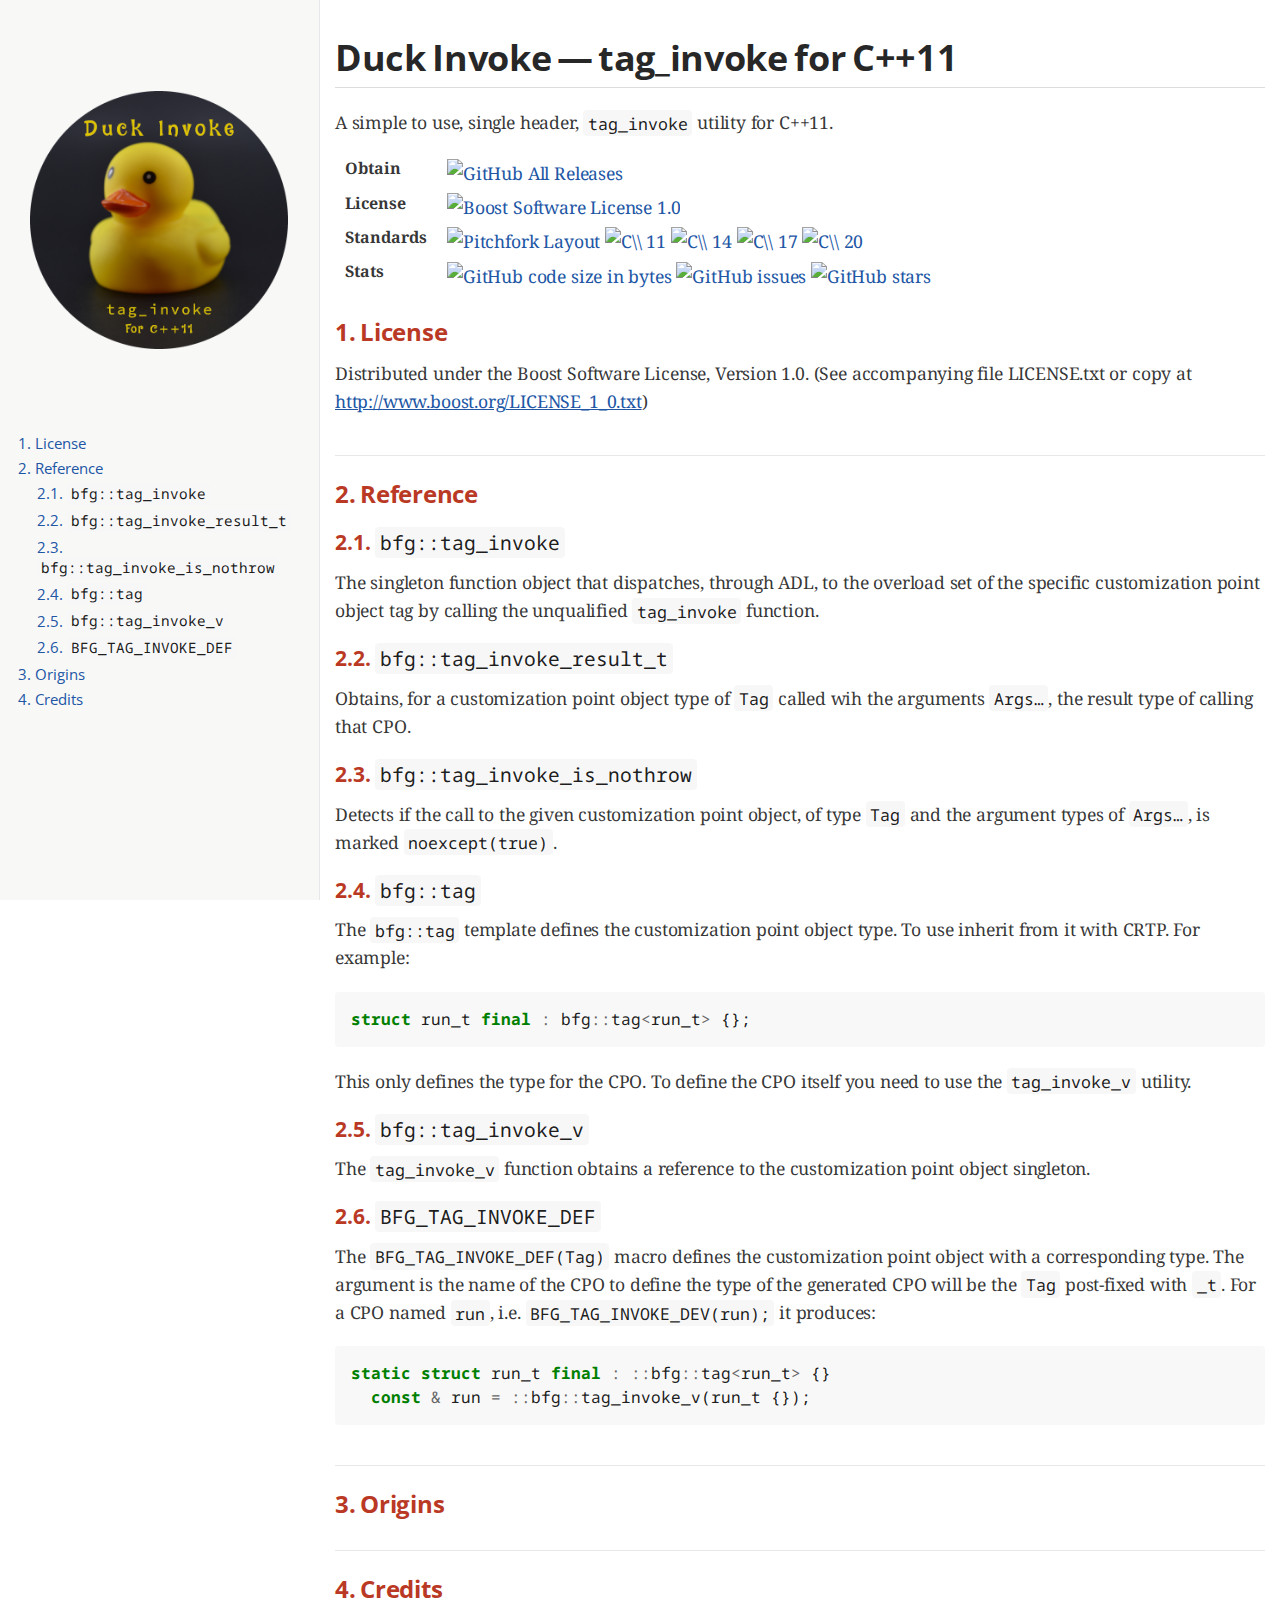
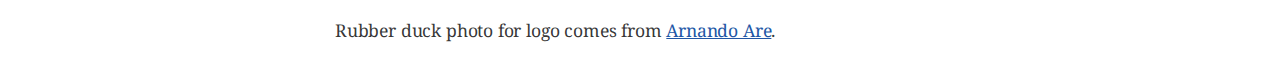
==== docs/index.html @ 788891fd "More docs." ====
<!DOCTYPE html>
<html lang="en">
<head>
<meta charset="UTF-8">
<meta http-equiv="X-UA-Compatible" content="IE=edge">
<meta name="viewport" content="width=device-width, initial-scale=1.0">
<meta name="generator" content="Asciidoctor 2.0.10">
<meta name="copyright" content="Copyright 2020 René Ferdinand Rivera Morell">
<title>Duck Invoke&#8201;&#8212;&#8201;tag_invoke for C++11</title>
<link rel="stylesheet" href="https://fonts.googleapis.com/css?family=Open+Sans:300,300italic,400,400italic,600,600italic%7CNoto+Serif:400,400italic,700,700italic%7CDroid+Sans+Mono:400,700">
<style>
/* Asciidoctor default stylesheet | MIT License | https://asciidoctor.org */
/* Uncomment @import statement to use as custom stylesheet */
/*@import "https://fonts.googleapis.com/css?family=Open+Sans:300,300italic,400,400italic,600,600italic%7CNoto+Serif:400,400italic,700,700italic%7CDroid+Sans+Mono:400,700";*/
article,aside,details,figcaption,figure,footer,header,hgroup,main,nav,section{display:block}
audio,video{display:inline-block}
audio:not([controls]){display:none;height:0}
html{font-family:sans-serif;-ms-text-size-adjust:100%;-webkit-text-size-adjust:100%}
a{background:none}
a:focus{outline:thin dotted}
a:active,a:hover{outline:0}
h1{font-size:2em;margin:.67em 0}
abbr[title]{border-bottom:1px dotted}
b,strong{font-weight:bold}
dfn{font-style:italic}
hr{-moz-box-sizing:content-box;box-sizing:content-box;height:0}
mark{background:#ff0;color:#000}
code,kbd,pre,samp{font-family:monospace;font-size:1em}
pre{white-space:pre-wrap}
q{quotes:"\201C" "\201D" "\2018" "\2019"}
small{font-size:80%}
sub,sup{font-size:75%;line-height:0;position:relative;vertical-align:baseline}
sup{top:-.5em}
sub{bottom:-.25em}
img{border:0}
svg:not(:root){overflow:hidden}
figure{margin:0}
fieldset{border:1px solid silver;margin:0 2px;padding:.35em .625em .75em}
legend{border:0;padding:0}
button,input,select,textarea{font-family:inherit;font-size:100%;margin:0}
button,input{line-height:normal}
button,select{text-transform:none}
button,html input[type="button"],input[type="reset"],input[type="submit"]{-webkit-appearance:button;cursor:pointer}
button[disabled],html input[disabled]{cursor:default}
input[type="checkbox"],input[type="radio"]{box-sizing:border-box;padding:0}
button::-moz-focus-inner,input::-moz-focus-inner{border:0;padding:0}
textarea{overflow:auto;vertical-align:top}
table{border-collapse:collapse;border-spacing:0}
*,*::before,*::after{-moz-box-sizing:border-box;-webkit-box-sizing:border-box;box-sizing:border-box}
html,body{font-size:100%}
body{background:#fff;color:rgba(0,0,0,.8);padding:0;margin:0;font-family:"Noto Serif","DejaVu Serif",serif;font-weight:400;font-style:normal;line-height:1;position:relative;cursor:auto;tab-size:4;-moz-osx-font-smoothing:grayscale;-webkit-font-smoothing:antialiased}
a:hover{cursor:pointer}
img,object,embed{max-width:100%;height:auto}
object,embed{height:100%}
img{-ms-interpolation-mode:bicubic}
.left{float:left!important}
.right{float:right!important}
.text-left{text-align:left!important}
.text-right{text-align:right!important}
.text-center{text-align:center!important}
.text-justify{text-align:justify!important}
.hide{display:none}
img,object,svg{display:inline-block;vertical-align:middle}
textarea{height:auto;min-height:50px}
select{width:100%}
.center{margin-left:auto;margin-right:auto}
.stretch{width:100%}
.subheader,.admonitionblock td.content>.title,.audioblock>.title,.exampleblock>.title,.imageblock>.title,.listingblock>.title,.literalblock>.title,.stemblock>.title,.openblock>.title,.paragraph>.title,.quoteblock>.title,table.tableblock>.title,.verseblock>.title,.videoblock>.title,.dlist>.title,.olist>.title,.ulist>.title,.qlist>.title,.hdlist>.title{line-height:1.45;color:#7a2518;font-weight:400;margin-top:0;margin-bottom:.25em}
div,dl,dt,dd,ul,ol,li,h1,h2,h3,#toctitle,.sidebarblock>.content>.title,h4,h5,h6,pre,form,p,blockquote,th,td{margin:0;padding:0;direction:ltr}
a{color:#2156a5;text-decoration:underline;line-height:inherit}
a:hover,a:focus{color:#1d4b8f}
a img{border:0}
p{font-family:inherit;font-weight:400;font-size:1em;line-height:1.6;margin-bottom:1.25em;text-rendering:optimizeLegibility}
p aside{font-size:.875em;line-height:1.35;font-style:italic}
h1,h2,h3,#toctitle,.sidebarblock>.content>.title,h4,h5,h6{font-family:"Open Sans","DejaVu Sans",sans-serif;font-weight:300;font-style:normal;color:#ba3925;text-rendering:optimizeLegibility;margin-top:1em;margin-bottom:.5em;line-height:1.0125em}
h1 small,h2 small,h3 small,#toctitle small,.sidebarblock>.content>.title small,h4 small,h5 small,h6 small{font-size:60%;color:#e99b8f;line-height:0}
h1{font-size:2.125em}
h2{font-size:1.6875em}
h3,#toctitle,.sidebarblock>.content>.title{font-size:1.375em}
h4,h5{font-size:1.125em}
h6{font-size:1em}
hr{border:solid #dddddf;border-width:1px 0 0;clear:both;margin:1.25em 0 1.1875em;height:0}
em,i{font-style:italic;line-height:inherit}
strong,b{font-weight:bold;line-height:inherit}
small{font-size:60%;line-height:inherit}
code{font-family:"Droid Sans Mono","DejaVu Sans Mono",monospace;font-weight:400;color:rgba(0,0,0,.9)}
ul,ol,dl{font-size:1em;line-height:1.6;margin-bottom:1.25em;list-style-position:outside;font-family:inherit}
ul,ol{margin-left:1.5em}
ul li ul,ul li ol{margin-left:1.25em;margin-bottom:0;font-size:1em}
ul.square li ul,ul.circle li ul,ul.disc li ul{list-style:inherit}
ul.square{list-style-type:square}
ul.circle{list-style-type:circle}
ul.disc{list-style-type:disc}
ol li ul,ol li ol{margin-left:1.25em;margin-bottom:0}
dl dt{margin-bottom:.3125em;font-weight:bold}
dl dd{margin-bottom:1.25em}
abbr,acronym{text-transform:uppercase;font-size:90%;color:rgba(0,0,0,.8);border-bottom:1px dotted #ddd;cursor:help}
abbr{text-transform:none}
blockquote{margin:0 0 1.25em;padding:.5625em 1.25em 0 1.1875em;border-left:1px solid #ddd}
blockquote cite{display:block;font-size:.9375em;color:rgba(0,0,0,.6)}
blockquote cite::before{content:"\2014 \0020"}
blockquote cite a,blockquote cite a:visited{color:rgba(0,0,0,.6)}
blockquote,blockquote p{line-height:1.6;color:rgba(0,0,0,.85)}
@media screen and (min-width:768px){h1,h2,h3,#toctitle,.sidebarblock>.content>.title,h4,h5,h6{line-height:1.2}
h1{font-size:2.75em}
h2{font-size:2.3125em}
h3,#toctitle,.sidebarblock>.content>.title{font-size:1.6875em}
h4{font-size:1.4375em}}
table{background:#fff;margin-bottom:1.25em;border:solid 1px #dedede}
table thead,table tfoot{background:#f7f8f7}
table thead tr th,table thead tr td,table tfoot tr th,table tfoot tr td{padding:.5em .625em .625em;font-size:inherit;color:rgba(0,0,0,.8);text-align:left}
table tr th,table tr td{padding:.5625em .625em;font-size:inherit;color:rgba(0,0,0,.8)}
table tr.even,table tr.alt{background:#f8f8f7}
table thead tr th,table tfoot tr th,table tbody tr td,table tr td,table tfoot tr td{display:table-cell;line-height:1.6}
h1,h2,h3,#toctitle,.sidebarblock>.content>.title,h4,h5,h6{line-height:1.2;word-spacing:-.05em}
h1 strong,h2 strong,h3 strong,#toctitle strong,.sidebarblock>.content>.title strong,h4 strong,h5 strong,h6 strong{font-weight:400}
.clearfix::before,.clearfix::after,.float-group::before,.float-group::after{content:" ";display:table}
.clearfix::after,.float-group::after{clear:both}
:not(pre):not([class^=L])>code{font-size:.9375em;font-style:normal!important;letter-spacing:0;padding:.1em .5ex;word-spacing:-.15em;background:#f7f7f8;-webkit-border-radius:4px;border-radius:4px;line-height:1.45;text-rendering:optimizeSpeed;word-wrap:break-word}
:not(pre)>code.nobreak{word-wrap:normal}
:not(pre)>code.nowrap{white-space:nowrap}
pre{color:rgba(0,0,0,.9);font-family:"Droid Sans Mono","DejaVu Sans Mono",monospace;line-height:1.45;text-rendering:optimizeSpeed}
pre code,pre pre{color:inherit;font-size:inherit;line-height:inherit}
pre>code{display:block}
pre.nowrap,pre.nowrap pre{white-space:pre;word-wrap:normal}
em em{font-style:normal}
strong strong{font-weight:400}
.keyseq{color:rgba(51,51,51,.8)}
kbd{font-family:"Droid Sans Mono","DejaVu Sans Mono",monospace;display:inline-block;color:rgba(0,0,0,.8);font-size:.65em;line-height:1.45;background:#f7f7f7;border:1px solid #ccc;-webkit-border-radius:3px;border-radius:3px;-webkit-box-shadow:0 1px 0 rgba(0,0,0,.2),0 0 0 .1em white inset;box-shadow:0 1px 0 rgba(0,0,0,.2),0 0 0 .1em #fff inset;margin:0 .15em;padding:.2em .5em;vertical-align:middle;position:relative;top:-.1em;white-space:nowrap}
.keyseq kbd:first-child{margin-left:0}
.keyseq kbd:last-child{margin-right:0}
.menuseq,.menuref{color:#000}
.menuseq b:not(.caret),.menuref{font-weight:inherit}
.menuseq{word-spacing:-.02em}
.menuseq b.caret{font-size:1.25em;line-height:.8}
.menuseq i.caret{font-weight:bold;text-align:center;width:.45em}
b.button::before,b.button::after{position:relative;top:-1px;font-weight:400}
b.button::before{content:"[";padding:0 3px 0 2px}
b.button::after{content:"]";padding:0 2px 0 3px}
p a>code:hover{color:rgba(0,0,0,.9)}
#header,#content,#footnotes,#footer{width:100%;margin-left:auto;margin-right:auto;margin-top:0;margin-bottom:0;max-width:62.5em;*zoom:1;position:relative;padding-left:.9375em;padding-right:.9375em}
#header::before,#header::after,#content::before,#content::after,#footnotes::before,#footnotes::after,#footer::before,#footer::after{content:" ";display:table}
#header::after,#content::after,#footnotes::after,#footer::after{clear:both}
#content{margin-top:1.25em}
#content::before{content:none}
#header>h1:first-child{color:rgba(0,0,0,.85);margin-top:2.25rem;margin-bottom:0}
#header>h1:first-child+#toc{margin-top:8px;border-top:1px solid #dddddf}
#header>h1:only-child,body.toc2 #header>h1:nth-last-child(2){border-bottom:1px solid #dddddf;padding-bottom:8px}
#header .details{border-bottom:1px solid #dddddf;line-height:1.45;padding-top:.25em;padding-bottom:.25em;padding-left:.25em;color:rgba(0,0,0,.6);display:-ms-flexbox;display:-webkit-flex;display:flex;-ms-flex-flow:row wrap;-webkit-flex-flow:row wrap;flex-flow:row wrap}
#header .details span:first-child{margin-left:-.125em}
#header .details span.email a{color:rgba(0,0,0,.85)}
#header .details br{display:none}
#header .details br+span::before{content:"\00a0\2013\00a0"}
#header .details br+span.author::before{content:"\00a0\22c5\00a0";color:rgba(0,0,0,.85)}
#header .details br+span#revremark::before{content:"\00a0|\00a0"}
#header #revnumber{text-transform:capitalize}
#header #revnumber::after{content:"\00a0"}
#content>h1:first-child:not([class]){color:rgba(0,0,0,.85);border-bottom:1px solid #dddddf;padding-bottom:8px;margin-top:0;padding-top:1rem;margin-bottom:1.25rem}
#toc{border-bottom:1px solid #e7e7e9;padding-bottom:.5em}
#toc>ul{margin-left:.125em}
#toc ul.sectlevel0>li>a{font-style:italic}
#toc ul.sectlevel0 ul.sectlevel1{margin:.5em 0}
#toc ul{font-family:"Open Sans","DejaVu Sans",sans-serif;list-style-type:none}
#toc li{line-height:1.3334;margin-top:.3334em}
#toc a{text-decoration:none}
#toc a:active{text-decoration:underline}
#toctitle{color:#7a2518;font-size:1.2em}
@media screen and (min-width:768px){#toctitle{font-size:1.375em}
body.toc2{padding-left:15em;padding-right:0}
#toc.toc2{margin-top:0!important;background:#f8f8f7;position:fixed;width:15em;left:0;top:0;border-right:1px solid #e7e7e9;border-top-width:0!important;border-bottom-width:0!important;z-index:1000;padding:1.25em 1em;height:100%;overflow:auto}
#toc.toc2 #toctitle{margin-top:0;margin-bottom:.8rem;font-size:1.2em}
#toc.toc2>ul{font-size:.9em;margin-bottom:0}
#toc.toc2 ul ul{margin-left:0;padding-left:1em}
#toc.toc2 ul.sectlevel0 ul.sectlevel1{padding-left:0;margin-top:.5em;margin-bottom:.5em}
body.toc2.toc-right{padding-left:0;padding-right:15em}
body.toc2.toc-right #toc.toc2{border-right-width:0;border-left:1px solid #e7e7e9;left:auto;right:0}}
@media screen and (min-width:1280px){body.toc2{padding-left:20em;padding-right:0}
#toc.toc2{width:20em}
#toc.toc2 #toctitle{font-size:1.375em}
#toc.toc2>ul{font-size:.95em}
#toc.toc2 ul ul{padding-left:1.25em}
body.toc2.toc-right{padding-left:0;padding-right:20em}}
#content #toc{border-style:solid;border-width:1px;border-color:#e0e0dc;margin-bottom:1.25em;padding:1.25em;background:#f8f8f7;-webkit-border-radius:4px;border-radius:4px}
#content #toc>:first-child{margin-top:0}
#content #toc>:last-child{margin-bottom:0}
#footer{max-width:100%;background:rgba(0,0,0,.8);padding:1.25em}
#footer-text{color:rgba(255,255,255,.8);line-height:1.44}
#content{margin-bottom:.625em}
.sect1{padding-bottom:.625em}
@media screen and (min-width:768px){#content{margin-bottom:1.25em}
.sect1{padding-bottom:1.25em}}
.sect1:last-child{padding-bottom:0}
.sect1+.sect1{border-top:1px solid #e7e7e9}
#content h1>a.anchor,h2>a.anchor,h3>a.anchor,#toctitle>a.anchor,.sidebarblock>.content>.title>a.anchor,h4>a.anchor,h5>a.anchor,h6>a.anchor{position:absolute;z-index:1001;width:1.5ex;margin-left:-1.5ex;display:block;text-decoration:none!important;visibility:hidden;text-align:center;font-weight:400}
#content h1>a.anchor::before,h2>a.anchor::before,h3>a.anchor::before,#toctitle>a.anchor::before,.sidebarblock>.content>.title>a.anchor::before,h4>a.anchor::before,h5>a.anchor::before,h6>a.anchor::before{content:"\00A7";font-size:.85em;display:block;padding-top:.1em}
#content h1:hover>a.anchor,#content h1>a.anchor:hover,h2:hover>a.anchor,h2>a.anchor:hover,h3:hover>a.anchor,#toctitle:hover>a.anchor,.sidebarblock>.content>.title:hover>a.anchor,h3>a.anchor:hover,#toctitle>a.anchor:hover,.sidebarblock>.content>.title>a.anchor:hover,h4:hover>a.anchor,h4>a.anchor:hover,h5:hover>a.anchor,h5>a.anchor:hover,h6:hover>a.anchor,h6>a.anchor:hover{visibility:visible}
#content h1>a.link,h2>a.link,h3>a.link,#toctitle>a.link,.sidebarblock>.content>.title>a.link,h4>a.link,h5>a.link,h6>a.link{color:#ba3925;text-decoration:none}
#content h1>a.link:hover,h2>a.link:hover,h3>a.link:hover,#toctitle>a.link:hover,.sidebarblock>.content>.title>a.link:hover,h4>a.link:hover,h5>a.link:hover,h6>a.link:hover{color:#a53221}
details,.audioblock,.imageblock,.literalblock,.listingblock,.stemblock,.videoblock{margin-bottom:1.25em}
details>summary:first-of-type{cursor:pointer;display:list-item;outline:none;margin-bottom:.75em}
.admonitionblock td.content>.title,.audioblock>.title,.exampleblock>.title,.imageblock>.title,.listingblock>.title,.literalblock>.title,.stemblock>.title,.openblock>.title,.paragraph>.title,.quoteblock>.title,table.tableblock>.title,.verseblock>.title,.videoblock>.title,.dlist>.title,.olist>.title,.ulist>.title,.qlist>.title,.hdlist>.title{text-rendering:optimizeLegibility;text-align:left;font-family:"Noto Serif","DejaVu Serif",serif;font-size:1rem;font-style:italic}
table.tableblock.fit-content>caption.title{white-space:nowrap;width:0}
.paragraph.lead>p,#preamble>.sectionbody>[class="paragraph"]:first-of-type p{font-size:1.21875em;line-height:1.6;color:rgba(0,0,0,.85)}
table.tableblock #preamble>.sectionbody>[class="paragraph"]:first-of-type p{font-size:inherit}
.admonitionblock>table{border-collapse:separate;border:0;background:none;width:100%}
.admonitionblock>table td.icon{text-align:center;width:80px}
.admonitionblock>table td.icon img{max-width:none}
.admonitionblock>table td.icon .title{font-weight:bold;font-family:"Open Sans","DejaVu Sans",sans-serif;text-transform:uppercase}
.admonitionblock>table td.content{padding-left:1.125em;padding-right:1.25em;border-left:1px solid #dddddf;color:rgba(0,0,0,.6)}
.admonitionblock>table td.content>:last-child>:last-child{margin-bottom:0}
.exampleblock>.content{border-style:solid;border-width:1px;border-color:#e6e6e6;margin-bottom:1.25em;padding:1.25em;background:#fff;-webkit-border-radius:4px;border-radius:4px}
.exampleblock>.content>:first-child{margin-top:0}
.exampleblock>.content>:last-child{margin-bottom:0}
.sidebarblock{border-style:solid;border-width:1px;border-color:#dbdbd6;margin-bottom:1.25em;padding:1.25em;background:#f3f3f2;-webkit-border-radius:4px;border-radius:4px}
.sidebarblock>:first-child{margin-top:0}
.sidebarblock>:last-child{margin-bottom:0}
.sidebarblock>.content>.title{color:#7a2518;margin-top:0;text-align:center}
.exampleblock>.content>:last-child>:last-child,.exampleblock>.content .olist>ol>li:last-child>:last-child,.exampleblock>.content .ulist>ul>li:last-child>:last-child,.exampleblock>.content .qlist>ol>li:last-child>:last-child,.sidebarblock>.content>:last-child>:last-child,.sidebarblock>.content .olist>ol>li:last-child>:last-child,.sidebarblock>.content .ulist>ul>li:last-child>:last-child,.sidebarblock>.content .qlist>ol>li:last-child>:last-child{margin-bottom:0}
.literalblock pre,.listingblock>.content>pre{-webkit-border-radius:4px;border-radius:4px;word-wrap:break-word;overflow-x:auto;padding:1em;font-size:.8125em}
@media screen and (min-width:768px){.literalblock pre,.listingblock>.content>pre{font-size:.90625em}}
@media screen and (min-width:1280px){.literalblock pre,.listingblock>.content>pre{font-size:1em}}
.literalblock pre,.listingblock>.content>pre:not(.highlight),.listingblock>.content>pre[class="highlight"],.listingblock>.content>pre[class^="highlight "]{background:#f7f7f8}
.literalblock.output pre{color:#f7f7f8;background:rgba(0,0,0,.9)}
.listingblock>.content{position:relative}
.listingblock code[data-lang]::before{display:none;content:attr(data-lang);position:absolute;font-size:.75em;top:.425rem;right:.5rem;line-height:1;text-transform:uppercase;color:inherit;opacity:.5}
.listingblock:hover code[data-lang]::before{display:block}
.listingblock.terminal pre .command::before{content:attr(data-prompt);padding-right:.5em;color:inherit;opacity:.5}
.listingblock.terminal pre .command:not([data-prompt])::before{content:"$"}
.listingblock pre.highlightjs{padding:0}
.listingblock pre.highlightjs>code{padding:1em;-webkit-border-radius:4px;border-radius:4px}
.listingblock pre.prettyprint{border-width:0}
.prettyprint{background:#f7f7f8}
pre.prettyprint .linenums{line-height:1.45;margin-left:2em}
pre.prettyprint li{background:none;list-style-type:inherit;padding-left:0}
pre.prettyprint li code[data-lang]::before{opacity:1}
pre.prettyprint li:not(:first-child) code[data-lang]::before{display:none}
table.linenotable{border-collapse:separate;border:0;margin-bottom:0;background:none}
table.linenotable td[class]{color:inherit;vertical-align:top;padding:0;line-height:inherit;white-space:normal}
table.linenotable td.code{padding-left:.75em}
table.linenotable td.linenos{border-right:1px solid currentColor;opacity:.35;padding-right:.5em}
pre.pygments .lineno{border-right:1px solid currentColor;opacity:.35;display:inline-block;margin-right:.75em}
pre.pygments .lineno::before{content:"";margin-right:-.125em}
.quoteblock{margin:0 1em 1.25em 1.5em;display:table}
.quoteblock:not(.excerpt)>.title{margin-left:-1.5em;margin-bottom:.75em}
.quoteblock blockquote,.quoteblock p{color:rgba(0,0,0,.85);font-size:1.15rem;line-height:1.75;word-spacing:.1em;letter-spacing:0;font-style:italic;text-align:justify}
.quoteblock blockquote{margin:0;padding:0;border:0}
.quoteblock blockquote::before{content:"\201c";float:left;font-size:2.75em;font-weight:bold;line-height:.6em;margin-left:-.6em;color:#7a2518;text-shadow:0 1px 2px rgba(0,0,0,.1)}
.quoteblock blockquote>.paragraph:last-child p{margin-bottom:0}
.quoteblock .attribution{margin-top:.75em;margin-right:.5ex;text-align:right}
.verseblock{margin:0 1em 1.25em}
.verseblock pre{font-family:"Open Sans","DejaVu Sans",sans;font-size:1.15rem;color:rgba(0,0,0,.85);font-weight:300;text-rendering:optimizeLegibility}
.verseblock pre strong{font-weight:400}
.verseblock .attribution{margin-top:1.25rem;margin-left:.5ex}
.quoteblock .attribution,.verseblock .attribution{font-size:.9375em;line-height:1.45;font-style:italic}
.quoteblock .attribution br,.verseblock .attribution br{display:none}
.quoteblock .attribution cite,.verseblock .attribution cite{display:block;letter-spacing:-.025em;color:rgba(0,0,0,.6)}
.quoteblock.abstract blockquote::before,.quoteblock.excerpt blockquote::before,.quoteblock .quoteblock blockquote::before{display:none}
.quoteblock.abstract blockquote,.quoteblock.abstract p,.quoteblock.excerpt blockquote,.quoteblock.excerpt p,.quoteblock .quoteblock blockquote,.quoteblock .quoteblock p{line-height:1.6;word-spacing:0}
.quoteblock.abstract{margin:0 1em 1.25em;display:block}
.quoteblock.abstract>.title{margin:0 0 .375em;font-size:1.15em;text-align:center}
.quoteblock.excerpt>blockquote,.quoteblock .quoteblock{padding:0 0 .25em 1em;border-left:.25em solid #dddddf}
.quoteblock.excerpt,.quoteblock .quoteblock{margin-left:0}
.quoteblock.excerpt blockquote,.quoteblock.excerpt p,.quoteblock .quoteblock blockquote,.quoteblock .quoteblock p{color:inherit;font-size:1.0625rem}
.quoteblock.excerpt .attribution,.quoteblock .quoteblock .attribution{color:inherit;text-align:left;margin-right:0}
table.tableblock{max-width:100%;border-collapse:separate}
p.tableblock:last-child{margin-bottom:0}
td.tableblock>.content>:last-child{margin-bottom:-1.25em}
td.tableblock>.content>:last-child.sidebarblock{margin-bottom:0}
table.tableblock,th.tableblock,td.tableblock{border:0 solid #dedede}
table.grid-all>thead>tr>.tableblock,table.grid-all>tbody>tr>.tableblock{border-width:0 1px 1px 0}
table.grid-all>tfoot>tr>.tableblock{border-width:1px 1px 0 0}
table.grid-cols>*>tr>.tableblock{border-width:0 1px 0 0}
table.grid-rows>thead>tr>.tableblock,table.grid-rows>tbody>tr>.tableblock{border-width:0 0 1px}
table.grid-rows>tfoot>tr>.tableblock{border-width:1px 0 0}
table.grid-all>*>tr>.tableblock:last-child,table.grid-cols>*>tr>.tableblock:last-child{border-right-width:0}
table.grid-all>tbody>tr:last-child>.tableblock,table.grid-all>thead:last-child>tr>.tableblock,table.grid-rows>tbody>tr:last-child>.tableblock,table.grid-rows>thead:last-child>tr>.tableblock{border-bottom-width:0}
table.frame-all{border-width:1px}
table.frame-sides{border-width:0 1px}
table.frame-topbot,table.frame-ends{border-width:1px 0}
table.stripes-all tr,table.stripes-odd tr:nth-of-type(odd),table.stripes-even tr:nth-of-type(even),table.stripes-hover tr:hover{background:#f8f8f7}
th.halign-left,td.halign-left{text-align:left}
th.halign-right,td.halign-right{text-align:right}
th.halign-center,td.halign-center{text-align:center}
th.valign-top,td.valign-top{vertical-align:top}
th.valign-bottom,td.valign-bottom{vertical-align:bottom}
th.valign-middle,td.valign-middle{vertical-align:middle}
table thead th,table tfoot th{font-weight:bold}
tbody tr th{display:table-cell;line-height:1.6;background:#f7f8f7}
tbody tr th,tbody tr th p,tfoot tr th,tfoot tr th p{color:rgba(0,0,0,.8);font-weight:bold}
p.tableblock>code:only-child{background:none;padding:0}
p.tableblock{font-size:1em}
ol{margin-left:1.75em}
ul li ol{margin-left:1.5em}
dl dd{margin-left:1.125em}
dl dd:last-child,dl dd:last-child>:last-child{margin-bottom:0}
ol>li p,ul>li p,ul dd,ol dd,.olist .olist,.ulist .ulist,.ulist .olist,.olist .ulist{margin-bottom:.625em}
ul.checklist,ul.none,ol.none,ul.no-bullet,ol.no-bullet,ol.unnumbered,ul.unstyled,ol.unstyled{list-style-type:none}
ul.no-bullet,ol.no-bullet,ol.unnumbered{margin-left:.625em}
ul.unstyled,ol.unstyled{margin-left:0}
ul.checklist{margin-left:.625em}
ul.checklist li>p:first-child>.fa-square-o:first-child,ul.checklist li>p:first-child>.fa-check-square-o:first-child{width:1.25em;font-size:.8em;position:relative;bottom:.125em}
ul.checklist li>p:first-child>input[type="checkbox"]:first-child{margin-right:.25em}
ul.inline{display:-ms-flexbox;display:-webkit-box;display:flex;-ms-flex-flow:row wrap;-webkit-flex-flow:row wrap;flex-flow:row wrap;list-style:none;margin:0 0 .625em -1.25em}
ul.inline>li{margin-left:1.25em}
.unstyled dl dt{font-weight:400;font-style:normal}
ol.arabic{list-style-type:decimal}
ol.decimal{list-style-type:decimal-leading-zero}
ol.loweralpha{list-style-type:lower-alpha}
ol.upperalpha{list-style-type:upper-alpha}
ol.lowerroman{list-style-type:lower-roman}
ol.upperroman{list-style-type:upper-roman}
ol.lowergreek{list-style-type:lower-greek}
.hdlist>table,.colist>table{border:0;background:none}
.hdlist>table>tbody>tr,.colist>table>tbody>tr{background:none}
td.hdlist1,td.hdlist2{vertical-align:top;padding:0 .625em}
td.hdlist1{font-weight:bold;padding-bottom:1.25em}
.literalblock+.colist,.listingblock+.colist{margin-top:-.5em}
.colist td:not([class]):first-child{padding:.4em .75em 0;line-height:1;vertical-align:top}
.colist td:not([class]):first-child img{max-width:none}
.colist td:not([class]):last-child{padding:.25em 0}
.thumb,.th{line-height:0;display:inline-block;border:solid 4px #fff;-webkit-box-shadow:0 0 0 1px #ddd;box-shadow:0 0 0 1px #ddd}
.imageblock.left{margin:.25em .625em 1.25em 0}
.imageblock.right{margin:.25em 0 1.25em .625em}
.imageblock>.title{margin-bottom:0}
.imageblock.thumb,.imageblock.th{border-width:6px}
.imageblock.thumb>.title,.imageblock.th>.title{padding:0 .125em}
.image.left,.image.right{margin-top:.25em;margin-bottom:.25em;display:inline-block;line-height:0}
.image.left{margin-right:.625em}
.image.right{margin-left:.625em}
a.image{text-decoration:none;display:inline-block}
a.image object{pointer-events:none}
sup.footnote,sup.footnoteref{font-size:.875em;position:static;vertical-align:super}
sup.footnote a,sup.footnoteref a{text-decoration:none}
sup.footnote a:active,sup.footnoteref a:active{text-decoration:underline}
#footnotes{padding-top:.75em;padding-bottom:.75em;margin-bottom:.625em}
#footnotes hr{width:20%;min-width:6.25em;margin:-.25em 0 .75em;border-width:1px 0 0}
#footnotes .footnote{padding:0 .375em 0 .225em;line-height:1.3334;font-size:.875em;margin-left:1.2em;margin-bottom:.2em}
#footnotes .footnote a:first-of-type{font-weight:bold;text-decoration:none;margin-left:-1.05em}
#footnotes .footnote:last-of-type{margin-bottom:0}
#content #footnotes{margin-top:-.625em;margin-bottom:0;padding:.75em 0}
.gist .file-data>table{border:0;background:#fff;width:100%;margin-bottom:0}
.gist .file-data>table td.line-data{width:99%}
div.unbreakable{page-break-inside:avoid}
.big{font-size:larger}
.small{font-size:smaller}
.underline{text-decoration:underline}
.overline{text-decoration:overline}
.line-through{text-decoration:line-through}
.aqua{color:#00bfbf}
.aqua-background{background:#00fafa}
.black{color:#000}
.black-background{background:#000}
.blue{color:#0000bf}
.blue-background{background:#0000fa}
.fuchsia{color:#bf00bf}
.fuchsia-background{background:#fa00fa}
.gray{color:#606060}
.gray-background{background:#7d7d7d}
.green{color:#006000}
.green-background{background:#007d00}
.lime{color:#00bf00}
.lime-background{background:#00fa00}
.maroon{color:#600000}
.maroon-background{background:#7d0000}
.navy{color:#000060}
.navy-background{background:#00007d}
.olive{color:#606000}
.olive-background{background:#7d7d00}
.purple{color:#600060}
.purple-background{background:#7d007d}
.red{color:#bf0000}
.red-background{background:#fa0000}
.silver{color:#909090}
.silver-background{background:#bcbcbc}
.teal{color:#006060}
.teal-background{background:#007d7d}
.white{color:#bfbfbf}
.white-background{background:#fafafa}
.yellow{color:#bfbf00}
.yellow-background{background:#fafa00}
span.icon>.fa{cursor:default}
a span.icon>.fa{cursor:inherit}
.admonitionblock td.icon [class^="fa icon-"]{font-size:2.5em;text-shadow:1px 1px 2px rgba(0,0,0,.5);cursor:default}
.admonitionblock td.icon .icon-note::before{content:"\f05a";color:#19407c}
.admonitionblock td.icon .icon-tip::before{content:"\f0eb";text-shadow:1px 1px 2px rgba(155,155,0,.8);color:#111}
.admonitionblock td.icon .icon-warning::before{content:"\f071";color:#bf6900}
.admonitionblock td.icon .icon-caution::before{content:"\f06d";color:#bf3400}
.admonitionblock td.icon .icon-important::before{content:"\f06a";color:#bf0000}
.conum[data-value]{display:inline-block;color:#fff!important;background:rgba(0,0,0,.8);-webkit-border-radius:100px;border-radius:100px;text-align:center;font-size:.75em;width:1.67em;height:1.67em;line-height:1.67em;font-family:"Open Sans","DejaVu Sans",sans-serif;font-style:normal;font-weight:bold}
.conum[data-value] *{color:#fff!important}
.conum[data-value]+b{display:none}
.conum[data-value]::after{content:attr(data-value)}
pre .conum[data-value]{position:relative;top:-.125em}
b.conum *{color:inherit!important}
.conum:not([data-value]):empty{display:none}
dt,th.tableblock,td.content,div.footnote{text-rendering:optimizeLegibility}
h1,h2,p,td.content,span.alt{letter-spacing:-.01em}
p strong,td.content strong,div.footnote strong{letter-spacing:-.005em}
p,blockquote,dt,td.content,span.alt{font-size:1.0625rem}
p{margin-bottom:1.25rem}
.sidebarblock p,.sidebarblock dt,.sidebarblock td.content,p.tableblock{font-size:1em}
.exampleblock>.content{background:#fffef7;border-color:#e0e0dc;-webkit-box-shadow:0 1px 4px #e0e0dc;box-shadow:0 1px 4px #e0e0dc}
.print-only{display:none!important}
@page{margin:1.25cm .75cm}
@media print{*{-webkit-box-shadow:none!important;box-shadow:none!important;text-shadow:none!important}
html{font-size:80%}
a{color:inherit!important;text-decoration:underline!important}
a.bare,a[href^="#"],a[href^="mailto:"]{text-decoration:none!important}
a[href^="http:"]:not(.bare)::after,a[href^="https:"]:not(.bare)::after{content:"(" attr(href) ")";display:inline-block;font-size:.875em;padding-left:.25em}
abbr[title]::after{content:" (" attr(title) ")"}
pre,blockquote,tr,img,object,svg{page-break-inside:avoid}
thead{display:table-header-group}
svg{max-width:100%}
p,blockquote,dt,td.content{font-size:1em;orphans:3;widows:3}
h2,h3,#toctitle,.sidebarblock>.content>.title{page-break-after:avoid}
#toc,.sidebarblock,.exampleblock>.content{background:none!important}
#toc{border-bottom:1px solid #dddddf!important;padding-bottom:0!important}
body.book #header{text-align:center}
body.book #header>h1:first-child{border:0!important;margin:2.5em 0 1em}
body.book #header .details{border:0!important;display:block;padding:0!important}
body.book #header .details span:first-child{margin-left:0!important}
body.book #header .details br{display:block}
body.book #header .details br+span::before{content:none!important}
body.book #toc{border:0!important;text-align:left!important;padding:0!important;margin:0!important}
body.book #toc,body.book #preamble,body.book h1.sect0,body.book .sect1>h2{page-break-before:always}
.listingblock code[data-lang]::before{display:block}
#footer{padding:0 .9375em}
.hide-on-print{display:none!important}
.print-only{display:block!important}
.hide-for-print{display:none!important}
.show-for-print{display:inherit!important}}
@media print,amzn-kf8{#header>h1:first-child{margin-top:1.25rem}
.sect1{padding:0!important}
.sect1+.sect1{border:0}
#footer{background:none}
#footer-text{color:rgba(0,0,0,.6);font-size:.9em}}
@media amzn-kf8{#header,#content,#footnotes,#footer{padding:0}}
</style>
<link rel="stylesheet" href="https://cdnjs.cloudflare.com/ajax/libs/font-awesome/4.7.0/css/font-awesome.min.css">
</head>
<body class="article toc2 toc-left">
<div id="header">
<h1>Duck Invoke&#8201;&#8212;&#8201;tag_invoke for C++11</h1>
<div id="toc" class="toc2">
<div id="toctitle">Table of Contents</div>
<ul class="sectlevel1">
<li><a href="#_license">1. License</a></li>
<li><a href="#_reference">2. Reference</a>
<ul class="sectlevel2">
<li><a href="#bfg_tag_invoke">2.1. <code>bfg::tag_invoke</code></a></li>
<li><a href="#bfg_tag_invoke_result_t">2.2. <code>bfg::tag_invoke_result_t</code></a></li>
<li><a href="#bfg_tag_invoke_is_nothrow">2.3. <code>bfg::tag_invoke_is_nothrow</code></a></li>
<li><a href="#bfg_tag">2.4. <code>bfg::tag</code></a></li>
<li><a href="#bfg_tag_invoke_v">2.5. <code>bfg::tag_invoke_v</code></a></li>
<li><a href="#bfg_tag_invoke_def">2.6. <code>BFG_TAG_INVOKE_DEF</code></a></li>
</ul>
</li>
<li><a href="#_origins">3. Origins</a></li>
<li><a href="#_credits">4. Credits</a></li>
</ul>
</div>
</div>
<div id="content">
<div id="preamble">
<div class="sectionbody">
<style>
.admonitionblock .icon .title {
    font-size: 2.5em;
    text-shadow: 1px 1px 2px rgba(0, 0, 0, .5);
}
.caution .icon .title {
    color: rgba(192, 51, 0, 1);
}
.important .icon .title {
    color: rgba(192, 0, 0, 1);
}
.note .icon .title {
    color: rgba(26, 64, 128, 1);
}
.tip .icon .title {
    color: rgba(255, 192, 0, 1);
}
.warning .icon .title {
    color: rgba(192, 102, 0, 1);
}
.hdlist p {
    margin-bottom: 0.25rem;
}
td.hdlist1, td.hdlist2 {
    padding-bottom: 0;
}
p,blockquote,dt,td.content,span.alt {
    font-size: 1.1rem
}
h1, h2, h3, h4, h5, h6 {
    font-weight: bold;
}
h1 {
    font-size: 2.25em;
}
h2 {
    font-size: 1.5em;
}
h3,#toctitle,.sidebarblock>.content>.title {
    font-size: 1.3em;
}
h4, h5 {
    font-size: 1.2em;
}
h6 {
    font-size: 1.1em;
}
/*
Copyright René Ferdinand Rivera Morell 2020
Distributed under the Boost Software License, Version 1.0.
(See accompanying file LICENSE.txt or copy at
http://www.boost.org/LICENSE_1_0.txt)
*/
#toctitle {
	padding: 400px 0 0 0;
	background: url(duck-logo-300px.png) no-repeat center/90%;
	height: 0;
	overflow: hidden;
	text-align: center;
}
</style>
<div class="paragraph tagline">
<p>A simple to use, single header, <code>tag_invoke</code> utility for C++11.</p>
</div>
<div class="hdlist shields">
<table>
<tr>
<td class="hdlist1">
Obtain
</td>
<td class="hdlist2">
<p><span class="image"><a class="image" href="https://github.com/bfgroup/Lyra/releases"><img src="https://img.shields.io/github/downloads/bfgroup/duck_invoke/total.svg?label=GitHub" alt="GitHub All Releases"></a></span></p>
</td>
</tr>
<tr>
<td class="hdlist1">
License
</td>
<td class="hdlist2">
<p><span class="image"><a class="image" href="LICENSE.txt"><img src="https://img.shields.io/badge/license-BSL%201.0-blue.svg" alt="Boost Software License 1.0"></a></span></p>
</td>
</tr>
<tr>
<td class="hdlist1">
Standards
</td>
<td class="hdlist2">
<p><span class="image"><a class="image" href="https://github.com/vector-of-bool/pitchfork"><img src="https://img.shields.io/badge/standard-PFL-orange.svg" alt="Pitchfork Layout"></a></span>
<span class="image"><a class="image" href="https://isocpp.org/"><img src="https://img.shields.io/badge/standard-C%2B%2B%2011-blue.svg?logo=C%2B%2B" alt="C\\ 11"></a></span>
<span class="image"><a class="image" href="https://isocpp.org/"><img src="https://img.shields.io/badge/standard-C%2B%2B%2014-blue.svg?logo=C%2B%2B" alt="C\\ 14"></a></span>
<span class="image"><a class="image" href="https://isocpp.org/"><img src="https://img.shields.io/badge/standard-C%2B%2B%2017-blue.svg?logo=C%2B%2B" alt="C\\ 17"></a></span>
<span class="image"><a class="image" href="https://isocpp.org/"><img src="https://img.shields.io/badge/standard-C%2B%2B%2020-blue.svg?logo=C%2B%2B" alt="C\\ 20"></a></span></p>
</td>
</tr>
<tr>
<td class="hdlist1">
Stats
</td>
<td class="hdlist2">
<p><span class="image"><a class="image" href="https://github.com/bfgroup/duck_invoke"><img src="https://img.shields.io/github/languages/code-size/bfgroup/duck_invoke.svg" alt="GitHub code size in bytes"></a></span>
<span class="image"><a class="image" href="https://github.com/bfgroup/duck_invoke/issues"><img src="https://img.shields.io/github/issues/bfgroup/duck_invoke.svg" alt="GitHub issues"></a></span>
<span class="image"><a class="image" href="https://github.com/bfgroup/duck_invoke/stargazers"><img src="https://img.shields.io/github/stars/bfgroup/duck_invoke.svg?label=%E2%98%85" alt="GitHub stars"></a></span></p>
</td>
</tr>
</table>
</div>
</div>
</div>
<div class="sect1">
<h2 id="_license"><a class="anchor" href="#_license"></a>1. License</h2>
<div class="sectionbody">
<div class="paragraph">
<p>Distributed under the Boost Software License, Version 1.0. (See accompanying
file LICENSE.txt or copy at <a href="http://www.boost.org/LICENSE_1_0.txt" class="bare">http://www.boost.org/LICENSE_1_0.txt</a>)</p>
</div>
</div>
</div>
<div class="sect1">
<h2 id="_reference"><a class="anchor" href="#_reference"></a>2. Reference</h2>
<div class="sectionbody">
<div class="sect2">
<h3 id="bfg_tag_invoke"><a class="anchor" href="#bfg_tag_invoke"></a>2.1. <code>bfg::tag_invoke</code></h3>
<div class="paragraph">
<p>The singleton function object that dispatches, through ADL, to the overload set
of the specific customization point object tag by calling the unqualified
<code>tag_invoke</code> function.</p>
</div>
</div>
<div class="sect2">
<h3 id="bfg_tag_invoke_result_t"><a class="anchor" href="#bfg_tag_invoke_result_t"></a>2.2. <code>bfg::tag_invoke_result_t</code></h3>
<div class="paragraph">
<p>Obtains, for a customization point object type of <code>Tag</code> called wih the arguments
<code>Args&#8230;&#8203;</code>, the result type of calling that CPO.</p>
</div>
</div>
<div class="sect2">
<h3 id="bfg_tag_invoke_is_nothrow"><a class="anchor" href="#bfg_tag_invoke_is_nothrow"></a>2.3. <code>bfg::tag_invoke_is_nothrow</code></h3>
<div class="paragraph">
<p>Detects if the call to the given customization point object, of type <code>Tag</code> and
the argument types of <code>Args&#8230;&#8203;</code>, is marked <code>noexcept(true)</code>.</p>
</div>
</div>
<div class="sect2">
<h3 id="bfg_tag"><a class="anchor" href="#bfg_tag"></a>2.4. <code>bfg::tag</code></h3>
<div class="paragraph">
<p>The <code>bfg::tag</code> template defines the customization point object type. To use
inherit from it with CRTP. For example:</p>
</div>
<div class="listingblock">
<div class="content">
<pre class="pygments highlight"><code data-lang="cpp"><span></span><span class="tok-k">struct</span> <span class="tok-n">run_t</span> <span class="tok-k">final</span> <span class="tok-o">:</span> <span class="tok-n">bfg</span><span class="tok-o">::</span><span class="tok-n">tag</span><span class="tok-o">&lt;</span><span class="tok-n">run_t</span><span class="tok-o">&gt;</span> <span class="tok-p">{};</span></code></pre>
</div>
</div>
<div class="paragraph">
<p>This only defines the type for the CPO. To define the CPO itself you need to use
the <code>tag_invoke_v</code> utility.</p>
</div>
</div>
<div class="sect2">
<h3 id="bfg_tag_invoke_v"><a class="anchor" href="#bfg_tag_invoke_v"></a>2.5. <code>bfg::tag_invoke_v</code></h3>
<div class="paragraph">
<p>The <code>tag_invoke_v</code> function obtains a reference to the customization point
object singleton.</p>
</div>
</div>
<div class="sect2">
<h3 id="bfg_tag_invoke_def"><a class="anchor" href="#bfg_tag_invoke_def"></a>2.6. <code>BFG_TAG_INVOKE_DEF</code></h3>
<div class="paragraph">
<p>The <code>BFG_TAG_INVOKE_DEF(Tag)</code> macro defines the customization point object with
a corresponding type. The argument is the name of the CPO to define the type
of the generated CPO will be the <code>Tag</code> post-fixed with <code>_t</code>. For a CPO named
<code>run</code>, i.e. <code>BFG_TAG_INVOKE_DEV(run);</code> it produces:</p>
</div>
<div class="listingblock">
<div class="content">
<pre class="pygments highlight"><code data-lang="cpp"><span></span><span class="tok-k">static</span> <span class="tok-k">struct</span> <span class="tok-n">run_t</span> <span class="tok-k">final</span> <span class="tok-o">:</span> <span class="tok-o">::</span><span class="tok-n">bfg</span><span class="tok-o">::</span><span class="tok-n">tag</span><span class="tok-o">&lt;</span><span class="tok-n">run_t</span><span class="tok-o">&gt;</span> <span class="tok-p">{}</span>
  <span class="tok-k">const</span> <span class="tok-o">&amp;</span> <span class="tok-n">run</span> <span class="tok-o">=</span> <span class="tok-o">::</span><span class="tok-n">bfg</span><span class="tok-o">::</span><span class="tok-n">tag_invoke_v</span><span class="tok-p">(</span><span class="tok-n">run_t</span> <span class="tok-p">{});</span></code></pre>
</div>
</div>
</div>
</div>
</div>
<div class="sect1">
<h2 id="_origins"><a class="anchor" href="#_origins"></a>3. Origins</h2>
<div class="sectionbody">

</div>
</div>
<div class="sect1">
<h2 id="_credits"><a class="anchor" href="#_credits"></a>4. Credits</h2>
<div class="sectionbody">
<div class="paragraph">
<p>Rubber duck photo for logo comes from <a href="https://pixabay.com/users/armandoare1-7153816/">Arnando Are</a>.</p>
</div>
</div>
</div>
</div>
<style>
pre.pygments .hll { background-color: #ffffcc }
pre.pygments  { background: #f8f8f8; }
pre.pygments .tok-c { color: #408080; font-style: italic } /* Comment */
pre.pygments .tok-err { border: 1px solid #FF0000 } /* Error */
pre.pygments .tok-k { color: #008000; font-weight: bold } /* Keyword */
pre.pygments .tok-o { color: #666666 } /* Operator */
pre.pygments .tok-ch { color: #408080; font-style: italic } /* Comment.Hashbang */
pre.pygments .tok-cm { color: #408080; font-style: italic } /* Comment.Multiline */
pre.pygments .tok-cp { color: #BC7A00 } /* Comment.Preproc */
pre.pygments .tok-cpf { color: #408080; font-style: italic } /* Comment.PreprocFile */
pre.pygments .tok-c1 { color: #408080; font-style: italic } /* Comment.Single */
pre.pygments .tok-cs { color: #408080; font-style: italic } /* Comment.Special */
pre.pygments .tok-gd { color: #A00000 } /* Generic.Deleted */
pre.pygments .tok-ge { font-style: italic } /* Generic.Emph */
pre.pygments .tok-gr { color: #FF0000 } /* Generic.Error */
pre.pygments .tok-gh { color: #000080; font-weight: bold } /* Generic.Heading */
pre.pygments .tok-gi { color: #00A000 } /* Generic.Inserted */
pre.pygments .tok-go { color: #888888 } /* Generic.Output */
pre.pygments .tok-gp { color: #000080; font-weight: bold } /* Generic.Prompt */
pre.pygments .tok-gs { font-weight: bold } /* Generic.Strong */
pre.pygments .tok-gu { color: #800080; font-weight: bold } /* Generic.Subheading */
pre.pygments .tok-gt { color: #0044DD } /* Generic.Traceback */
pre.pygments .tok-kc { color: #008000; font-weight: bold } /* Keyword.Constant */
pre.pygments .tok-kd { color: #008000; font-weight: bold } /* Keyword.Declaration */
pre.pygments .tok-kn { color: #008000; font-weight: bold } /* Keyword.Namespace */
pre.pygments .tok-kp { color: #008000 } /* Keyword.Pseudo */
pre.pygments .tok-kr { color: #008000; font-weight: bold } /* Keyword.Reserved */
pre.pygments .tok-kt { color: #B00040 } /* Keyword.Type */
pre.pygments .tok-m { color: #666666 } /* Literal.Number */
pre.pygments .tok-s { color: #BA2121 } /* Literal.String */
pre.pygments .tok-na { color: #7D9029 } /* Name.Attribute */
pre.pygments .tok-nb { color: #008000 } /* Name.Builtin */
pre.pygments .tok-nc { color: #0000FF; font-weight: bold } /* Name.Class */
pre.pygments .tok-no { color: #880000 } /* Name.Constant */
pre.pygments .tok-nd { color: #AA22FF } /* Name.Decorator */
pre.pygments .tok-ni { color: #999999; font-weight: bold } /* Name.Entity */
pre.pygments .tok-ne { color: #D2413A; font-weight: bold } /* Name.Exception */
pre.pygments .tok-nf { color: #0000FF } /* Name.Function */
pre.pygments .tok-nl { color: #A0A000 } /* Name.Label */
pre.pygments .tok-nn { color: #0000FF; font-weight: bold } /* Name.Namespace */
pre.pygments .tok-nt { color: #008000; font-weight: bold } /* Name.Tag */
pre.pygments .tok-nv { color: #19177C } /* Name.Variable */
pre.pygments .tok-ow { color: #AA22FF; font-weight: bold } /* Operator.Word */
pre.pygments .tok-w { color: #bbbbbb } /* Text.Whitespace */
pre.pygments .tok-mb { color: #666666 } /* Literal.Number.Bin */
pre.pygments .tok-mf { color: #666666 } /* Literal.Number.Float */
pre.pygments .tok-mh { color: #666666 } /* Literal.Number.Hex */
pre.pygments .tok-mi { color: #666666 } /* Literal.Number.Integer */
pre.pygments .tok-mo { color: #666666 } /* Literal.Number.Oct */
pre.pygments .tok-sa { color: #BA2121 } /* Literal.String.Affix */
pre.pygments .tok-sb { color: #BA2121 } /* Literal.String.Backtick */
pre.pygments .tok-sc { color: #BA2121 } /* Literal.String.Char */
pre.pygments .tok-dl { color: #BA2121 } /* Literal.String.Delimiter */
pre.pygments .tok-sd { color: #BA2121; font-style: italic } /* Literal.String.Doc */
pre.pygments .tok-s2 { color: #BA2121 } /* Literal.String.Double */
pre.pygments .tok-se { color: #BB6622; font-weight: bold } /* Literal.String.Escape */
pre.pygments .tok-sh { color: #BA2121 } /* Literal.String.Heredoc */
pre.pygments .tok-si { color: #BB6688; font-weight: bold } /* Literal.String.Interpol */
pre.pygments .tok-sx { color: #008000 } /* Literal.String.Other */
pre.pygments .tok-sr { color: #BB6688 } /* Literal.String.Regex */
pre.pygments .tok-s1 { color: #BA2121 } /* Literal.String.Single */
pre.pygments .tok-ss { color: #19177C } /* Literal.String.Symbol */
pre.pygments .tok-bp { color: #008000 } /* Name.Builtin.Pseudo */
pre.pygments .tok-fm { color: #0000FF } /* Name.Function.Magic */
pre.pygments .tok-vc { color: #19177C } /* Name.Variable.Class */
pre.pygments .tok-vg { color: #19177C } /* Name.Variable.Global */
pre.pygments .tok-vi { color: #19177C } /* Name.Variable.Instance */
pre.pygments .tok-vm { color: #19177C } /* Name.Variable.Magic */
pre.pygments .tok-il { color: #666666 } /* Literal.Number.Integer.Long */
</style>
</body>
</html>
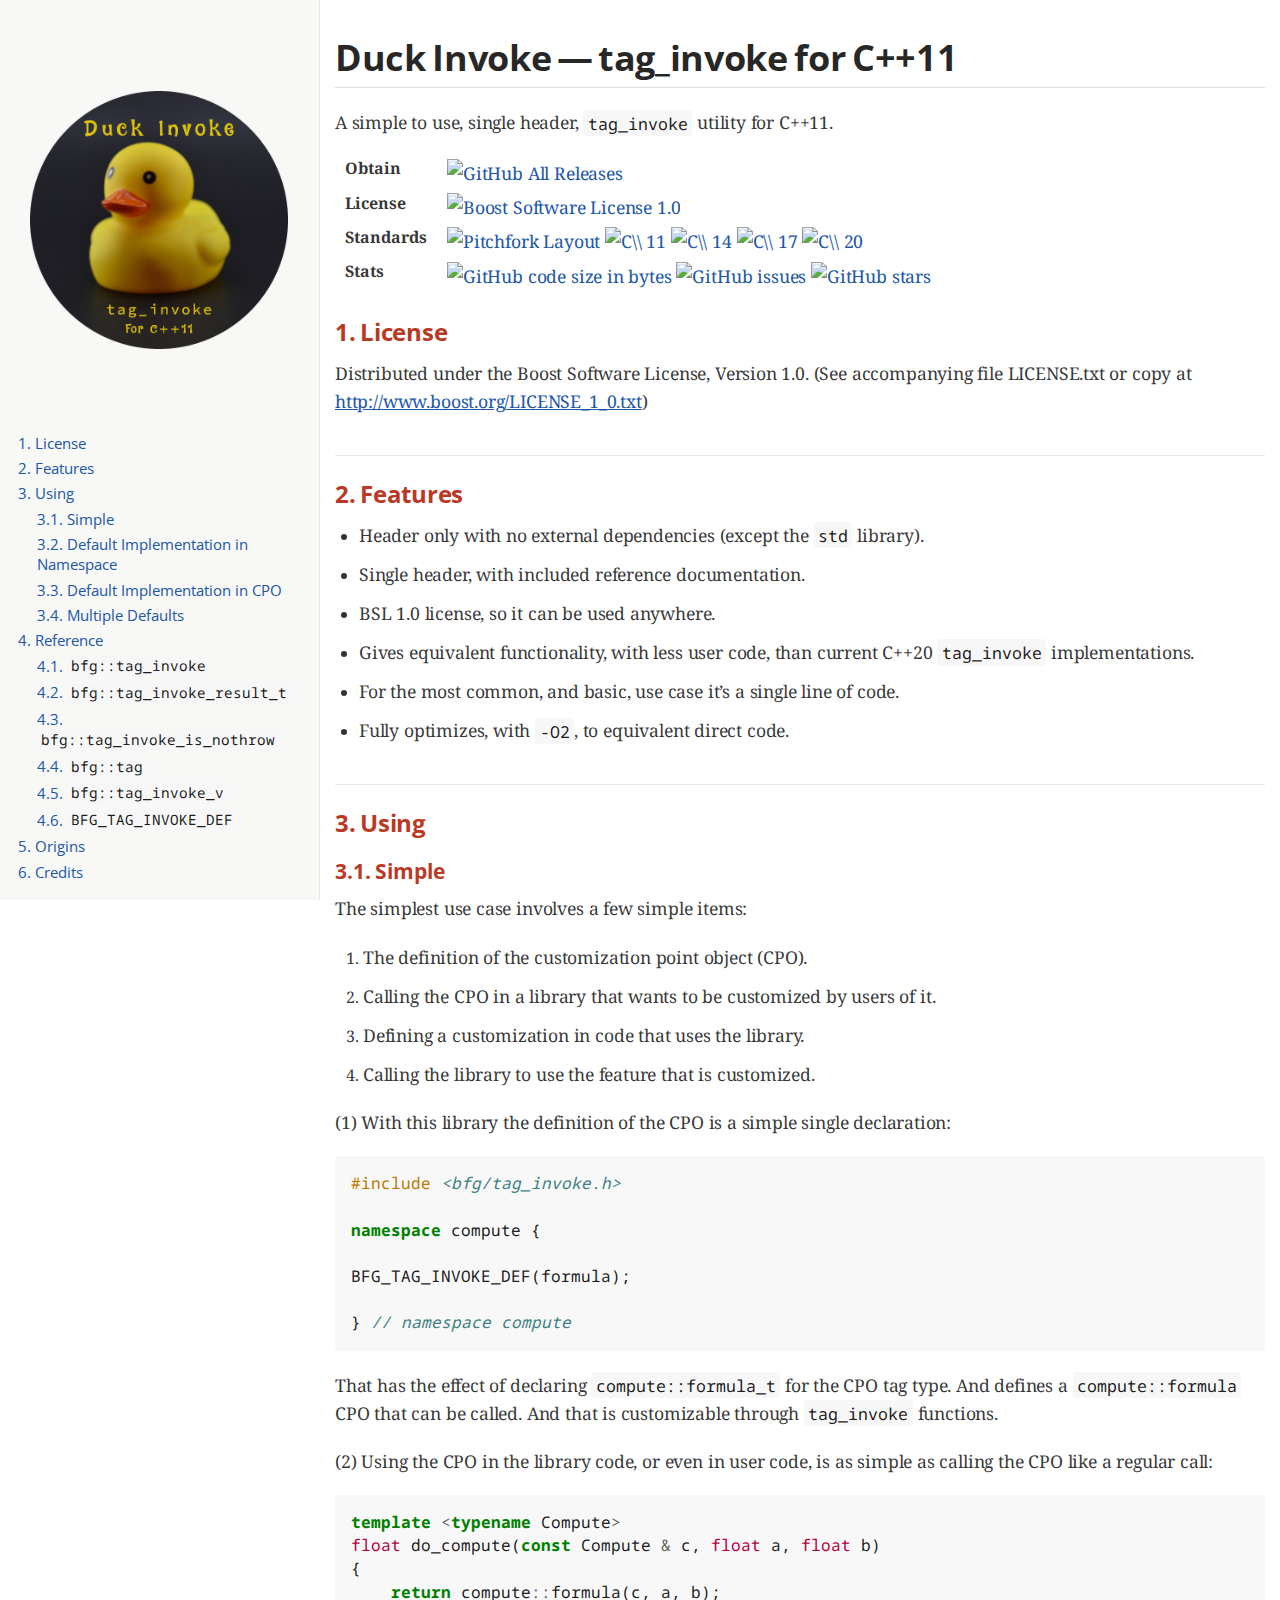
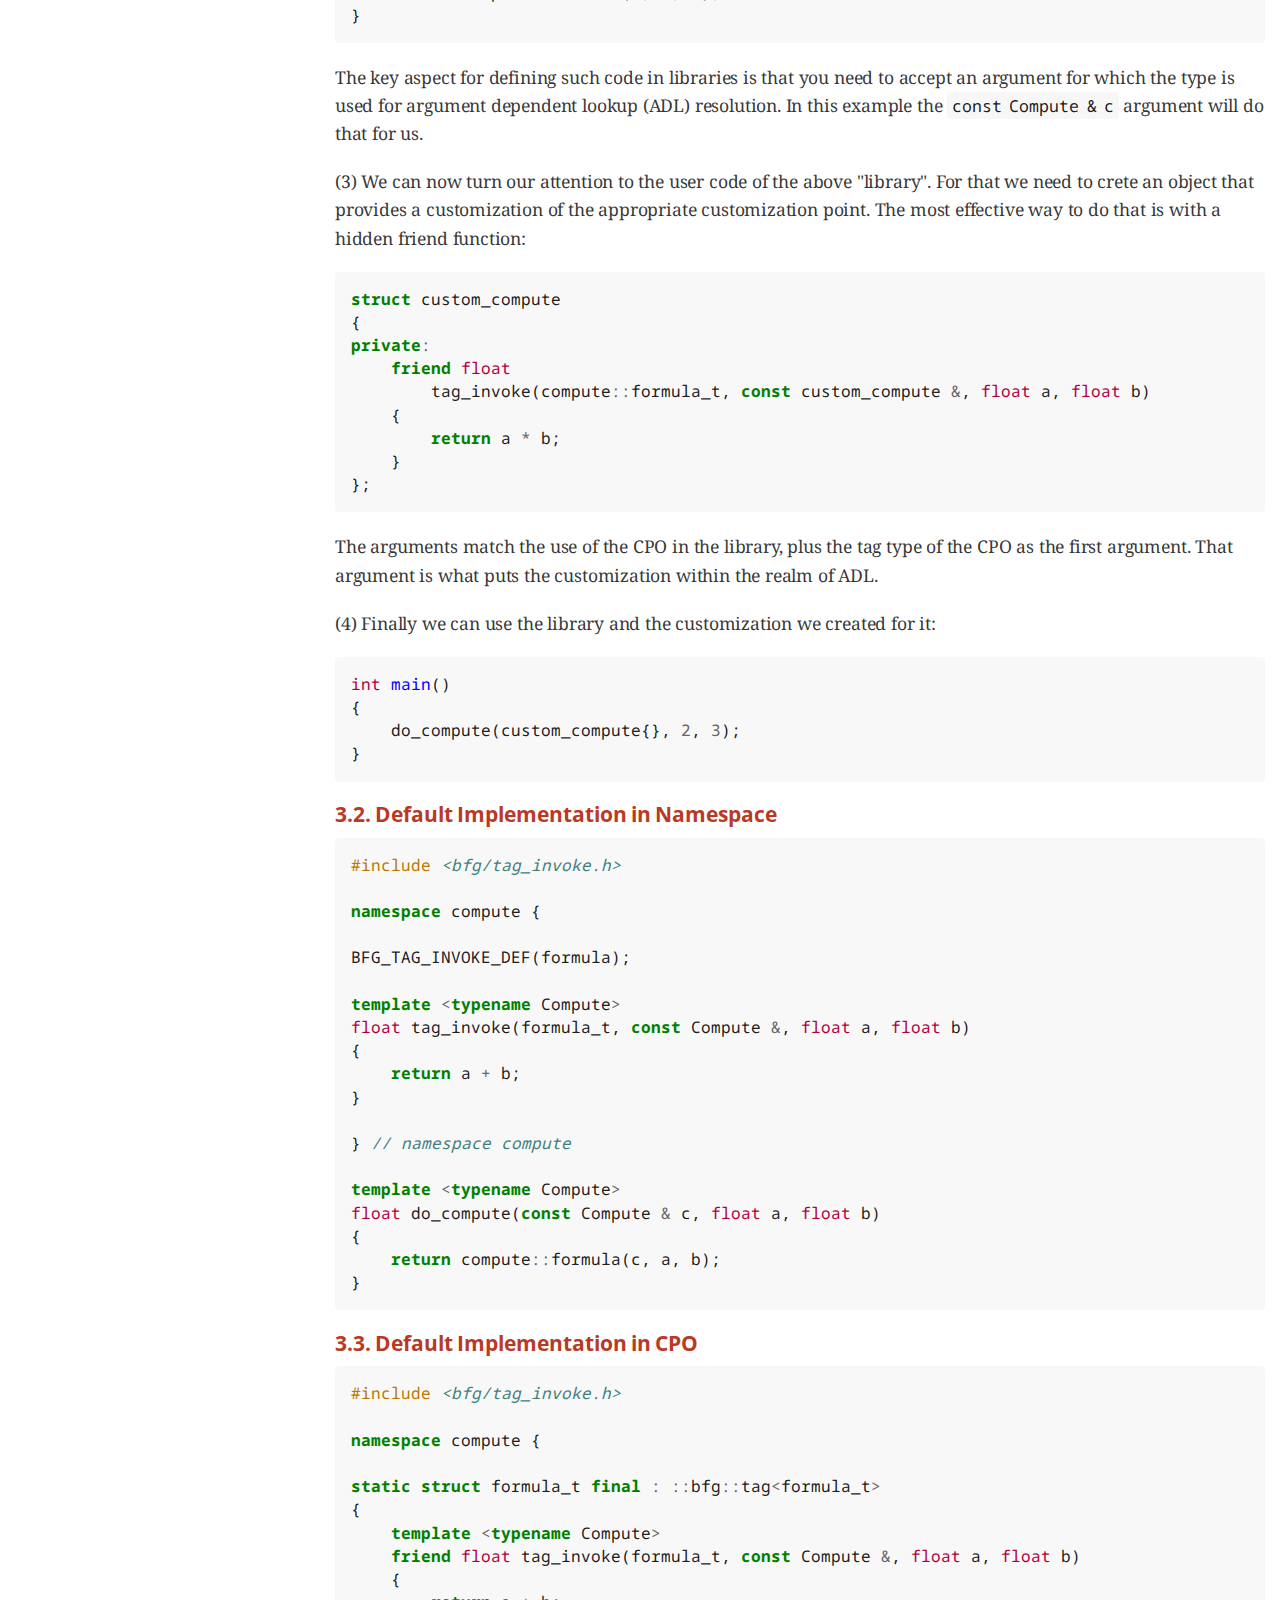
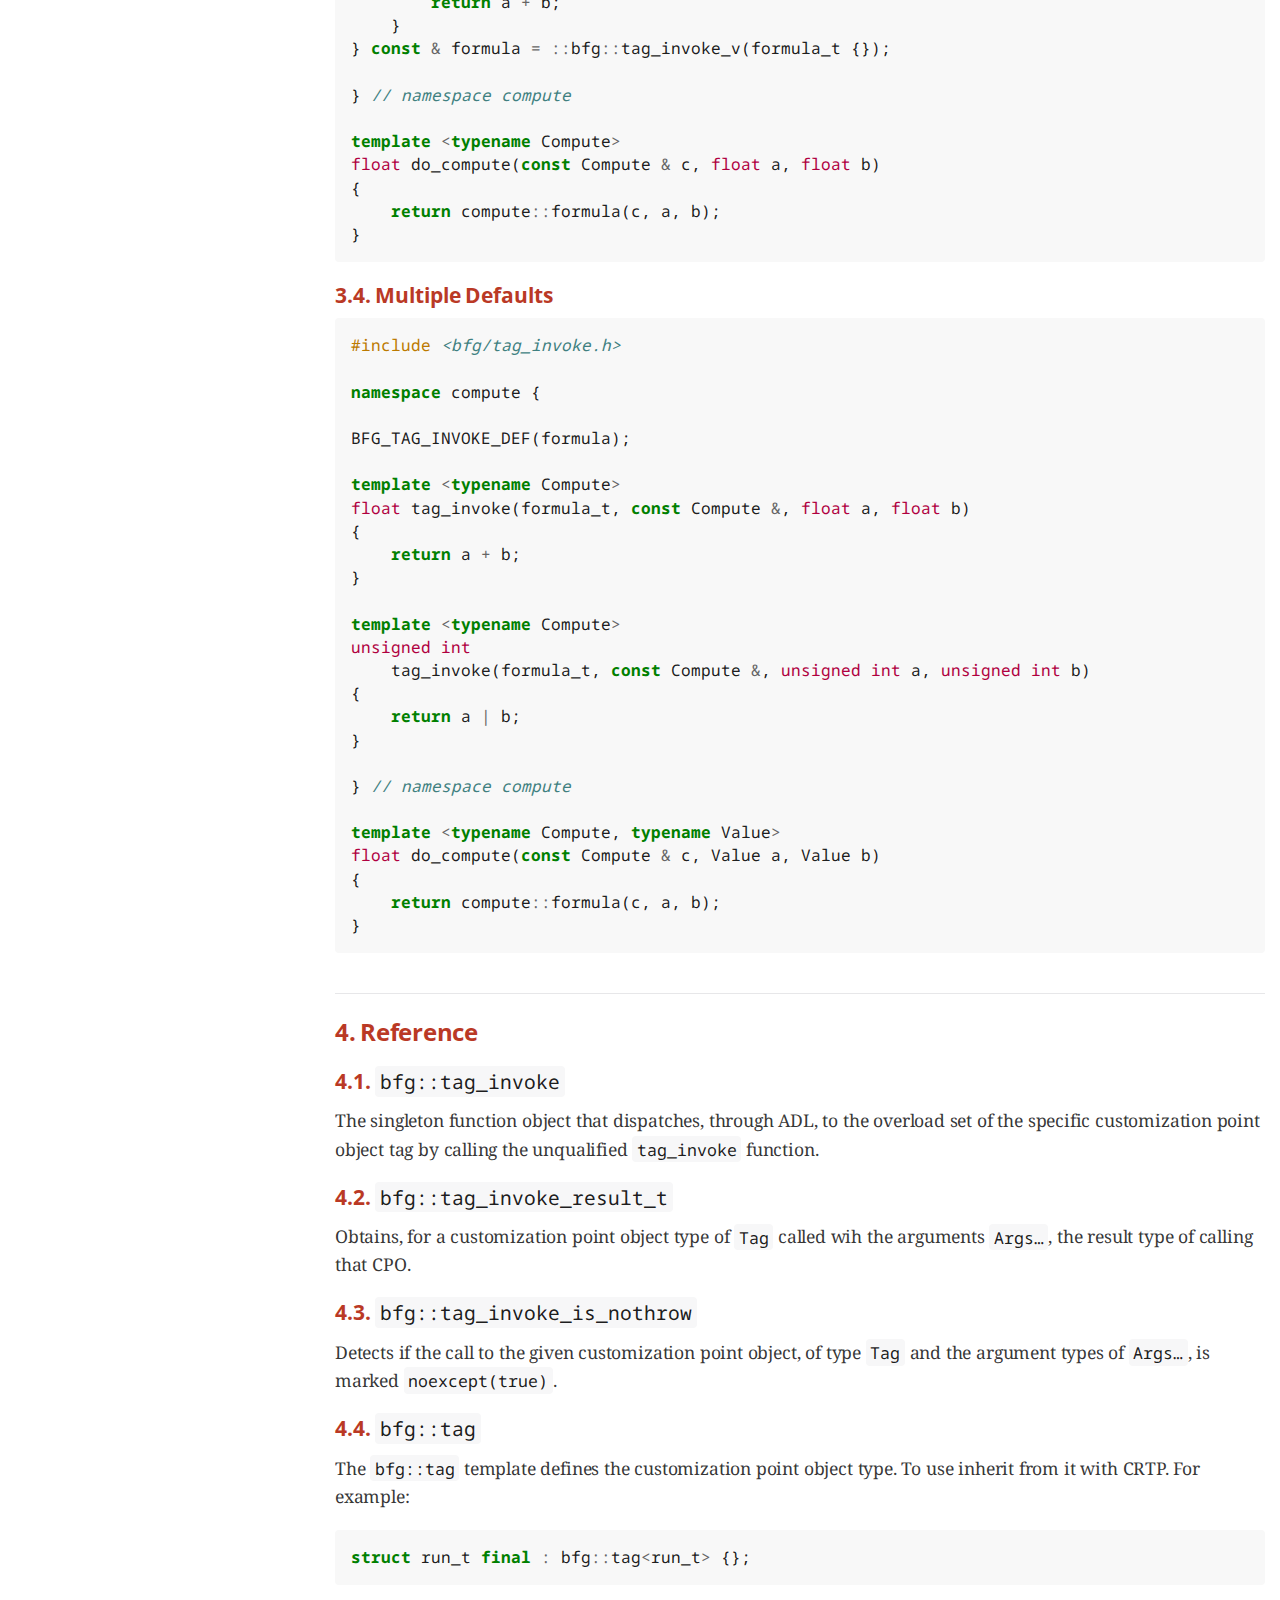
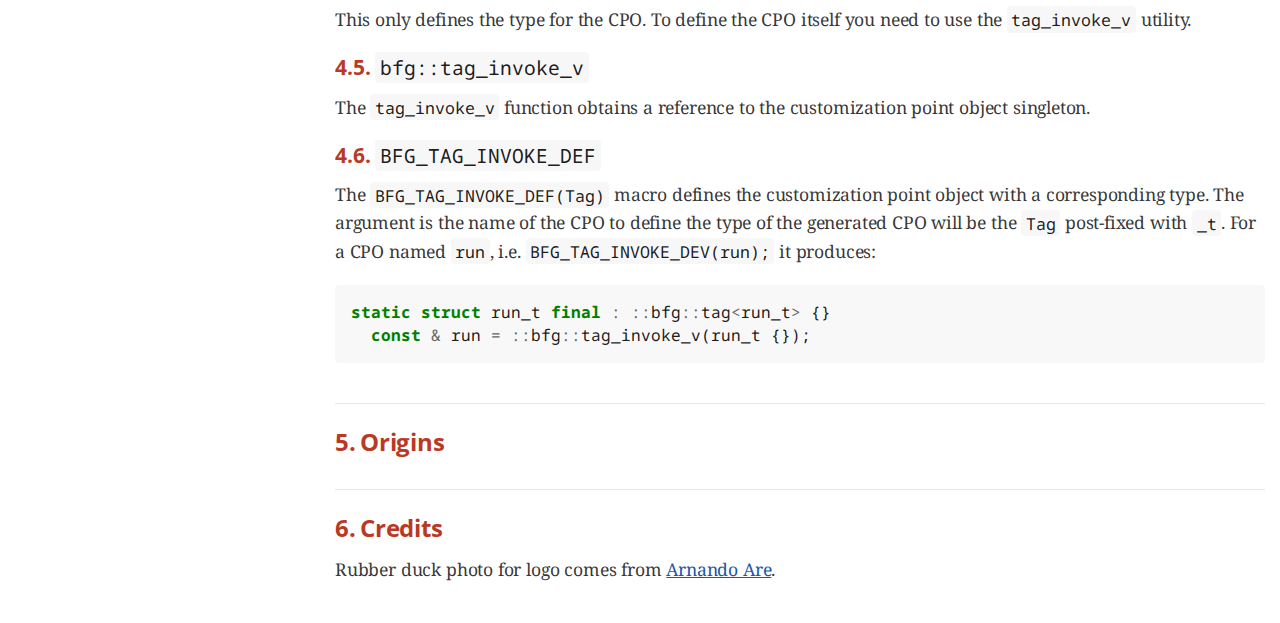
==== commit 2e743249: "More documentation, and a readme." ====
--- a/docs/index.html
+++ b/docs/index.html
@@ -445,18 +445,27 @@
 <div id="toctitle">Table of Contents</div>
 <ul class="sectlevel1">
 <li><a href="#_license">1. License</a></li>
-<li><a href="#_reference">2. Reference</a>
+<li><a href="#_features">2. Features</a></li>
+<li><a href="#_using">3. Using</a>
 <ul class="sectlevel2">
-<li><a href="#bfg_tag_invoke">2.1. <code>bfg::tag_invoke</code></a></li>
-<li><a href="#bfg_tag_invoke_result_t">2.2. <code>bfg::tag_invoke_result_t</code></a></li>
-<li><a href="#bfg_tag_invoke_is_nothrow">2.3. <code>bfg::tag_invoke_is_nothrow</code></a></li>
-<li><a href="#bfg_tag">2.4. <code>bfg::tag</code></a></li>
-<li><a href="#bfg_tag_invoke_v">2.5. <code>bfg::tag_invoke_v</code></a></li>
-<li><a href="#bfg_tag_invoke_def">2.6. <code>BFG_TAG_INVOKE_DEF</code></a></li>
+<li><a href="#_simple">3.1. Simple</a></li>
+<li><a href="#_default_implementation_in_namespace">3.2. Default Implementation in Namespace</a></li>
+<li><a href="#_default_implementation_in_cpo">3.3. Default Implementation in CPO</a></li>
+<li><a href="#_multiple_defaults">3.4. Multiple Defaults</a></li>
 </ul>
 </li>
-<li><a href="#_origins">3. Origins</a></li>
-<li><a href="#_credits">4. Credits</a></li>
+<li><a href="#_reference">4. Reference</a>
+<ul class="sectlevel2">
+<li><a href="#bfg_tag_invoke">4.1. <code>bfg::tag_invoke</code></a></li>
+<li><a href="#bfg_tag_invoke_result_t">4.2. <code>bfg::tag_invoke_result_t</code></a></li>
+<li><a href="#bfg_tag_invoke_is_nothrow">4.3. <code>bfg::tag_invoke_is_nothrow</code></a></li>
+<li><a href="#bfg_tag">4.4. <code>bfg::tag</code></a></li>
+<li><a href="#bfg_tag_invoke_v">4.5. <code>bfg::tag_invoke_v</code></a></li>
+<li><a href="#bfg_tag_invoke_def">4.6. <code>BFG_TAG_INVOKE_DEF</code></a></li>
+</ul>
+</li>
+<li><a href="#_origins">5. Origins</a></li>
+<li><a href="#_credits">6. Credits</a></li>
 </ul>
 </div>
 </div>
@@ -581,10 +590,224 @@
 </div>
 </div>
 <div class="sect1">
-<h2 id="_reference"><a class="anchor" href="#_reference"></a>2. Reference</h2>
+<h2 id="_features"><a class="anchor" href="#_features"></a>2. Features</h2>
+<div class="sectionbody">
+<div class="ulist">
+<ul>
+<li>
+<p>Header only with no external dependencies (except the <code>std</code> library).</p>
+</li>
+<li>
+<p>Single header, with included reference documentation.</p>
+</li>
+<li>
+<p>BSL 1.0 license, so it can be used anywhere.</p>
+</li>
+<li>
+<p>Gives equivalent functionality, with less user code, than current C++20
+<code>tag_invoke</code> implementations.</p>
+</li>
+<li>
+<p>For the most common, and basic, use case it&#8217;s a single line of code.</p>
+</li>
+<li>
+<p>Fully optimizes, with <code>-O2</code>, to equivalent direct code.</p>
+</li>
+</ul>
+</div>
+</div>
+</div>
+<div class="sect1">
+<h2 id="_using"><a class="anchor" href="#_using"></a>3. Using</h2>
 <div class="sectionbody">
 <div class="sect2">
-<h3 id="bfg_tag_invoke"><a class="anchor" href="#bfg_tag_invoke"></a>2.1. <code>bfg::tag_invoke</code></h3>
+<h3 id="_simple"><a class="anchor" href="#_simple"></a>3.1. Simple</h3>
+<div class="paragraph">
+<p>The simplest use case involves a few simple items:</p>
+</div>
+<div class="olist arabic">
+<ol class="arabic">
+<li>
+<p>The definition of the customization point object (CPO).</p>
+</li>
+<li>
+<p>Calling the CPO in a library that wants to be customized by users of it.</p>
+</li>
+<li>
+<p>Defining a customization in code that uses the library.</p>
+</li>
+<li>
+<p>Calling the library to use the feature that is customized.</p>
+</li>
+</ol>
+</div>
+<div class="paragraph">
+<p>(1) With this library the definition of the CPO is a simple single declaration:</p>
+</div>
+<div class="listingblock">
+<div class="content">
+<pre class="pygments highlight"><code data-lang="cpp"><span></span><span class="tok-cp">#include</span> <span class="tok-cpf">&lt;bfg/tag_invoke.h&gt;</span><span class="tok-cp"></span>
+
+<span class="tok-k">namespace</span> <span class="tok-n">compute</span> <span class="tok-p">{</span>
+
+<span class="tok-n">BFG_TAG_INVOKE_DEF</span><span class="tok-p">(</span><span class="tok-n">formula</span><span class="tok-p">);</span>
+
+<span class="tok-p">}</span> <span class="tok-c1">// namespace compute</span></code></pre>
+</div>
+</div>
+<div class="paragraph">
+<p>That has the effect of declaring <code>compute::formula_t</code> for the CPO tag type.
+And defines a <code>compute::formula</code> CPO that can be called. And that is
+customizable through <code>tag_invoke</code> functions.</p>
+</div>
+<div class="paragraph">
+<p>(2) Using the CPO in the library code, or even in user code, is as simple as
+calling the CPO like a regular call:</p>
+</div>
+<div class="listingblock">
+<div class="content">
+<pre class="pygments highlight"><code data-lang="cpp"><span></span><span class="tok-k">template</span> <span class="tok-o">&lt;</span><span class="tok-k">typename</span> <span class="tok-n">Compute</span><span class="tok-o">&gt;</span>
+<span class="tok-kt">float</span> <span class="tok-n">do_compute</span><span class="tok-p">(</span><span class="tok-k">const</span> <span class="tok-n">Compute</span> <span class="tok-o">&amp;</span> <span class="tok-n">c</span><span class="tok-p">,</span> <span class="tok-kt">float</span> <span class="tok-n">a</span><span class="tok-p">,</span> <span class="tok-kt">float</span> <span class="tok-n">b</span><span class="tok-p">)</span>
+<span class="tok-p">{</span>
+	<span class="tok-k">return</span> <span class="tok-n">compute</span><span class="tok-o">::</span><span class="tok-n">formula</span><span class="tok-p">(</span><span class="tok-n">c</span><span class="tok-p">,</span> <span class="tok-n">a</span><span class="tok-p">,</span> <span class="tok-n">b</span><span class="tok-p">);</span>
+<span class="tok-p">}</span></code></pre>
+</div>
+</div>
+<div class="paragraph">
+<p>The key aspect for defining such code in libraries is that you need to accept
+an argument for which the type is used for argument dependent lookup (ADL)
+resolution. In this example the <code>const Compute &amp; c</code> argument will do that for
+us.</p>
+</div>
+<div class="paragraph">
+<p>(3) We can now turn our attention to the user code of the above "library". For
+that we need to crete an object that provides a customization of the
+appropriate customization point. The most effective way to do that is with a
+hidden friend function:</p>
+</div>
+<div class="listingblock">
+<div class="content">
+<pre class="pygments highlight"><code data-lang="cpp"><span></span><span class="tok-k">struct</span> <span class="tok-n">custom_compute</span>
+<span class="tok-p">{</span>
+<span class="tok-k">private</span><span class="tok-o">:</span>
+	<span class="tok-k">friend</span> <span class="tok-kt">float</span>
+		<span class="tok-n">tag_invoke</span><span class="tok-p">(</span><span class="tok-n">compute</span><span class="tok-o">::</span><span class="tok-n">formula_t</span><span class="tok-p">,</span> <span class="tok-k">const</span> <span class="tok-n">custom_compute</span> <span class="tok-o">&amp;</span><span class="tok-p">,</span> <span class="tok-kt">float</span> <span class="tok-n">a</span><span class="tok-p">,</span> <span class="tok-kt">float</span> <span class="tok-n">b</span><span class="tok-p">)</span>
+	<span class="tok-p">{</span>
+		<span class="tok-k">return</span> <span class="tok-n">a</span> <span class="tok-o">*</span> <span class="tok-n">b</span><span class="tok-p">;</span>
+	<span class="tok-p">}</span>
+<span class="tok-p">};</span></code></pre>
+</div>
+</div>
+<div class="paragraph">
+<p>The arguments match the use of the CPO in the library, plus the tag type of
+the CPO as the first argument. That argument is what puts the customization
+within the realm of ADL.</p>
+</div>
+<div class="paragraph">
+<p>(4) Finally we can use the library and the customization we created for it:</p>
+</div>
+<div class="listingblock">
+<div class="content">
+<pre class="pygments highlight"><code data-lang="cpp"><span></span><span class="tok-kt">int</span> <span class="tok-nf">main</span><span class="tok-p">()</span>
+<span class="tok-p">{</span>
+	<span class="tok-n">do_compute</span><span class="tok-p">(</span><span class="tok-n">custom_compute</span><span class="tok-p">{},</span> <span class="tok-mi">2</span><span class="tok-p">,</span> <span class="tok-mi">3</span><span class="tok-p">);</span>
+<span class="tok-p">}</span></code></pre>
+</div>
+</div>
+</div>
+<div class="sect2">
+<h3 id="_default_implementation_in_namespace"><a class="anchor" href="#_default_implementation_in_namespace"></a>3.2. Default Implementation in Namespace</h3>
+<div class="listingblock">
+<div class="content">
+<pre class="pygments highlight"><code data-lang="cpp"><span></span><span class="tok-cp">#include</span> <span class="tok-cpf">&lt;bfg/tag_invoke.h&gt;</span><span class="tok-cp"></span>
+
+<span class="tok-k">namespace</span> <span class="tok-n">compute</span> <span class="tok-p">{</span>
+
+<span class="tok-n">BFG_TAG_INVOKE_DEF</span><span class="tok-p">(</span><span class="tok-n">formula</span><span class="tok-p">);</span>
+
+<span class="tok-k">template</span> <span class="tok-o">&lt;</span><span class="tok-k">typename</span> <span class="tok-n">Compute</span><span class="tok-o">&gt;</span>
+<span class="tok-kt">float</span> <span class="tok-n">tag_invoke</span><span class="tok-p">(</span><span class="tok-n">formula_t</span><span class="tok-p">,</span> <span class="tok-k">const</span> <span class="tok-n">Compute</span> <span class="tok-o">&amp;</span><span class="tok-p">,</span> <span class="tok-kt">float</span> <span class="tok-n">a</span><span class="tok-p">,</span> <span class="tok-kt">float</span> <span class="tok-n">b</span><span class="tok-p">)</span>
+<span class="tok-p">{</span>
+	<span class="tok-k">return</span> <span class="tok-n">a</span> <span class="tok-o">+</span> <span class="tok-n">b</span><span class="tok-p">;</span>
+<span class="tok-p">}</span>
+
+<span class="tok-p">}</span> <span class="tok-c1">// namespace compute</span>
+
+<span class="tok-k">template</span> <span class="tok-o">&lt;</span><span class="tok-k">typename</span> <span class="tok-n">Compute</span><span class="tok-o">&gt;</span>
+<span class="tok-kt">float</span> <span class="tok-n">do_compute</span><span class="tok-p">(</span><span class="tok-k">const</span> <span class="tok-n">Compute</span> <span class="tok-o">&amp;</span> <span class="tok-n">c</span><span class="tok-p">,</span> <span class="tok-kt">float</span> <span class="tok-n">a</span><span class="tok-p">,</span> <span class="tok-kt">float</span> <span class="tok-n">b</span><span class="tok-p">)</span>
+<span class="tok-p">{</span>
+	<span class="tok-k">return</span> <span class="tok-n">compute</span><span class="tok-o">::</span><span class="tok-n">formula</span><span class="tok-p">(</span><span class="tok-n">c</span><span class="tok-p">,</span> <span class="tok-n">a</span><span class="tok-p">,</span> <span class="tok-n">b</span><span class="tok-p">);</span>
+<span class="tok-p">}</span></code></pre>
+</div>
+</div>
+</div>
+<div class="sect2">
+<h3 id="_default_implementation_in_cpo"><a class="anchor" href="#_default_implementation_in_cpo"></a>3.3. Default Implementation in CPO</h3>
+<div class="listingblock">
+<div class="content">
+<pre class="pygments highlight"><code data-lang="cpp"><span></span><span class="tok-cp">#include</span> <span class="tok-cpf">&lt;bfg/tag_invoke.h&gt;</span><span class="tok-cp"></span>
+
+<span class="tok-k">namespace</span> <span class="tok-n">compute</span> <span class="tok-p">{</span>
+
+<span class="tok-k">static</span> <span class="tok-k">struct</span> <span class="tok-n">formula_t</span> <span class="tok-k">final</span> <span class="tok-o">:</span> <span class="tok-o">::</span><span class="tok-n">bfg</span><span class="tok-o">::</span><span class="tok-n">tag</span><span class="tok-o">&lt;</span><span class="tok-n">formula_t</span><span class="tok-o">&gt;</span>
+<span class="tok-p">{</span>
+	<span class="tok-k">template</span> <span class="tok-o">&lt;</span><span class="tok-k">typename</span> <span class="tok-n">Compute</span><span class="tok-o">&gt;</span>
+	<span class="tok-k">friend</span> <span class="tok-kt">float</span> <span class="tok-n">tag_invoke</span><span class="tok-p">(</span><span class="tok-n">formula_t</span><span class="tok-p">,</span> <span class="tok-k">const</span> <span class="tok-n">Compute</span> <span class="tok-o">&amp;</span><span class="tok-p">,</span> <span class="tok-kt">float</span> <span class="tok-n">a</span><span class="tok-p">,</span> <span class="tok-kt">float</span> <span class="tok-n">b</span><span class="tok-p">)</span>
+	<span class="tok-p">{</span>
+		<span class="tok-k">return</span> <span class="tok-n">a</span> <span class="tok-o">+</span> <span class="tok-n">b</span><span class="tok-p">;</span>
+	<span class="tok-p">}</span>
+<span class="tok-p">}</span> <span class="tok-k">const</span> <span class="tok-o">&amp;</span> <span class="tok-n">formula</span> <span class="tok-o">=</span> <span class="tok-o">::</span><span class="tok-n">bfg</span><span class="tok-o">::</span><span class="tok-n">tag_invoke_v</span><span class="tok-p">(</span><span class="tok-n">formula_t</span> <span class="tok-p">{});</span>
+
+<span class="tok-p">}</span> <span class="tok-c1">// namespace compute</span>
+
+<span class="tok-k">template</span> <span class="tok-o">&lt;</span><span class="tok-k">typename</span> <span class="tok-n">Compute</span><span class="tok-o">&gt;</span>
+<span class="tok-kt">float</span> <span class="tok-n">do_compute</span><span class="tok-p">(</span><span class="tok-k">const</span> <span class="tok-n">Compute</span> <span class="tok-o">&amp;</span> <span class="tok-n">c</span><span class="tok-p">,</span> <span class="tok-kt">float</span> <span class="tok-n">a</span><span class="tok-p">,</span> <span class="tok-kt">float</span> <span class="tok-n">b</span><span class="tok-p">)</span>
+<span class="tok-p">{</span>
+	<span class="tok-k">return</span> <span class="tok-n">compute</span><span class="tok-o">::</span><span class="tok-n">formula</span><span class="tok-p">(</span><span class="tok-n">c</span><span class="tok-p">,</span> <span class="tok-n">a</span><span class="tok-p">,</span> <span class="tok-n">b</span><span class="tok-p">);</span>
+<span class="tok-p">}</span></code></pre>
+</div>
+</div>
+</div>
+<div class="sect2">
+<h3 id="_multiple_defaults"><a class="anchor" href="#_multiple_defaults"></a>3.4. Multiple Defaults</h3>
+<div class="listingblock">
+<div class="content">
+<pre class="pygments highlight"><code data-lang="cpp"><span></span><span class="tok-cp">#include</span> <span class="tok-cpf">&lt;bfg/tag_invoke.h&gt;</span><span class="tok-cp"></span>
+
+<span class="tok-k">namespace</span> <span class="tok-n">compute</span> <span class="tok-p">{</span>
+
+<span class="tok-n">BFG_TAG_INVOKE_DEF</span><span class="tok-p">(</span><span class="tok-n">formula</span><span class="tok-p">);</span>
+
+<span class="tok-k">template</span> <span class="tok-o">&lt;</span><span class="tok-k">typename</span> <span class="tok-n">Compute</span><span class="tok-o">&gt;</span>
+<span class="tok-kt">float</span> <span class="tok-n">tag_invoke</span><span class="tok-p">(</span><span class="tok-n">formula_t</span><span class="tok-p">,</span> <span class="tok-k">const</span> <span class="tok-n">Compute</span> <span class="tok-o">&amp;</span><span class="tok-p">,</span> <span class="tok-kt">float</span> <span class="tok-n">a</span><span class="tok-p">,</span> <span class="tok-kt">float</span> <span class="tok-n">b</span><span class="tok-p">)</span>
+<span class="tok-p">{</span>
+	<span class="tok-k">return</span> <span class="tok-n">a</span> <span class="tok-o">+</span> <span class="tok-n">b</span><span class="tok-p">;</span>
+<span class="tok-p">}</span>
+
+<span class="tok-k">template</span> <span class="tok-o">&lt;</span><span class="tok-k">typename</span> <span class="tok-n">Compute</span><span class="tok-o">&gt;</span>
+<span class="tok-kt">unsigned</span> <span class="tok-kt">int</span>
+	<span class="tok-n">tag_invoke</span><span class="tok-p">(</span><span class="tok-n">formula_t</span><span class="tok-p">,</span> <span class="tok-k">const</span> <span class="tok-n">Compute</span> <span class="tok-o">&amp;</span><span class="tok-p">,</span> <span class="tok-kt">unsigned</span> <span class="tok-kt">int</span> <span class="tok-n">a</span><span class="tok-p">,</span> <span class="tok-kt">unsigned</span> <span class="tok-kt">int</span> <span class="tok-n">b</span><span class="tok-p">)</span>
+<span class="tok-p">{</span>
+	<span class="tok-k">return</span> <span class="tok-n">a</span> <span class="tok-o">|</span> <span class="tok-n">b</span><span class="tok-p">;</span>
+<span class="tok-p">}</span>
+
+<span class="tok-p">}</span> <span class="tok-c1">// namespace compute</span>
+
+<span class="tok-k">template</span> <span class="tok-o">&lt;</span><span class="tok-k">typename</span> <span class="tok-n">Compute</span><span class="tok-p">,</span> <span class="tok-k">typename</span> <span class="tok-n">Value</span><span class="tok-o">&gt;</span>
+<span class="tok-kt">float</span> <span class="tok-n">do_compute</span><span class="tok-p">(</span><span class="tok-k">const</span> <span class="tok-n">Compute</span> <span class="tok-o">&amp;</span> <span class="tok-n">c</span><span class="tok-p">,</span> <span class="tok-n">Value</span> <span class="tok-n">a</span><span class="tok-p">,</span> <span class="tok-n">Value</span> <span class="tok-n">b</span><span class="tok-p">)</span>
+<span class="tok-p">{</span>
+	<span class="tok-k">return</span> <span class="tok-n">compute</span><span class="tok-o">::</span><span class="tok-n">formula</span><span class="tok-p">(</span><span class="tok-n">c</span><span class="tok-p">,</span> <span class="tok-n">a</span><span class="tok-p">,</span> <span class="tok-n">b</span><span class="tok-p">);</span>
+<span class="tok-p">}</span></code></pre>
+</div>
+</div>
+</div>
+</div>
+</div>
+<div class="sect1">
+<h2 id="_reference"><a class="anchor" href="#_reference"></a>4. Reference</h2>
+<div class="sectionbody">
+<div class="sect2">
+<h3 id="bfg_tag_invoke"><a class="anchor" href="#bfg_tag_invoke"></a>4.1. <code>bfg::tag_invoke</code></h3>
 <div class="paragraph">
 <p>The singleton function object that dispatches, through ADL, to the overload set
 of the specific customization point object tag by calling the unqualified
@@ -592,21 +815,21 @@
 </div>
 </div>
 <div class="sect2">
-<h3 id="bfg_tag_invoke_result_t"><a class="anchor" href="#bfg_tag_invoke_result_t"></a>2.2. <code>bfg::tag_invoke_result_t</code></h3>
+<h3 id="bfg_tag_invoke_result_t"><a class="anchor" href="#bfg_tag_invoke_result_t"></a>4.2. <code>bfg::tag_invoke_result_t</code></h3>
 <div class="paragraph">
 <p>Obtains, for a customization point object type of <code>Tag</code> called wih the arguments
 <code>Args&#8230;&#8203;</code>, the result type of calling that CPO.</p>
 </div>
 </div>
 <div class="sect2">
-<h3 id="bfg_tag_invoke_is_nothrow"><a class="anchor" href="#bfg_tag_invoke_is_nothrow"></a>2.3. <code>bfg::tag_invoke_is_nothrow</code></h3>
+<h3 id="bfg_tag_invoke_is_nothrow"><a class="anchor" href="#bfg_tag_invoke_is_nothrow"></a>4.3. <code>bfg::tag_invoke_is_nothrow</code></h3>
 <div class="paragraph">
 <p>Detects if the call to the given customization point object, of type <code>Tag</code> and
 the argument types of <code>Args&#8230;&#8203;</code>, is marked <code>noexcept(true)</code>.</p>
 </div>
 </div>
 <div class="sect2">
-<h3 id="bfg_tag"><a class="anchor" href="#bfg_tag"></a>2.4. <code>bfg::tag</code></h3>
+<h3 id="bfg_tag"><a class="anchor" href="#bfg_tag"></a>4.4. <code>bfg::tag</code></h3>
 <div class="paragraph">
 <p>The <code>bfg::tag</code> template defines the customization point object type. To use
 inherit from it with CRTP. For example:</p>
@@ -622,14 +845,14 @@
 </div>
 </div>
 <div class="sect2">
-<h3 id="bfg_tag_invoke_v"><a class="anchor" href="#bfg_tag_invoke_v"></a>2.5. <code>bfg::tag_invoke_v</code></h3>
+<h3 id="bfg_tag_invoke_v"><a class="anchor" href="#bfg_tag_invoke_v"></a>4.5. <code>bfg::tag_invoke_v</code></h3>
 <div class="paragraph">
 <p>The <code>tag_invoke_v</code> function obtains a reference to the customization point
 object singleton.</p>
 </div>
 </div>
 <div class="sect2">
-<h3 id="bfg_tag_invoke_def"><a class="anchor" href="#bfg_tag_invoke_def"></a>2.6. <code>BFG_TAG_INVOKE_DEF</code></h3>
+<h3 id="bfg_tag_invoke_def"><a class="anchor" href="#bfg_tag_invoke_def"></a>4.6. <code>BFG_TAG_INVOKE_DEF</code></h3>
 <div class="paragraph">
 <p>The <code>BFG_TAG_INVOKE_DEF(Tag)</code> macro defines the customization point object with
 a corresponding type. The argument is the name of the CPO to define the type
@@ -646,13 +869,13 @@
 </div>
 </div>
 <div class="sect1">
-<h2 id="_origins"><a class="anchor" href="#_origins"></a>3. Origins</h2>
+<h2 id="_origins"><a class="anchor" href="#_origins"></a>5. Origins</h2>
 <div class="sectionbody">
 
 </div>
 </div>
 <div class="sect1">
-<h2 id="_credits"><a class="anchor" href="#_credits"></a>4. Credits</h2>
+<h2 id="_credits"><a class="anchor" href="#_credits"></a>6. Credits</h2>
 <div class="sectionbody">
 <div class="paragraph">
 <p>Rubber duck photo for logo comes from <a href="https://pixabay.com/users/armandoare1-7153816/">Arnando Are</a>.</p>
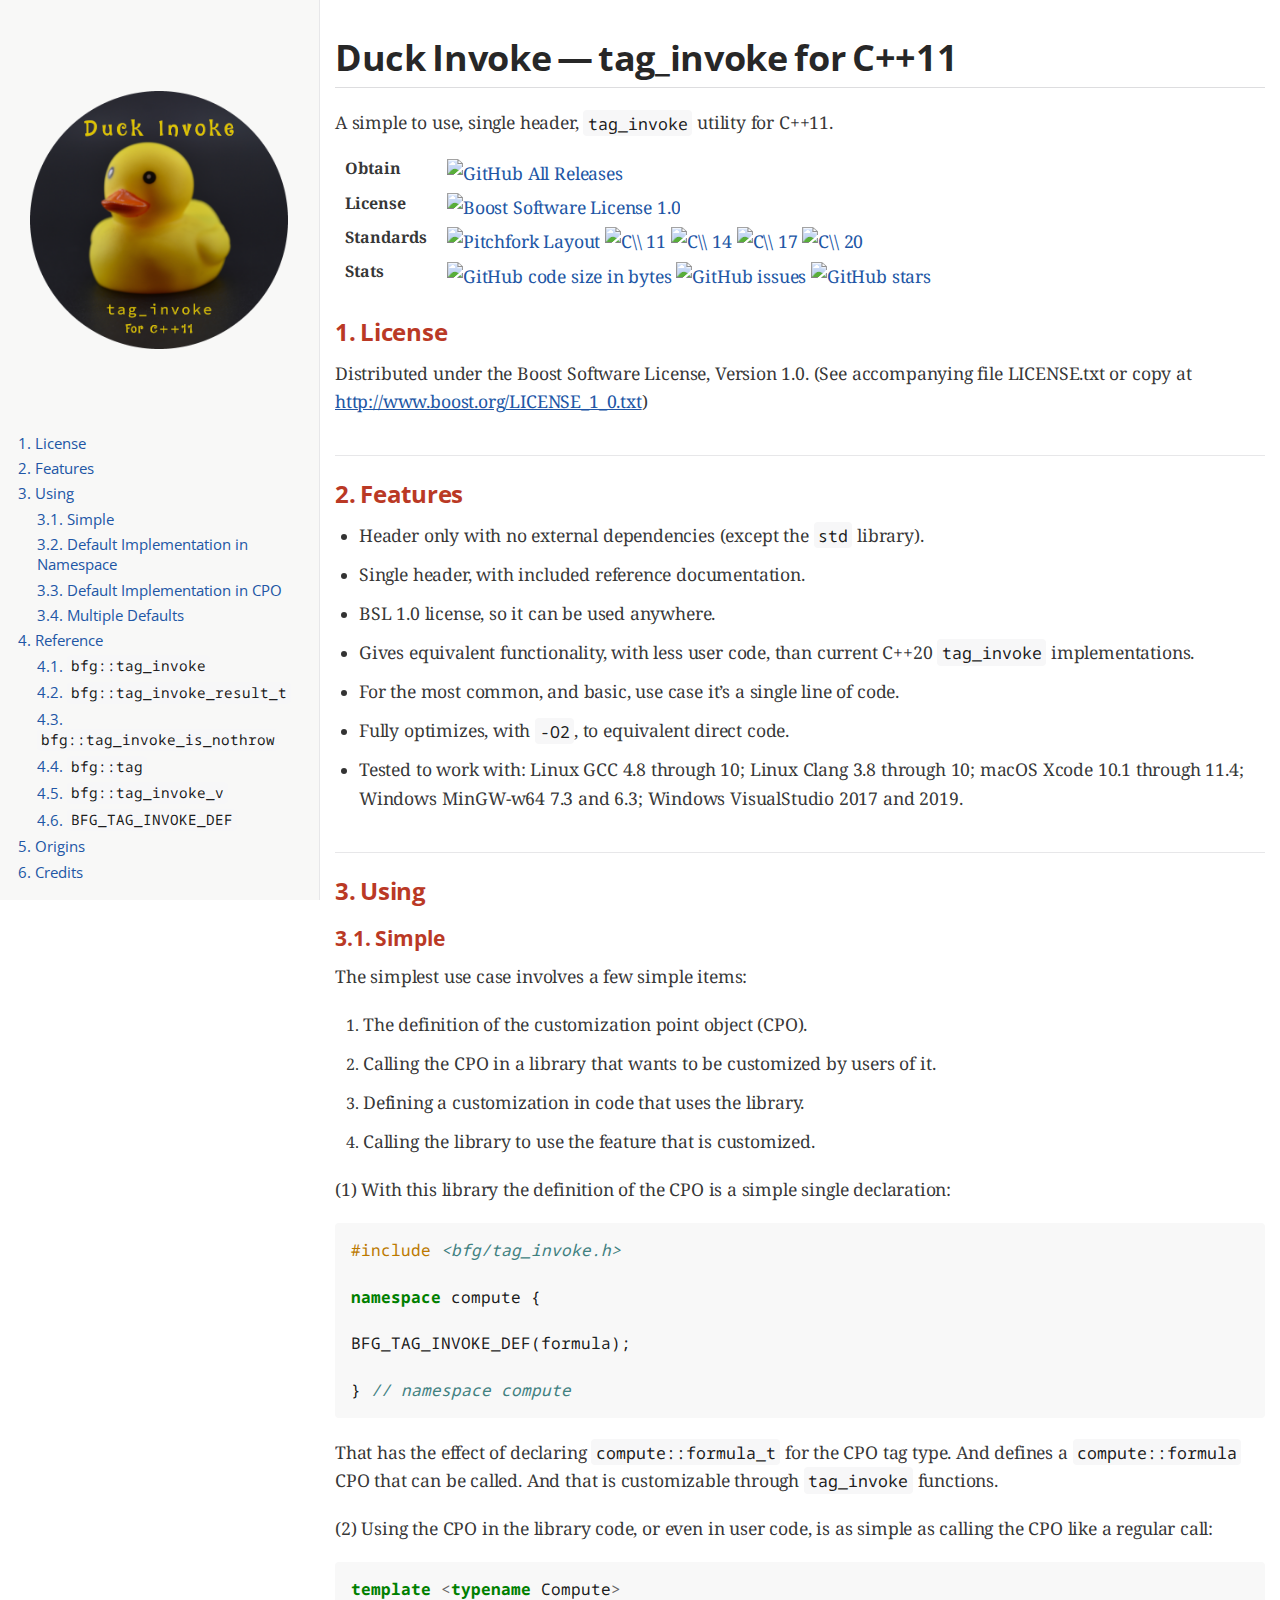
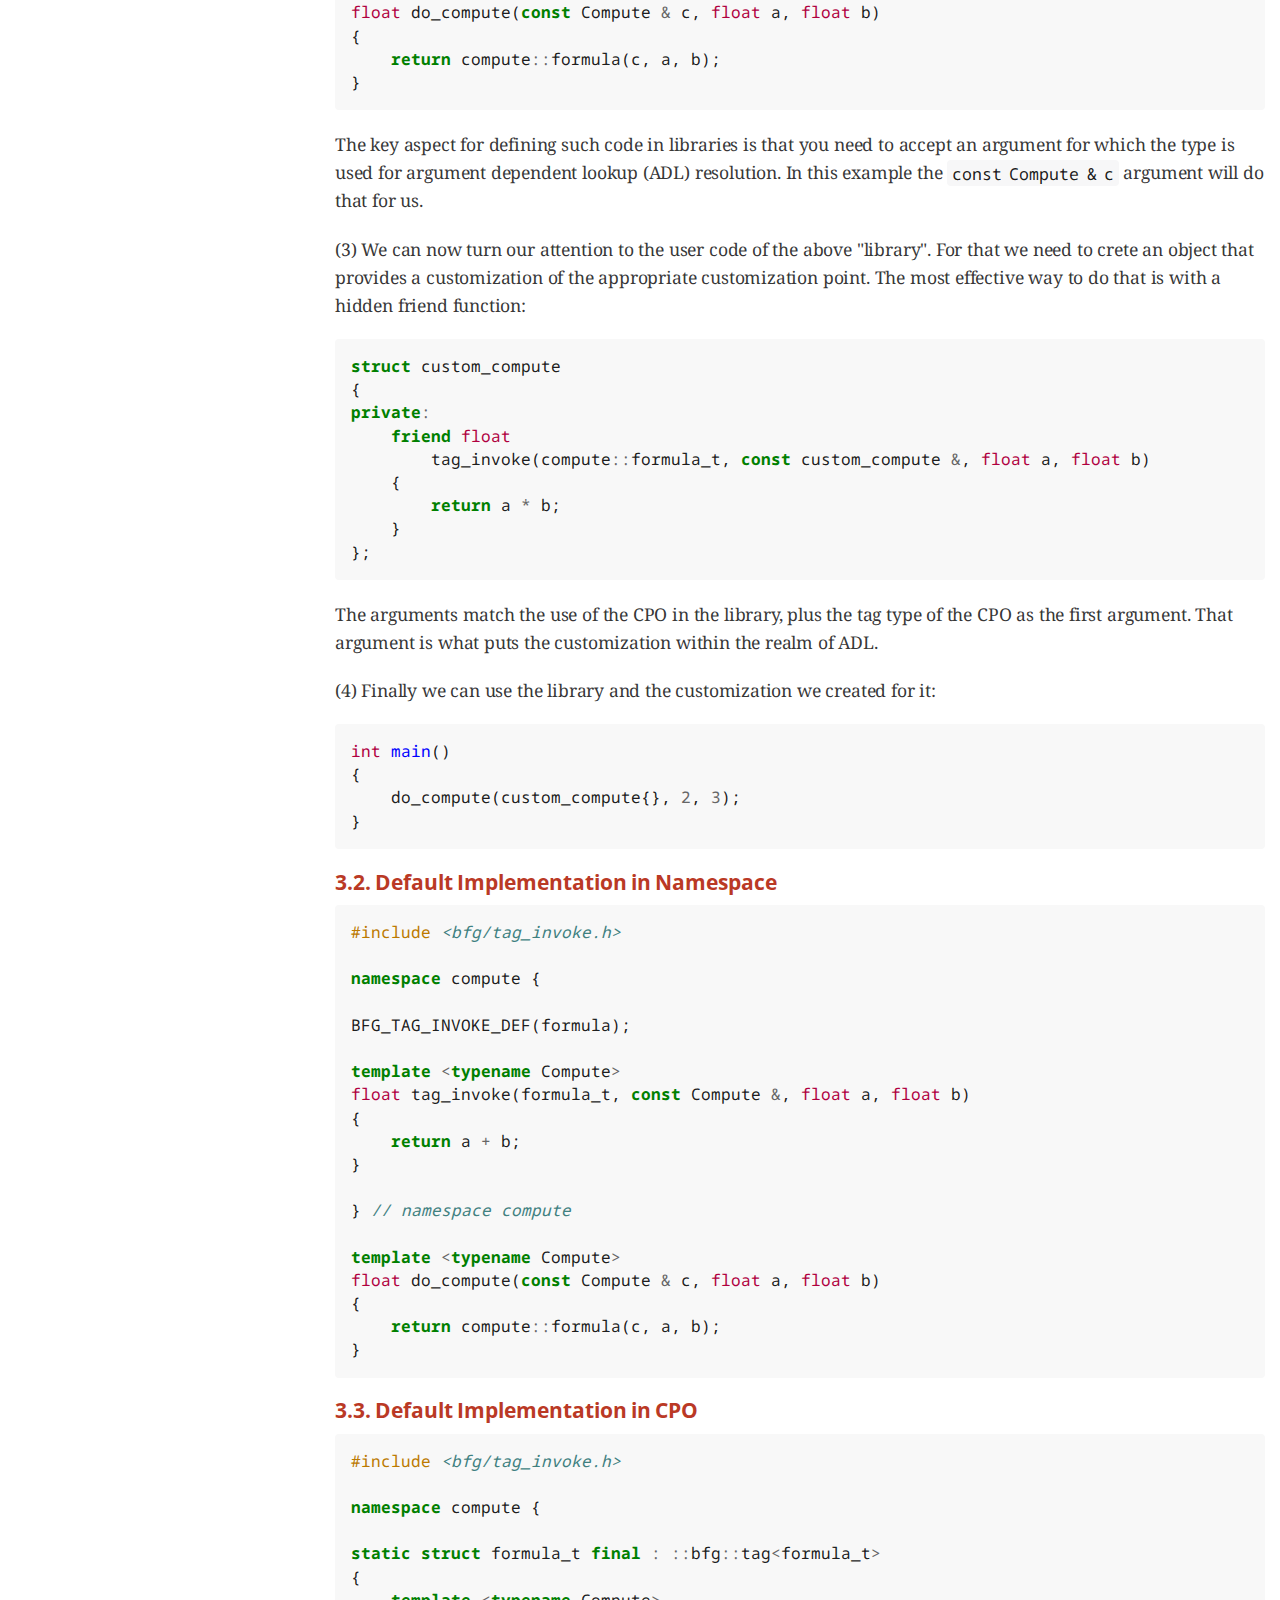
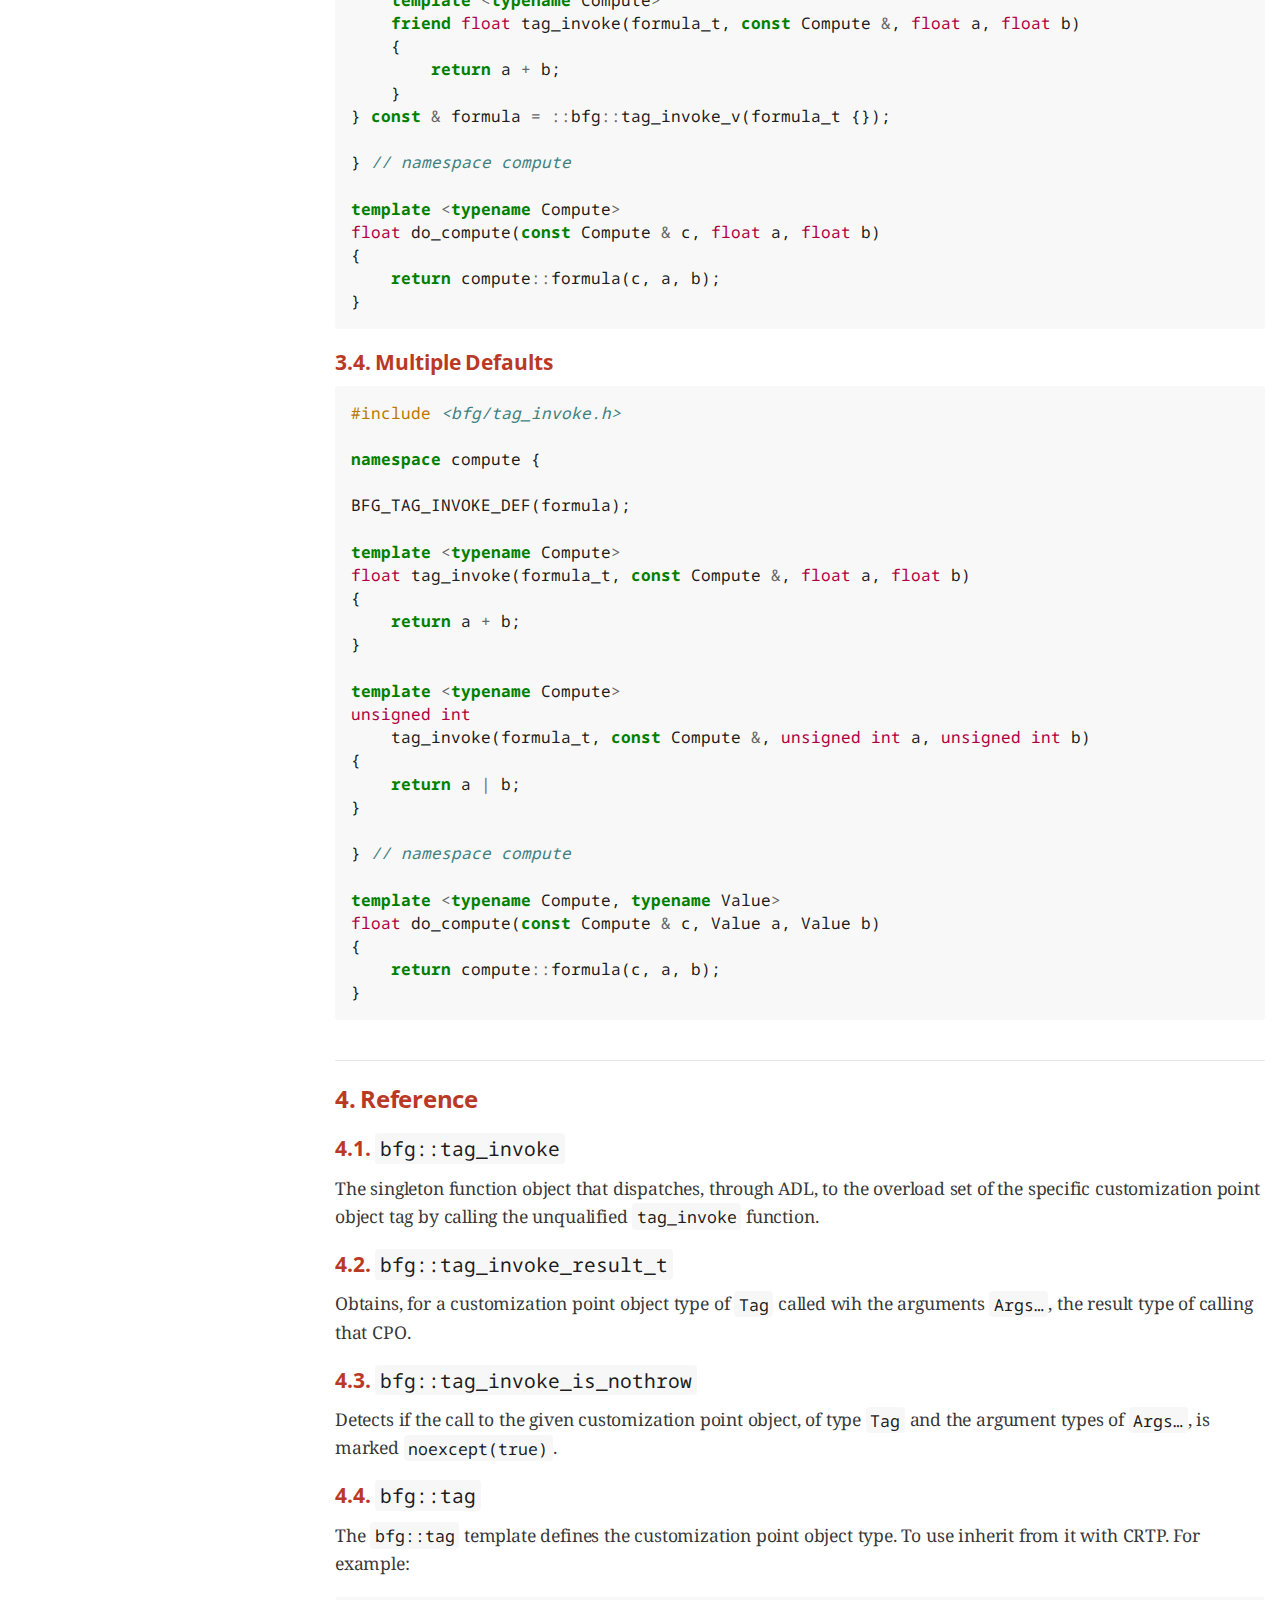
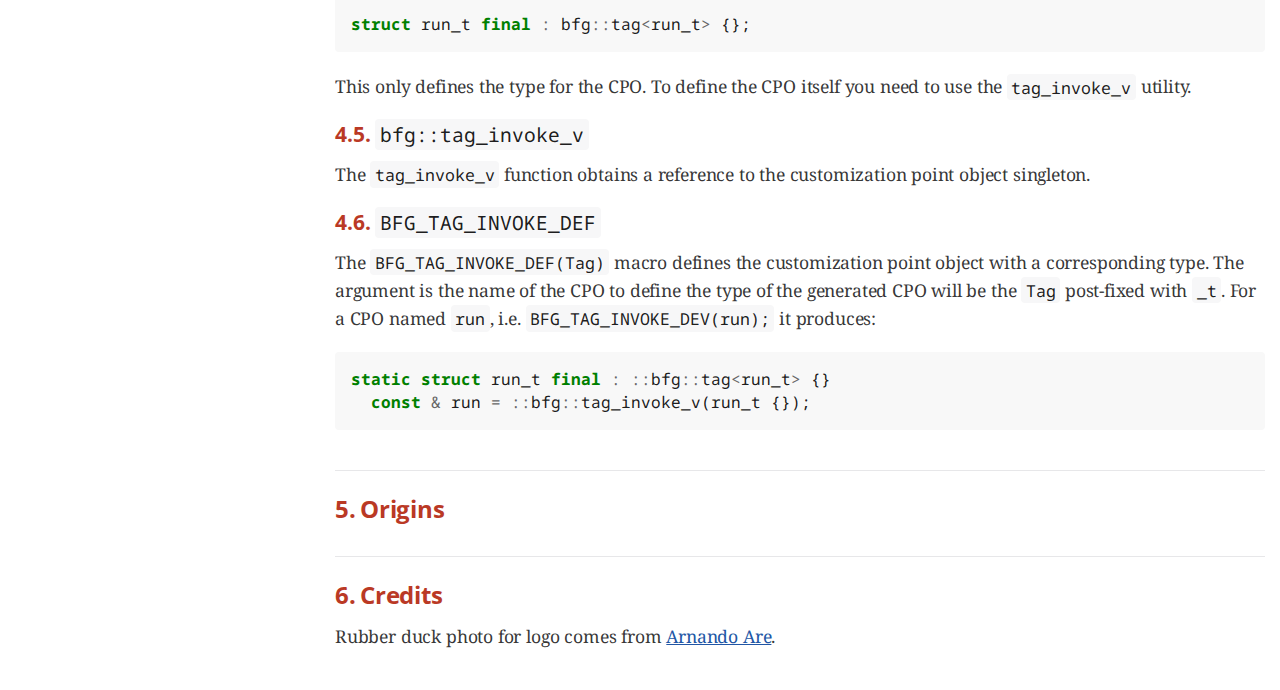
==== commit 62ce2446: "Add list of tested compilers." ====
--- a/docs/index.html
+++ b/docs/index.html
@@ -543,7 +543,7 @@
 Obtain
 </td>
 <td class="hdlist2">
-<p><span class="image"><a class="image" href="https://github.com/bfgroup/Lyra/releases"><img src="https://img.shields.io/github/downloads/bfgroup/duck_invoke/total.svg?label=GitHub" alt="GitHub All Releases"></a></span></p>
+<p><span class="image"><a class="image" href="https://github.com/bfgroup/duck_invoke/releases"><img src="https://img.shields.io/github/downloads/bfgroup/duck_invoke/total.svg?label=GitHub" alt="GitHub All Releases"></a></span></p>
 </td>
 </tr>
 <tr>
@@ -612,6 +612,11 @@
 </li>
 <li>
 <p>Fully optimizes, with <code>-O2</code>, to equivalent direct code.</p>
+</li>
+<li>
+<p>Tested to work with: Linux GCC 4.8 through 10; Linux Clang 3.8 through 10;
+macOS Xcode 10.1 through 11.4; Windows MinGW-w64 7.3 and 6.3;
+Windows VisualStudio 2017 and 2019.</p>
 </li>
 </ul>
 </div>
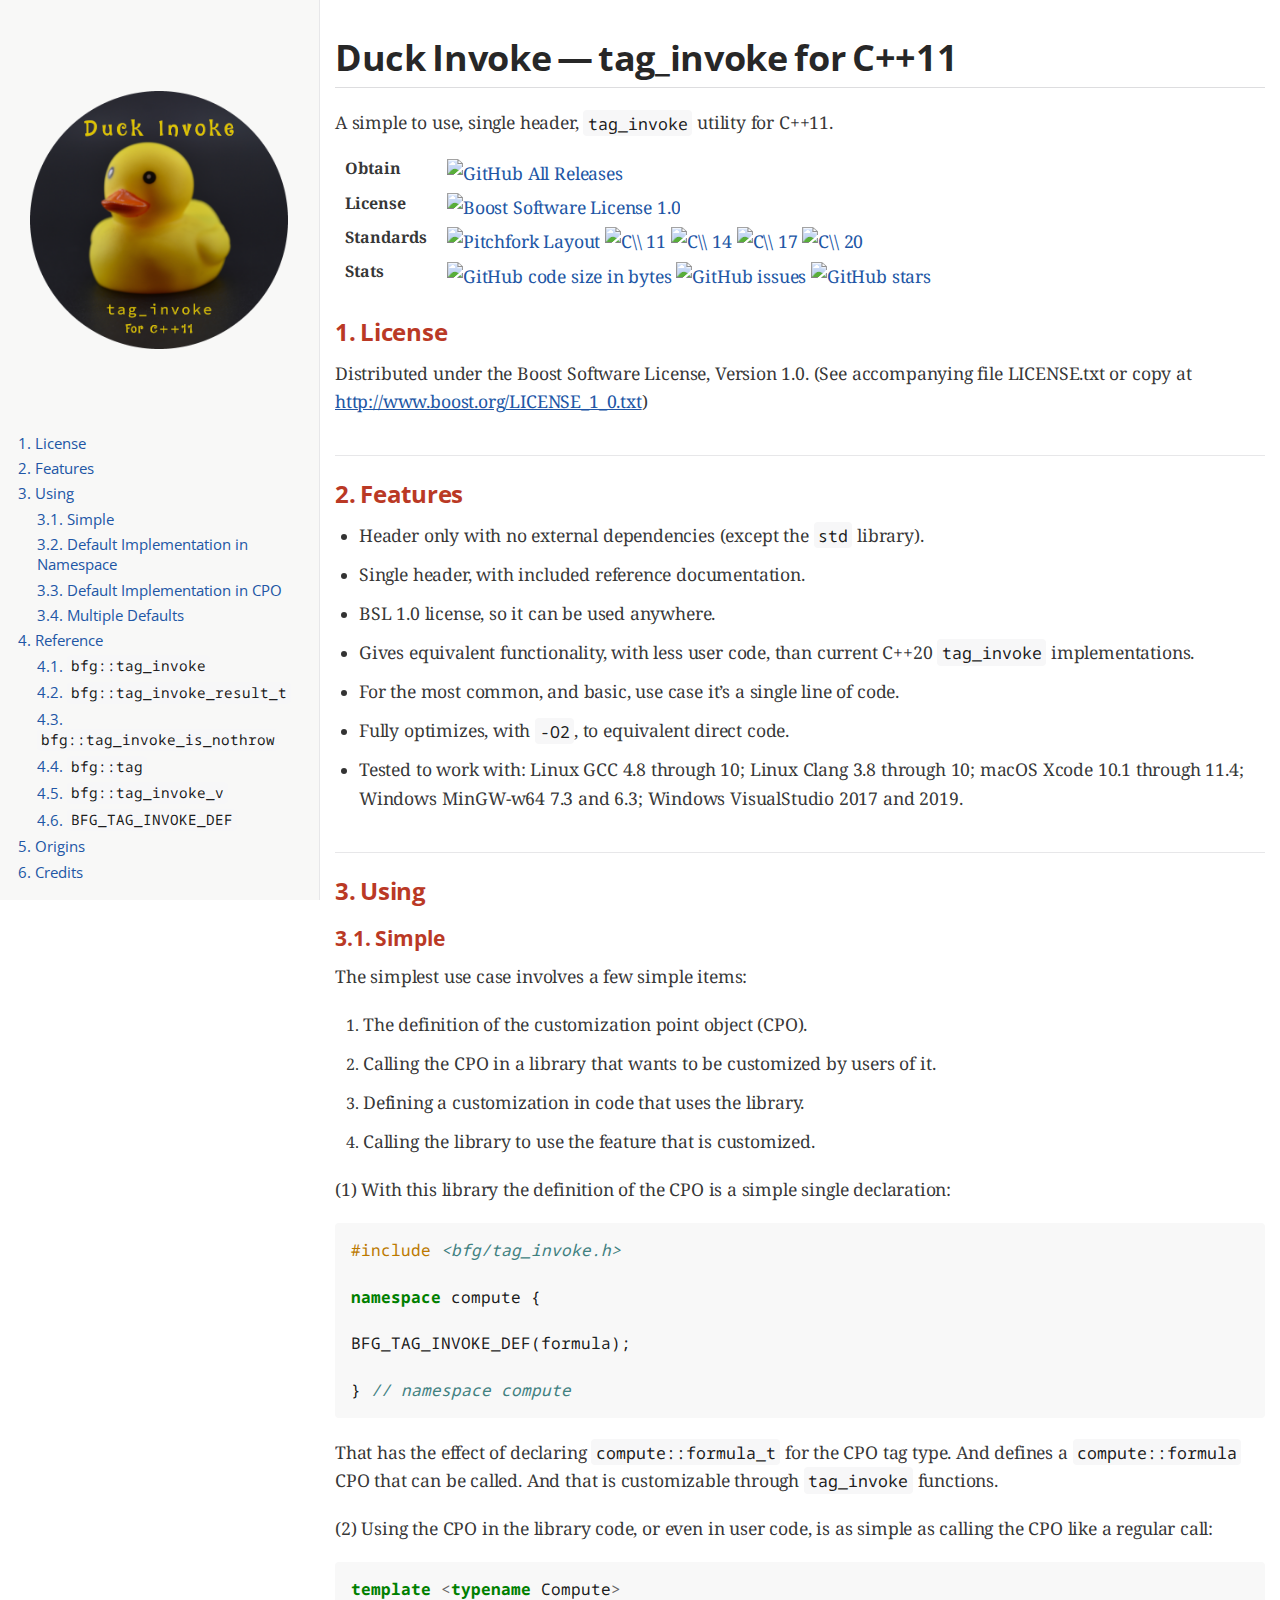
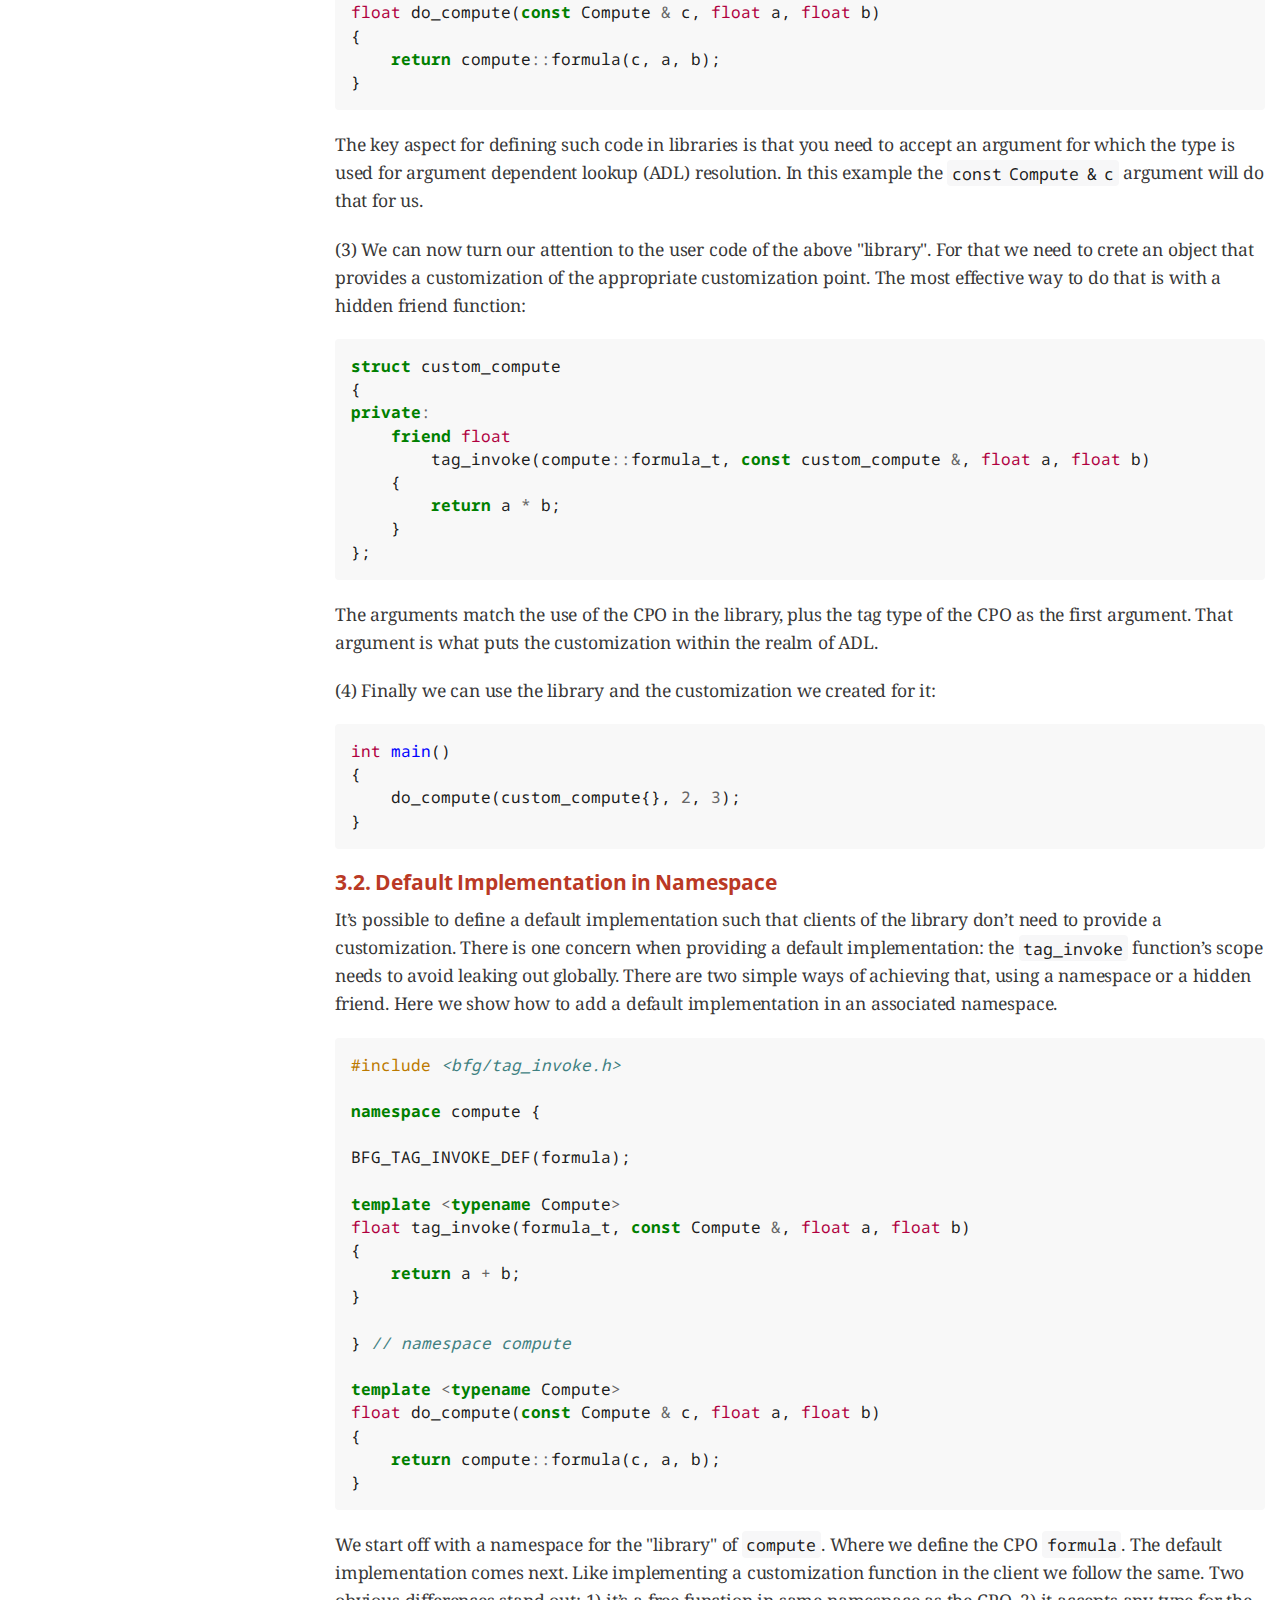
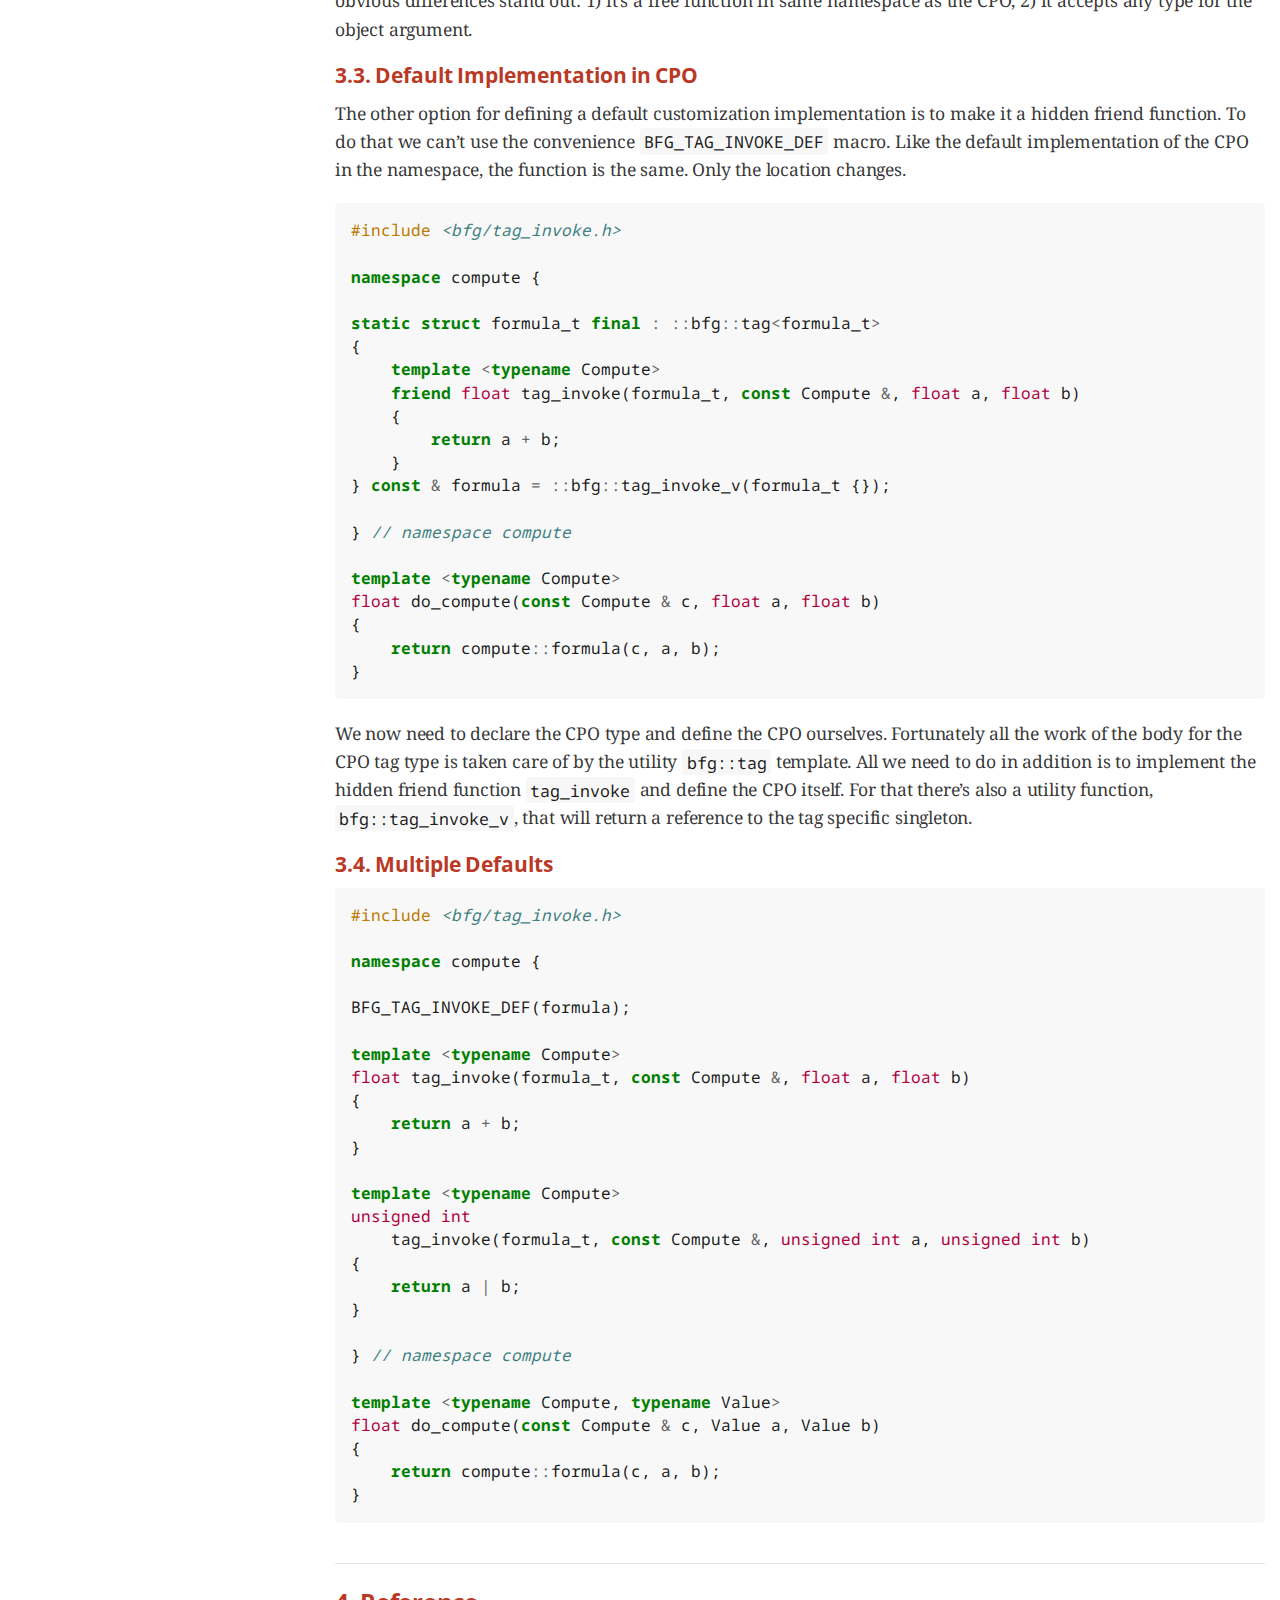
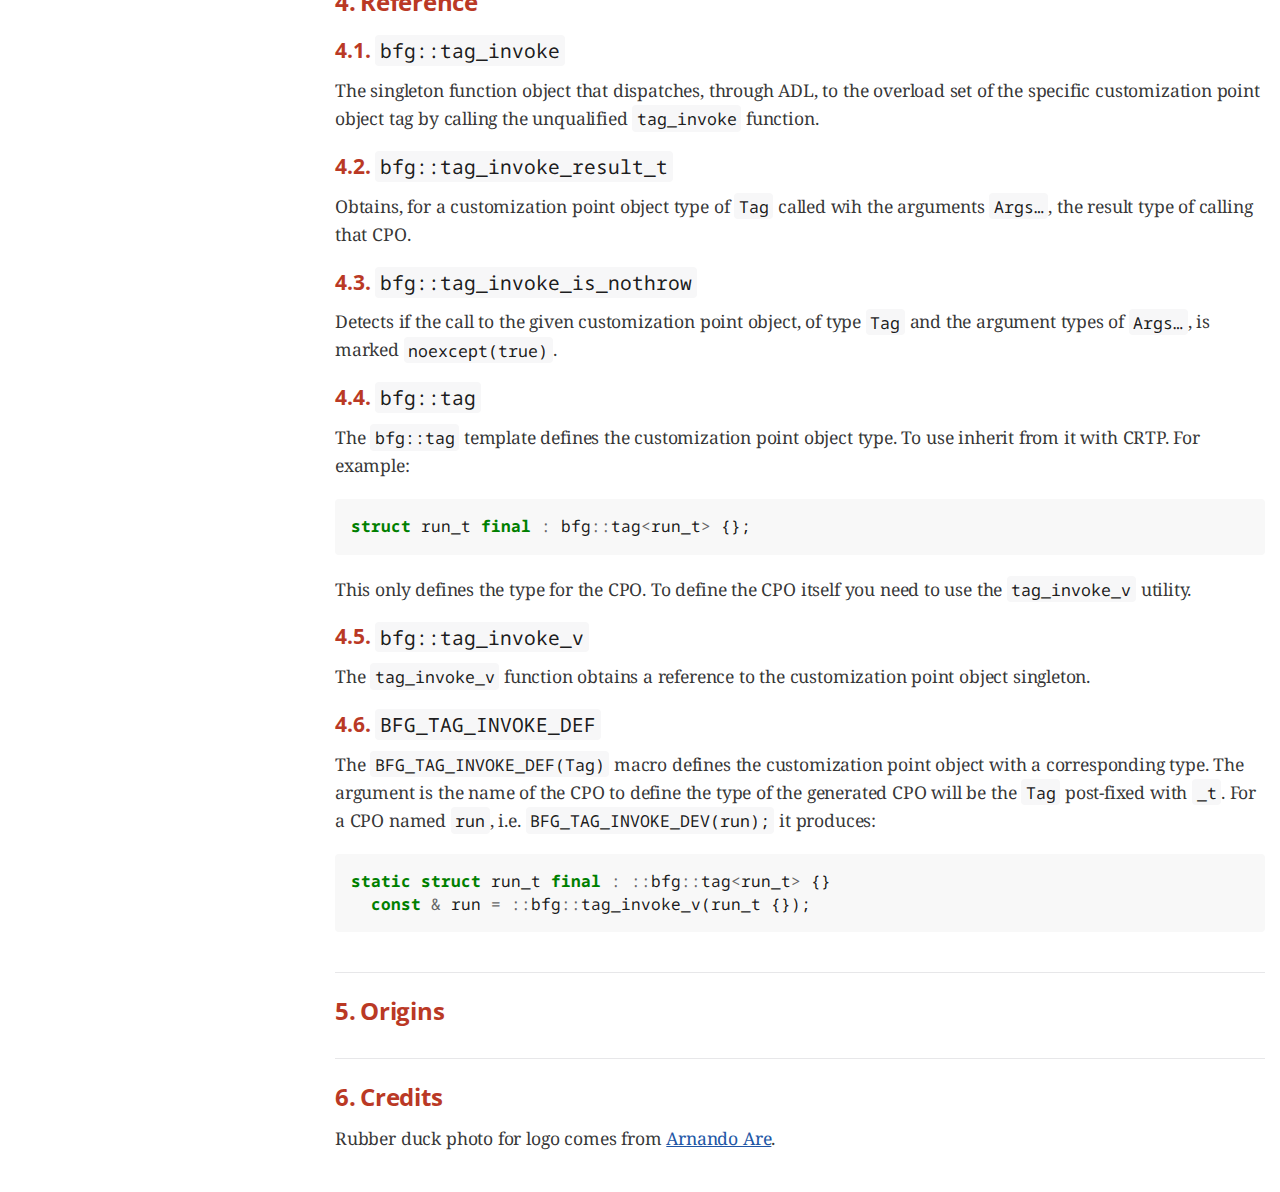
==== commit 04a5edbe: "Document some of the examples." ====
--- a/docs/index.html
+++ b/docs/index.html
@@ -722,6 +722,14 @@
 </div>
 <div class="sect2">
 <h3 id="_default_implementation_in_namespace"><a class="anchor" href="#_default_implementation_in_namespace"></a>3.2. Default Implementation in Namespace</h3>
+<div class="paragraph">
+<p>It&#8217;s possible to define a default implementation such that clients of the
+library don&#8217;t need to provide a customization. There is one concern when
+providing a default implementation: the <code>tag_invoke</code> function&#8217;s scope
+needs to avoid leaking out globally. There are two simple ways of achieving
+that, using a namespace or a hidden friend. Here we show how to add a default
+implementation in an associated namespace.</p>
+</div>
 <div class="listingblock">
 <div class="content">
 <pre class="pygments highlight"><code data-lang="cpp"><span></span><span class="tok-cp">#include</span> <span class="tok-cpf">&lt;bfg/tag_invoke.h&gt;</span><span class="tok-cp"></span>
@@ -745,9 +753,22 @@
 <span class="tok-p">}</span></code></pre>
 </div>
 </div>
+<div class="paragraph">
+<p>We start off with a namespace for the "library" of <code>compute</code>. Where we define
+the CPO <code>formula</code>. The default implementation comes next. Like implementing a
+customization function in the client we follow the same. Two obvious
+differences stand out: 1) it&#8217;s a free function in same namespace as the CPO,
+2) it accepts any type for the object argument.</p>
+</div>
 </div>
 <div class="sect2">
 <h3 id="_default_implementation_in_cpo"><a class="anchor" href="#_default_implementation_in_cpo"></a>3.3. Default Implementation in CPO</h3>
+<div class="paragraph">
+<p>The other option for defining a default customization implementation is to
+make it a hidden friend function. To do that we can&#8217;t use the convenience
+<code>BFG_TAG_INVOKE_DEF</code> macro. Like the default implementation of the CPO in the
+namespace, the function is the same. Only the location changes.</p>
+</div>
 <div class="listingblock">
 <div class="content">
 <pre class="pygments highlight"><code data-lang="cpp"><span></span><span class="tok-cp">#include</span> <span class="tok-cpf">&lt;bfg/tag_invoke.h&gt;</span><span class="tok-cp"></span>
@@ -771,6 +792,14 @@
 	<span class="tok-k">return</span> <span class="tok-n">compute</span><span class="tok-o">::</span><span class="tok-n">formula</span><span class="tok-p">(</span><span class="tok-n">c</span><span class="tok-p">,</span> <span class="tok-n">a</span><span class="tok-p">,</span> <span class="tok-n">b</span><span class="tok-p">);</span>
 <span class="tok-p">}</span></code></pre>
 </div>
+</div>
+<div class="paragraph">
+<p>We now need to declare the CPO type and define the CPO ourselves. Fortunately
+all the work of the body for the CPO tag type is taken care of by the utility
+<code>bfg::tag</code> template. All we need to do in addition is to implement the hidden
+friend function <code>tag_invoke</code> and define the CPO itself. For that there&#8217;s also
+a utility function, <code>bfg::tag_invoke_v</code>, that will return a reference to the
+tag specific singleton.</p>
 </div>
 </div>
 <div class="sect2">
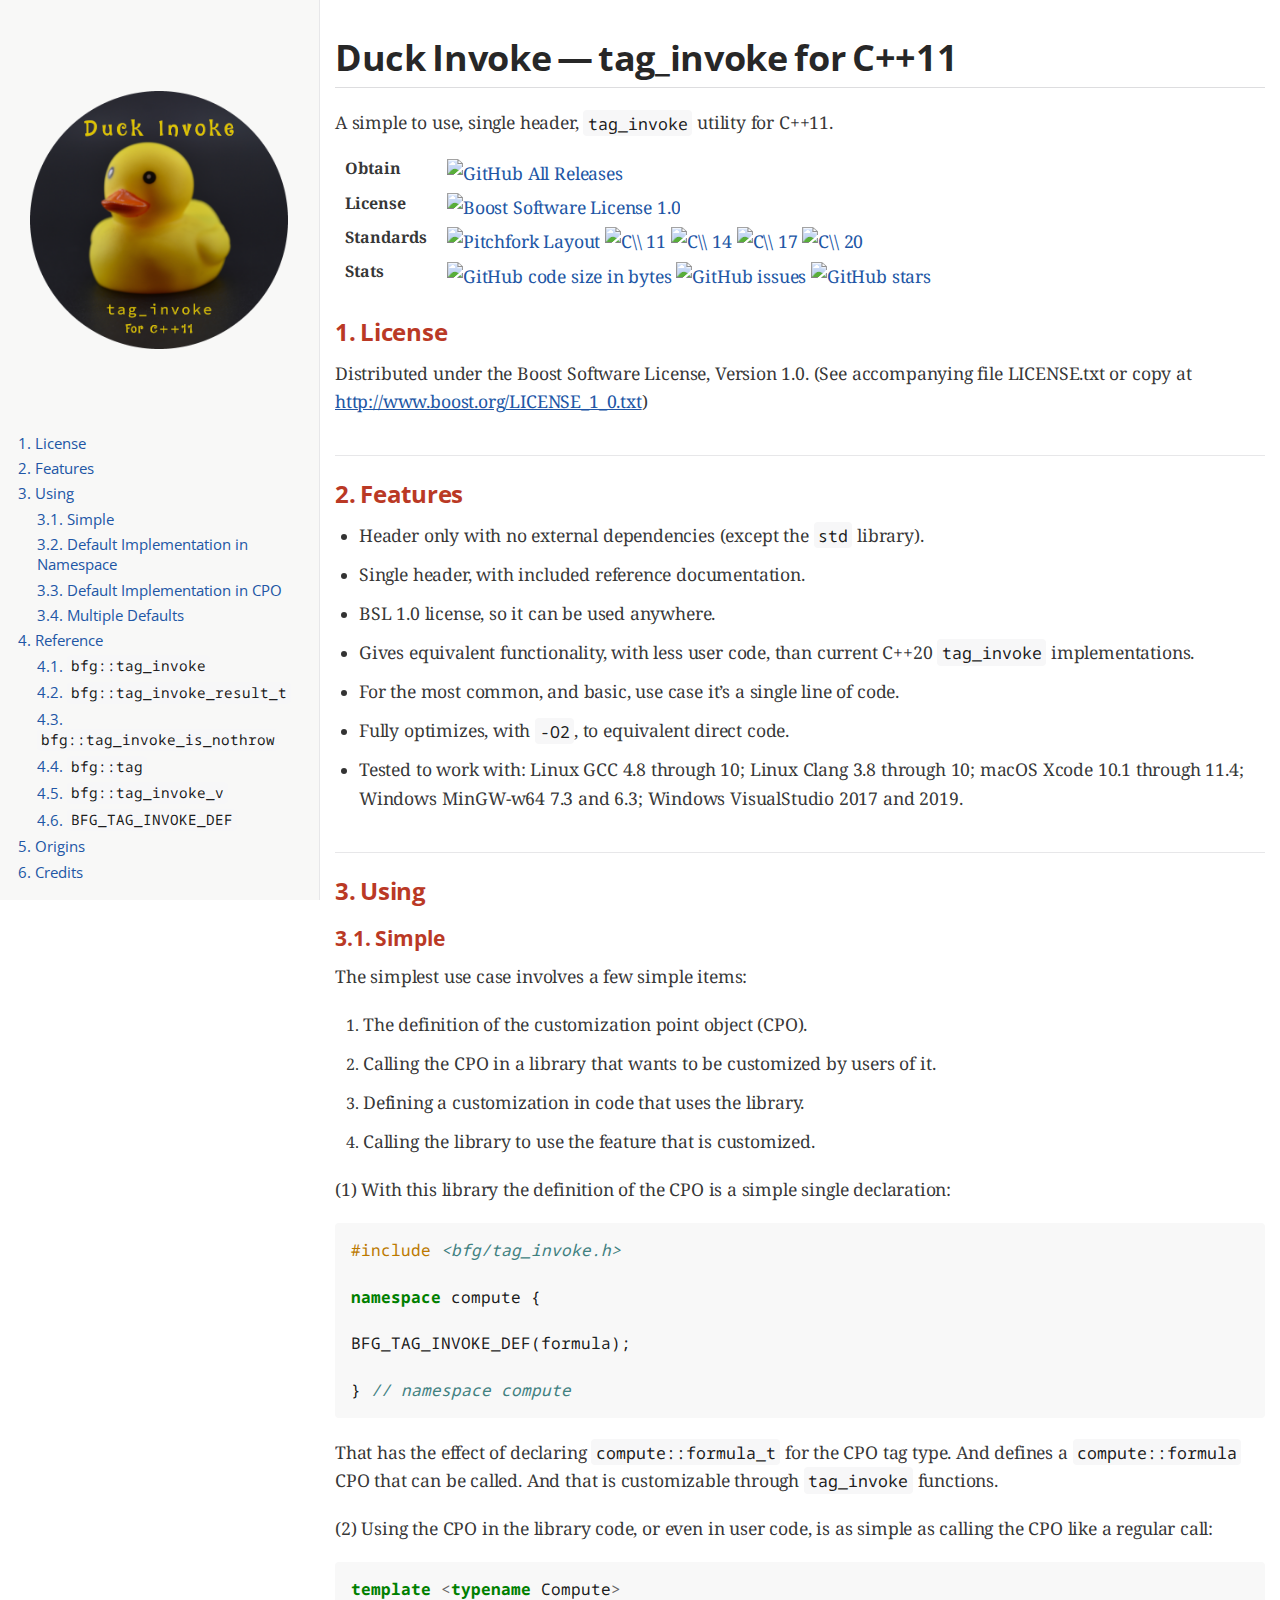
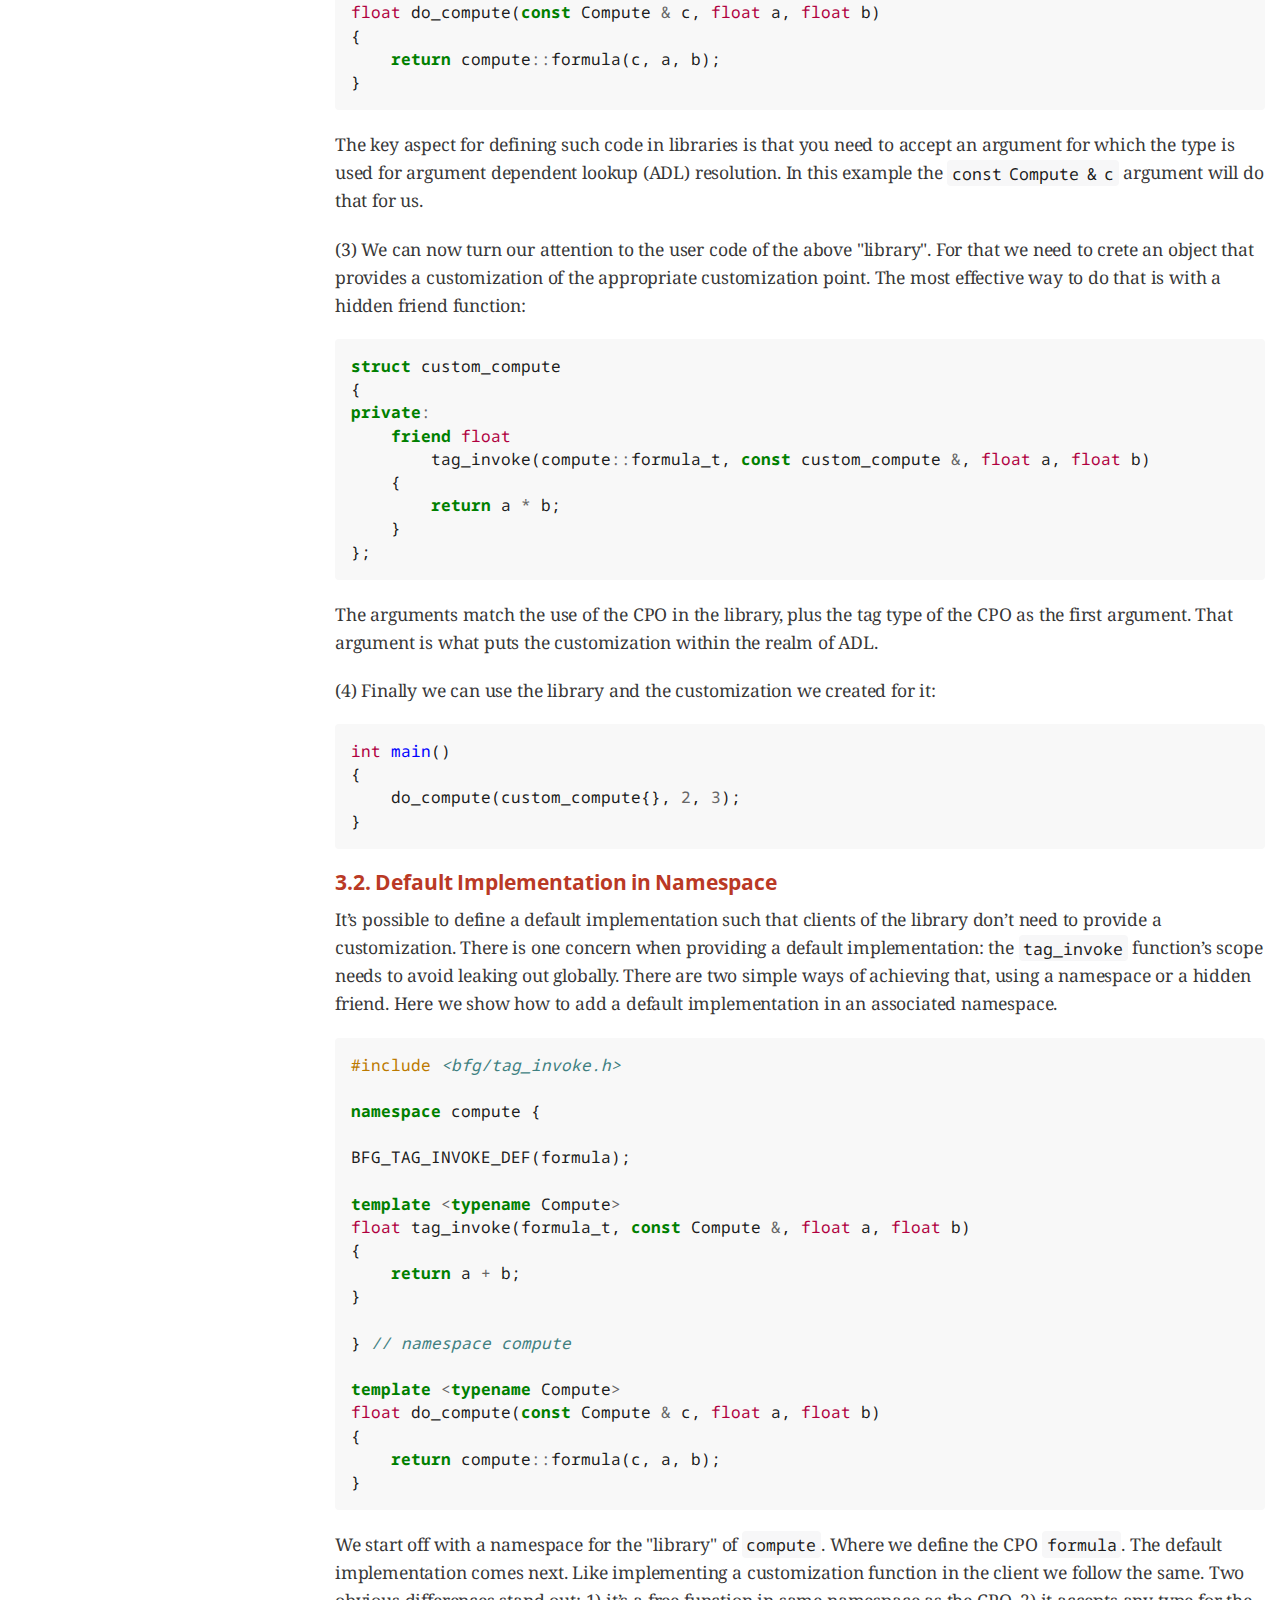
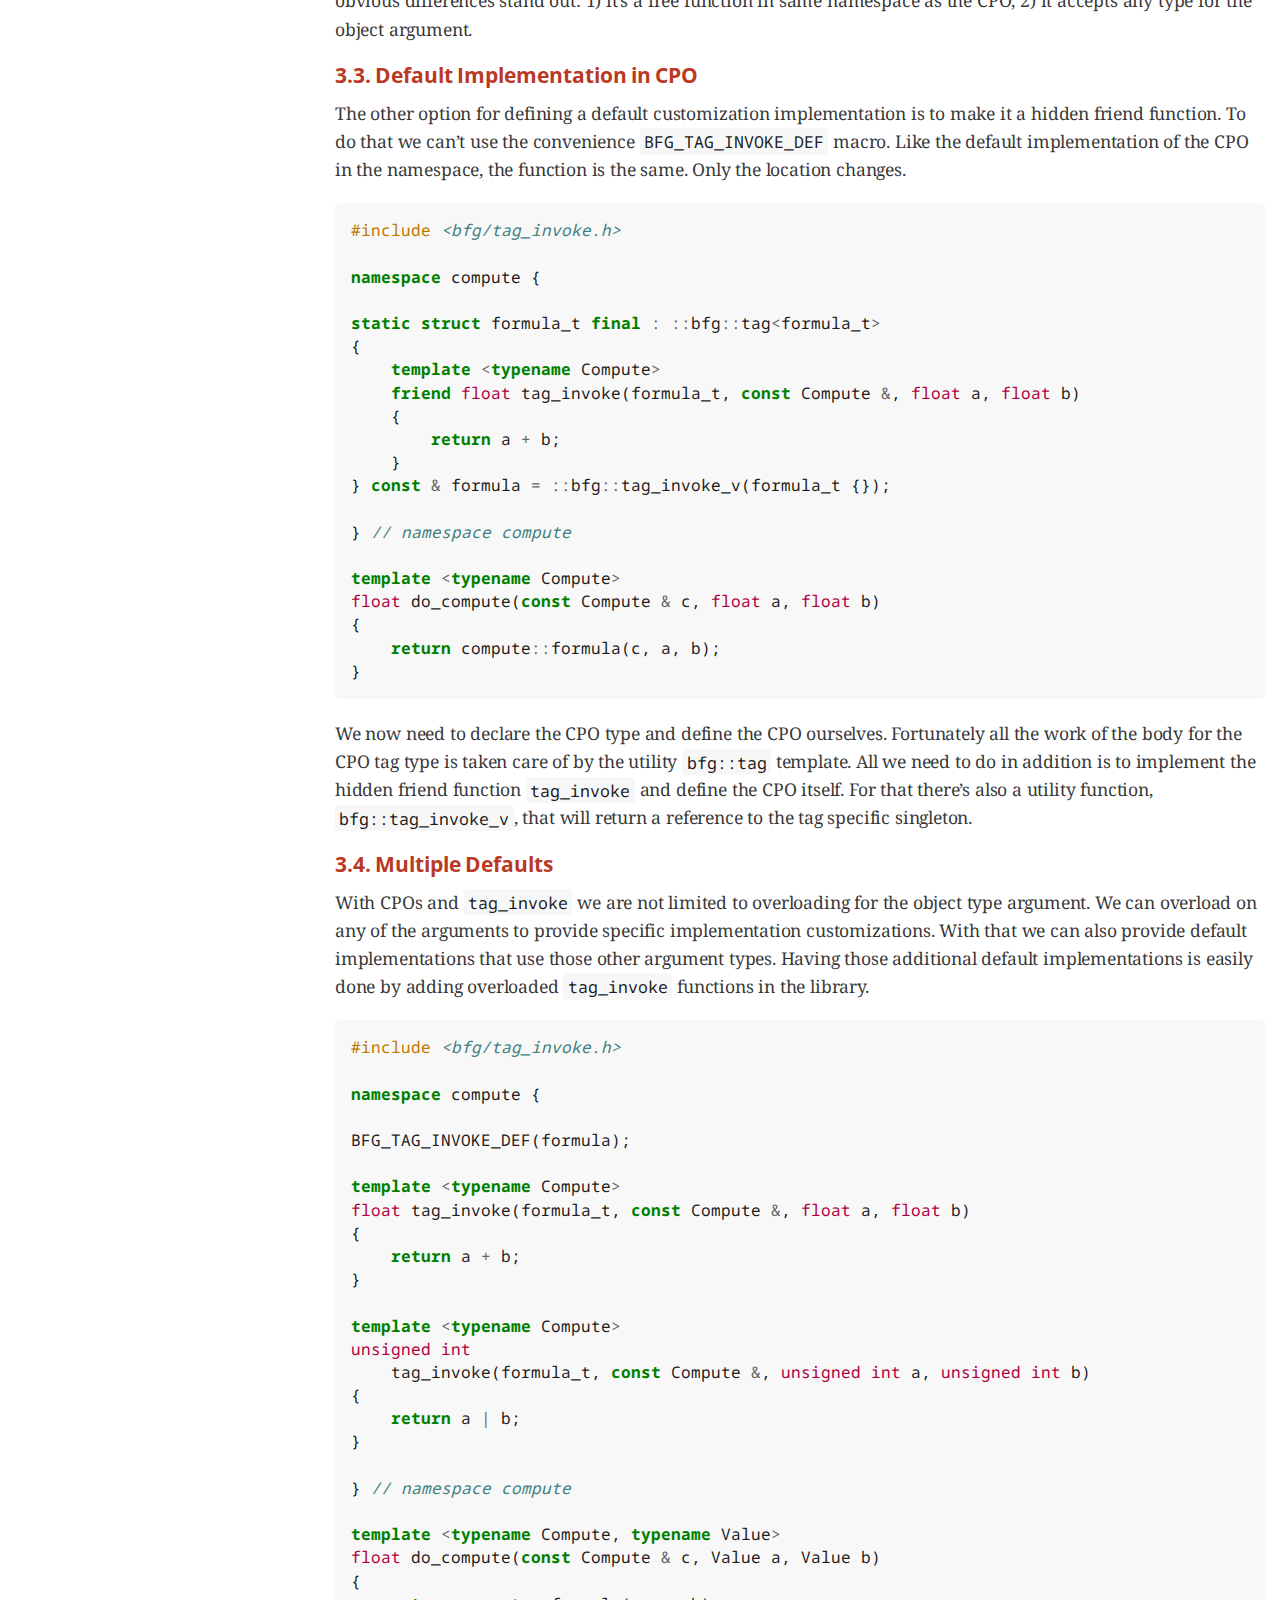
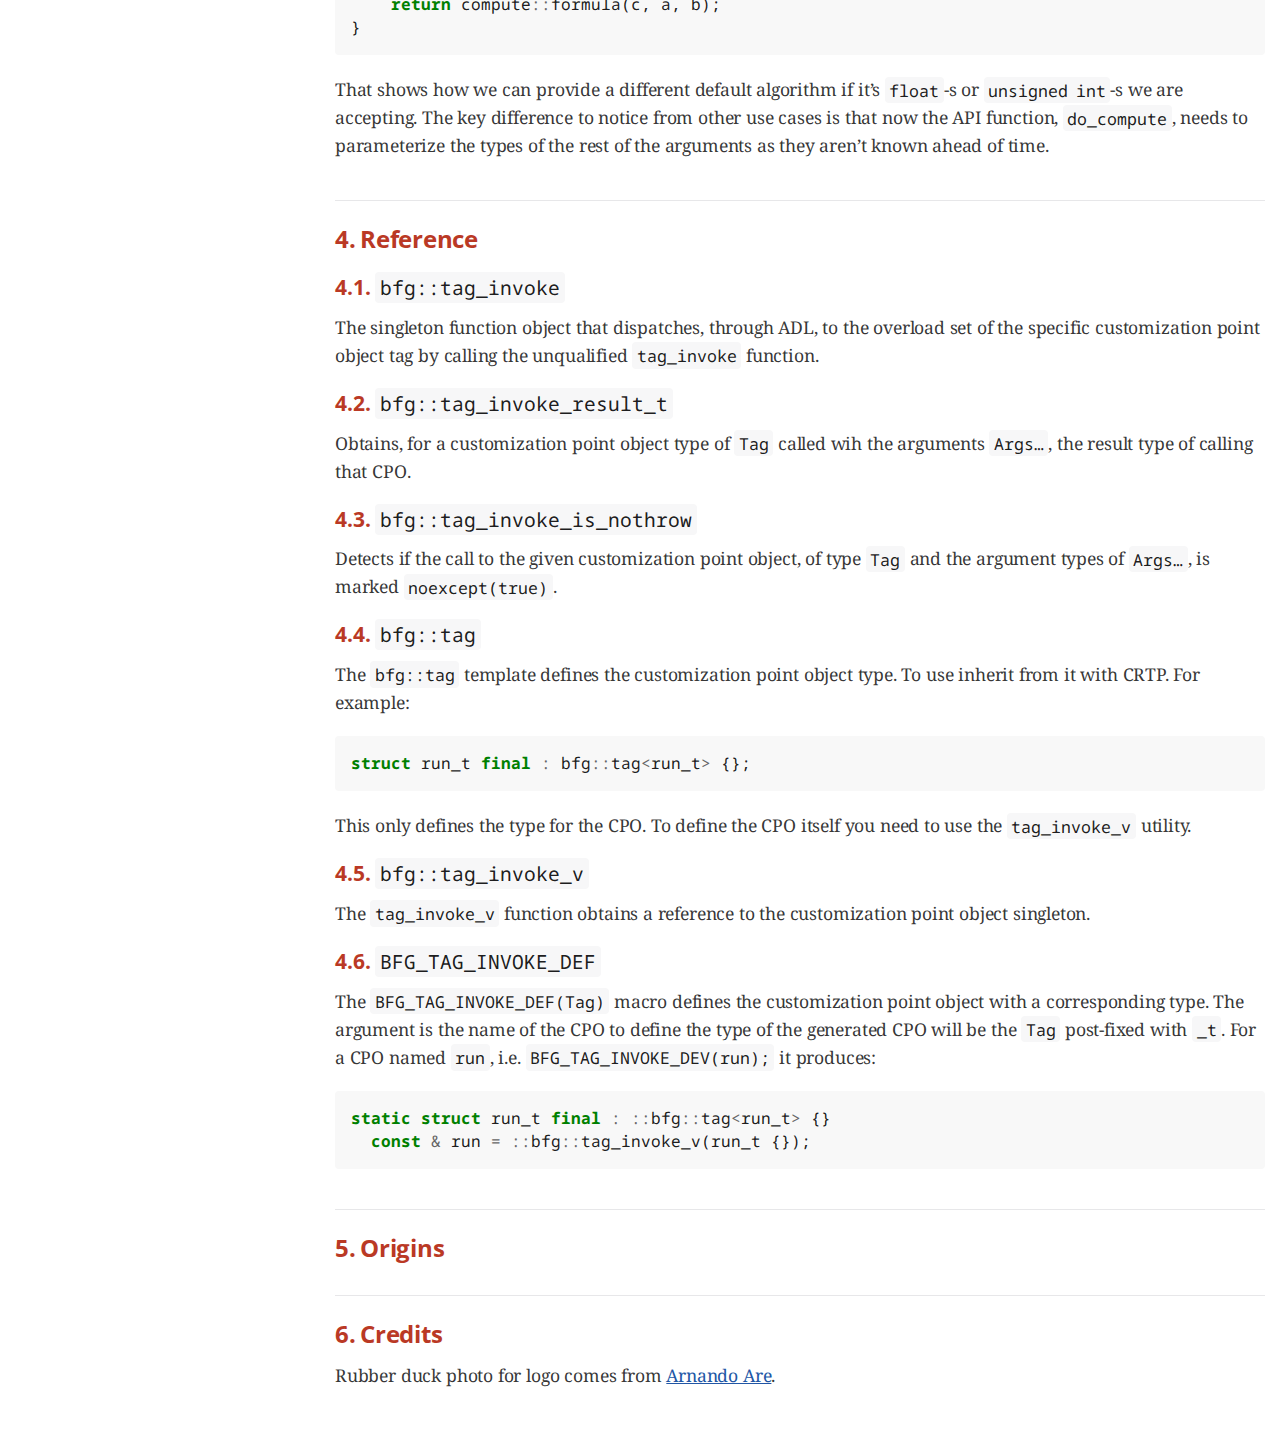
==== commit 1748a200: "Docs for multi-default example." ====
--- a/docs/index.html
+++ b/docs/index.html
@@ -804,6 +804,14 @@
 </div>
 <div class="sect2">
 <h3 id="_multiple_defaults"><a class="anchor" href="#_multiple_defaults"></a>3.4. Multiple Defaults</h3>
+<div class="paragraph">
+<p>With CPOs and <code>tag_invoke</code> we are not limited to overloading for the object
+type argument. We can overload on any of the arguments to provide specific
+implementation customizations. With that we can also provide default
+implementations that use those other argument types. Having those additional
+default implementations is easily done by adding overloaded <code>tag_invoke</code>
+functions in the library.</p>
+</div>
 <div class="listingblock">
 <div class="content">
 <pre class="pygments highlight"><code data-lang="cpp"><span></span><span class="tok-cp">#include</span> <span class="tok-cpf">&lt;bfg/tag_invoke.h&gt;</span><span class="tok-cp"></span>
@@ -833,6 +841,12 @@
 	<span class="tok-k">return</span> <span class="tok-n">compute</span><span class="tok-o">::</span><span class="tok-n">formula</span><span class="tok-p">(</span><span class="tok-n">c</span><span class="tok-p">,</span> <span class="tok-n">a</span><span class="tok-p">,</span> <span class="tok-n">b</span><span class="tok-p">);</span>
 <span class="tok-p">}</span></code></pre>
 </div>
+</div>
+<div class="paragraph">
+<p>That shows how we can provide a different default algorithm if it&#8217;s <code>float</code>-s
+or <code>unsigned int</code>-s we are accepting. The key difference to notice from other
+use cases is that now the API function, <code>do_compute</code>, needs to parameterize
+the types of the rest of the arguments as they aren&#8217;t known ahead of time.</p>
 </div>
 </div>
 </div>
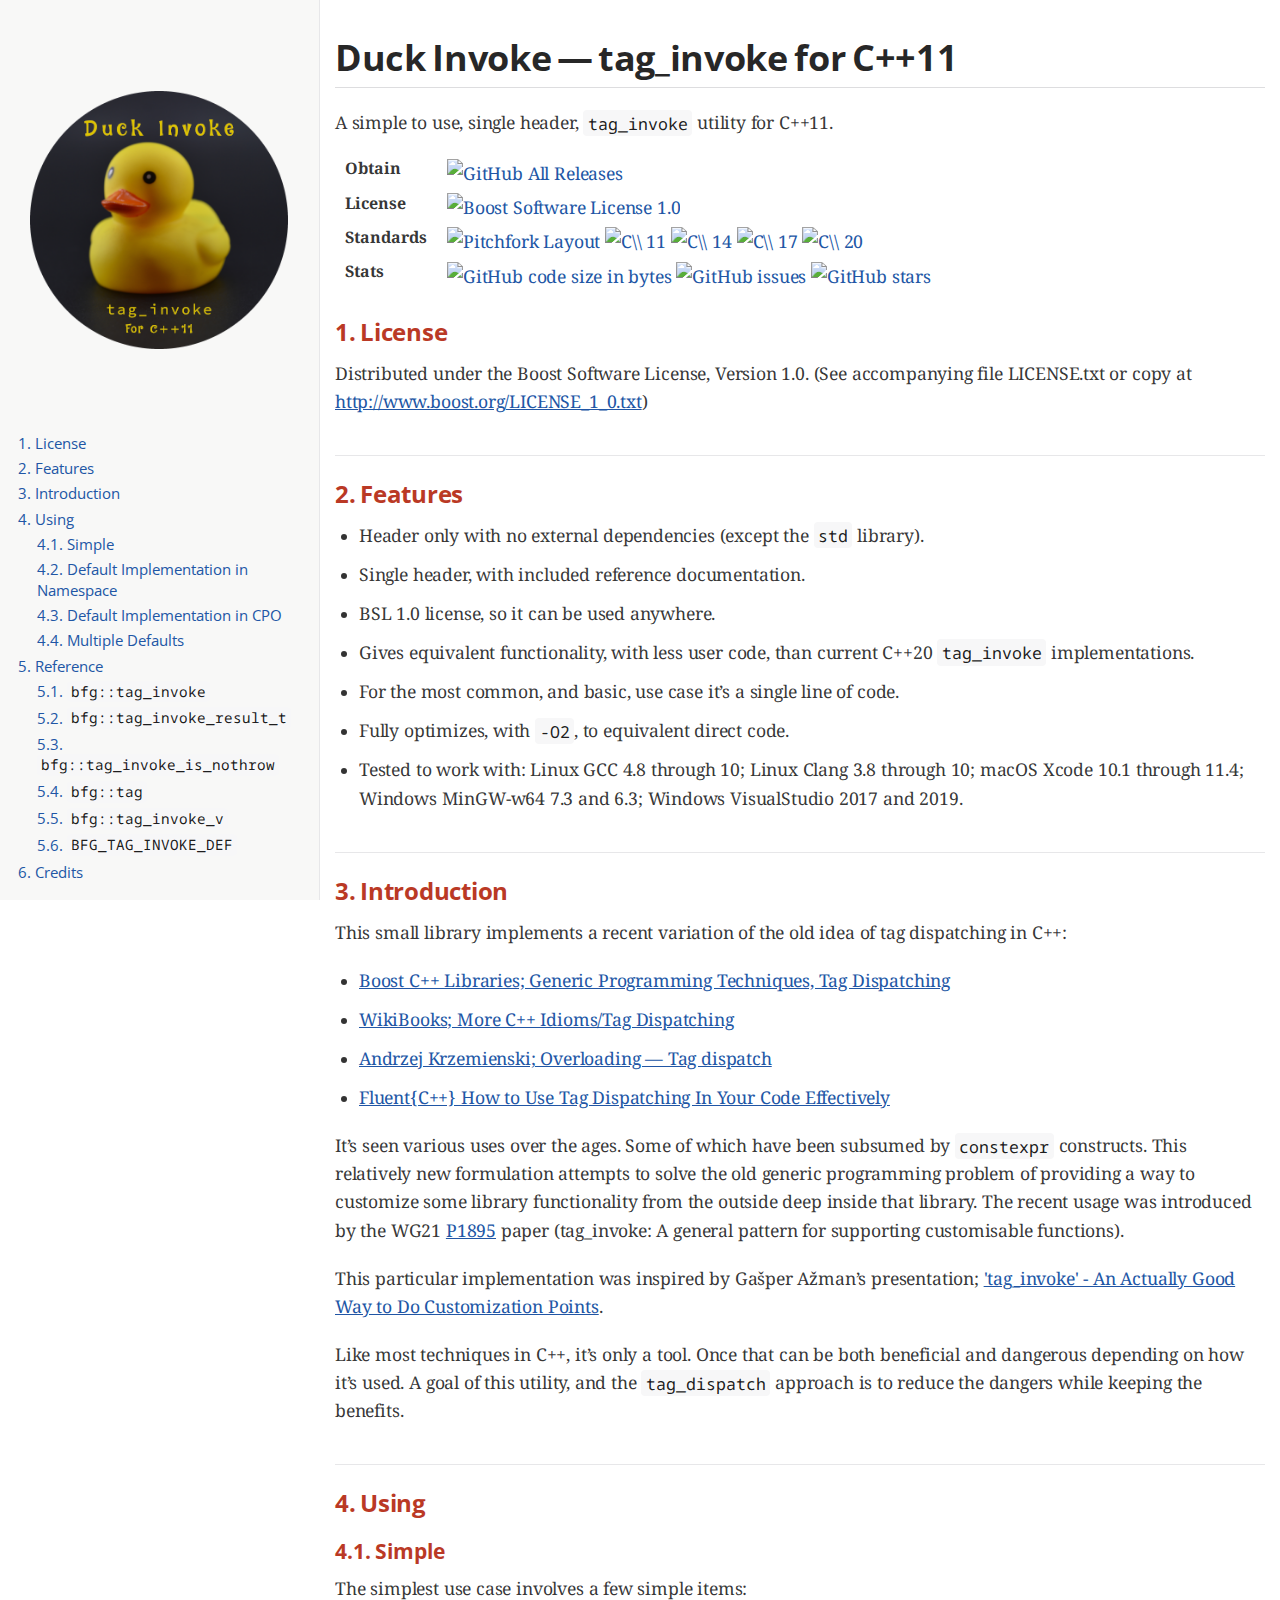
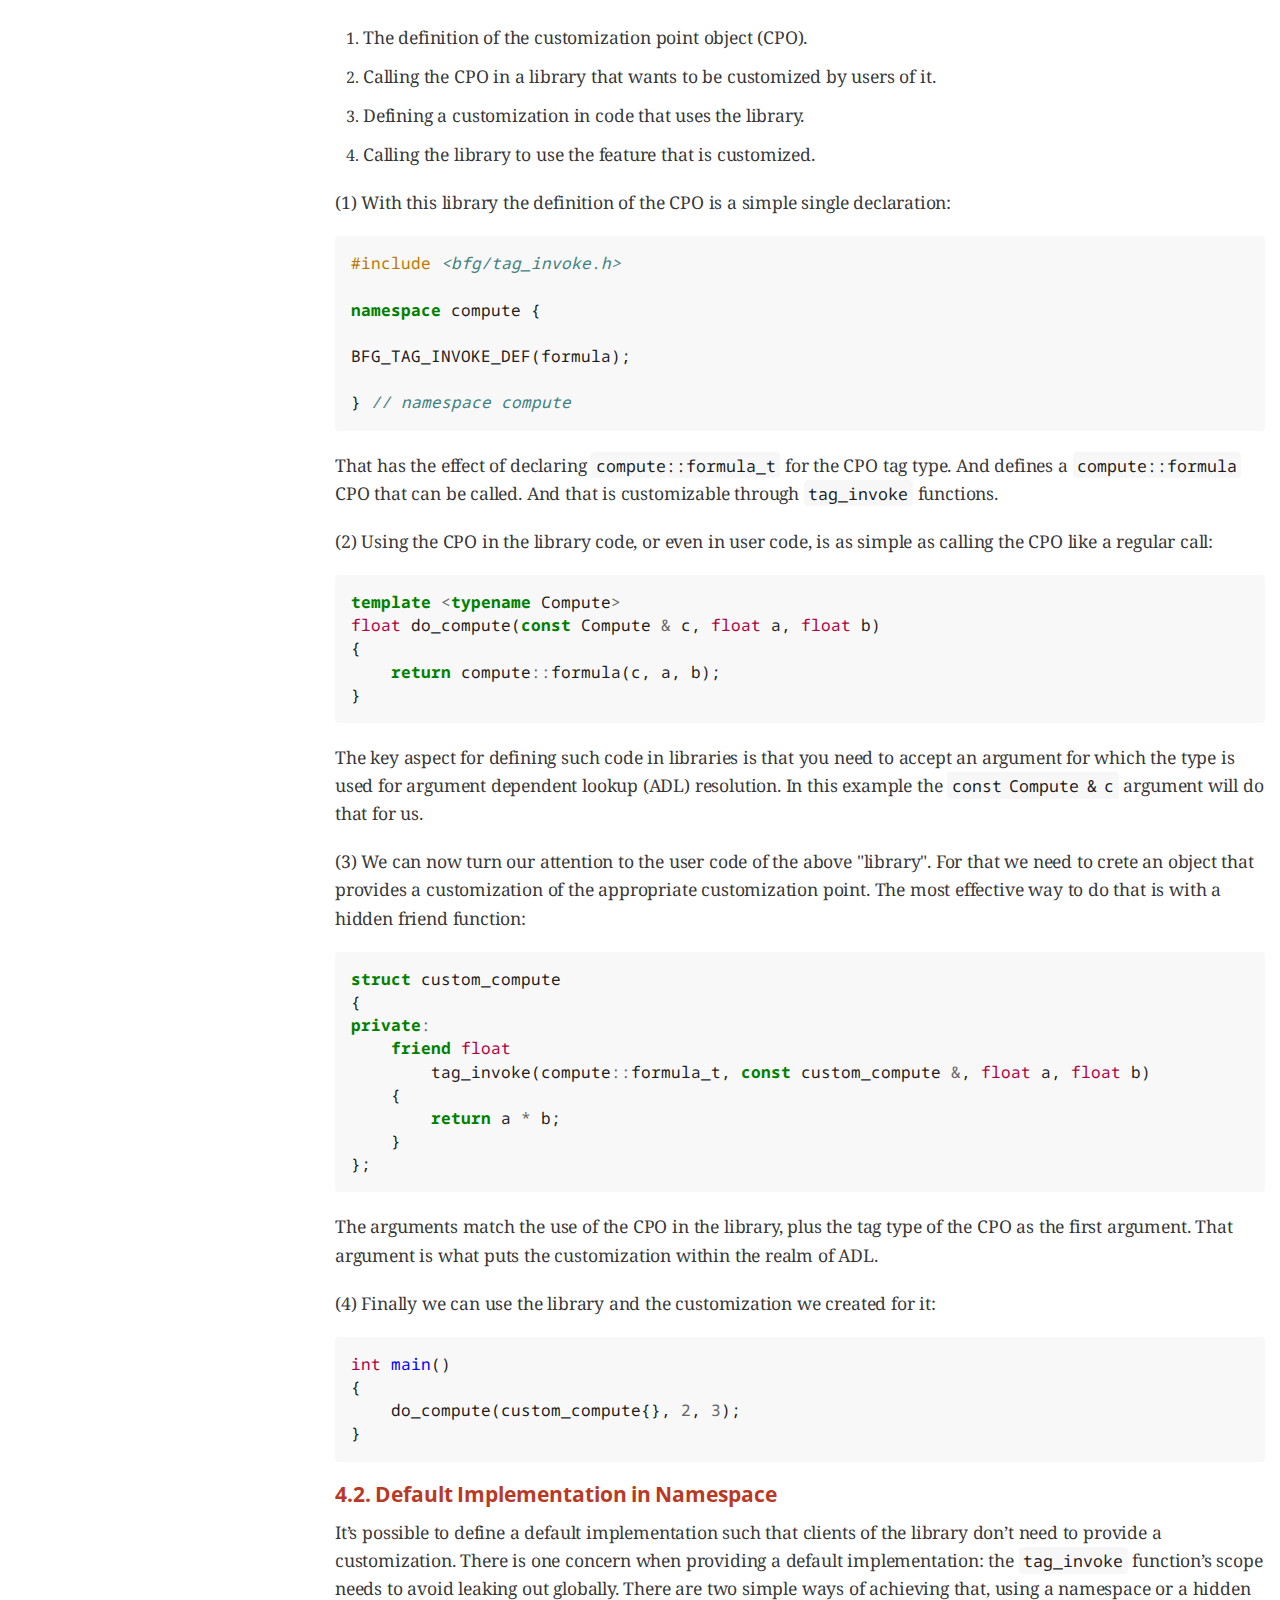
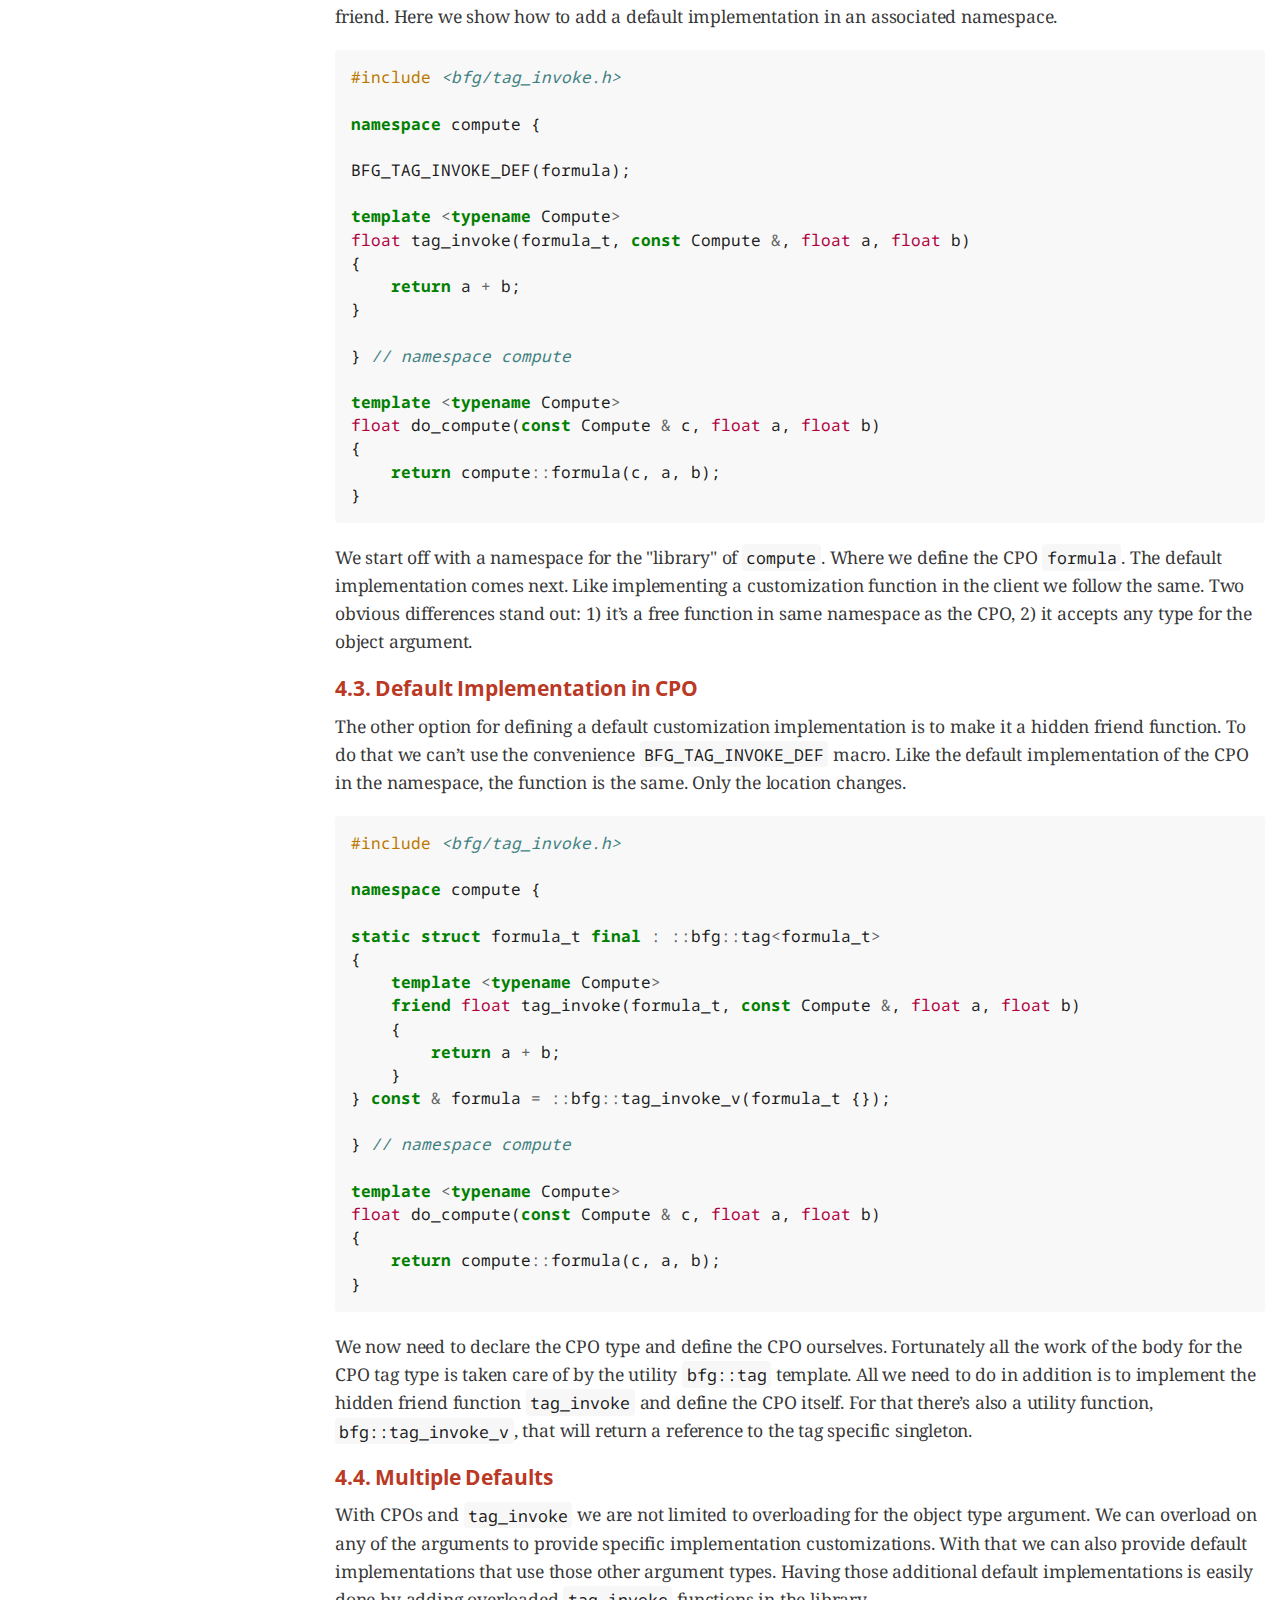
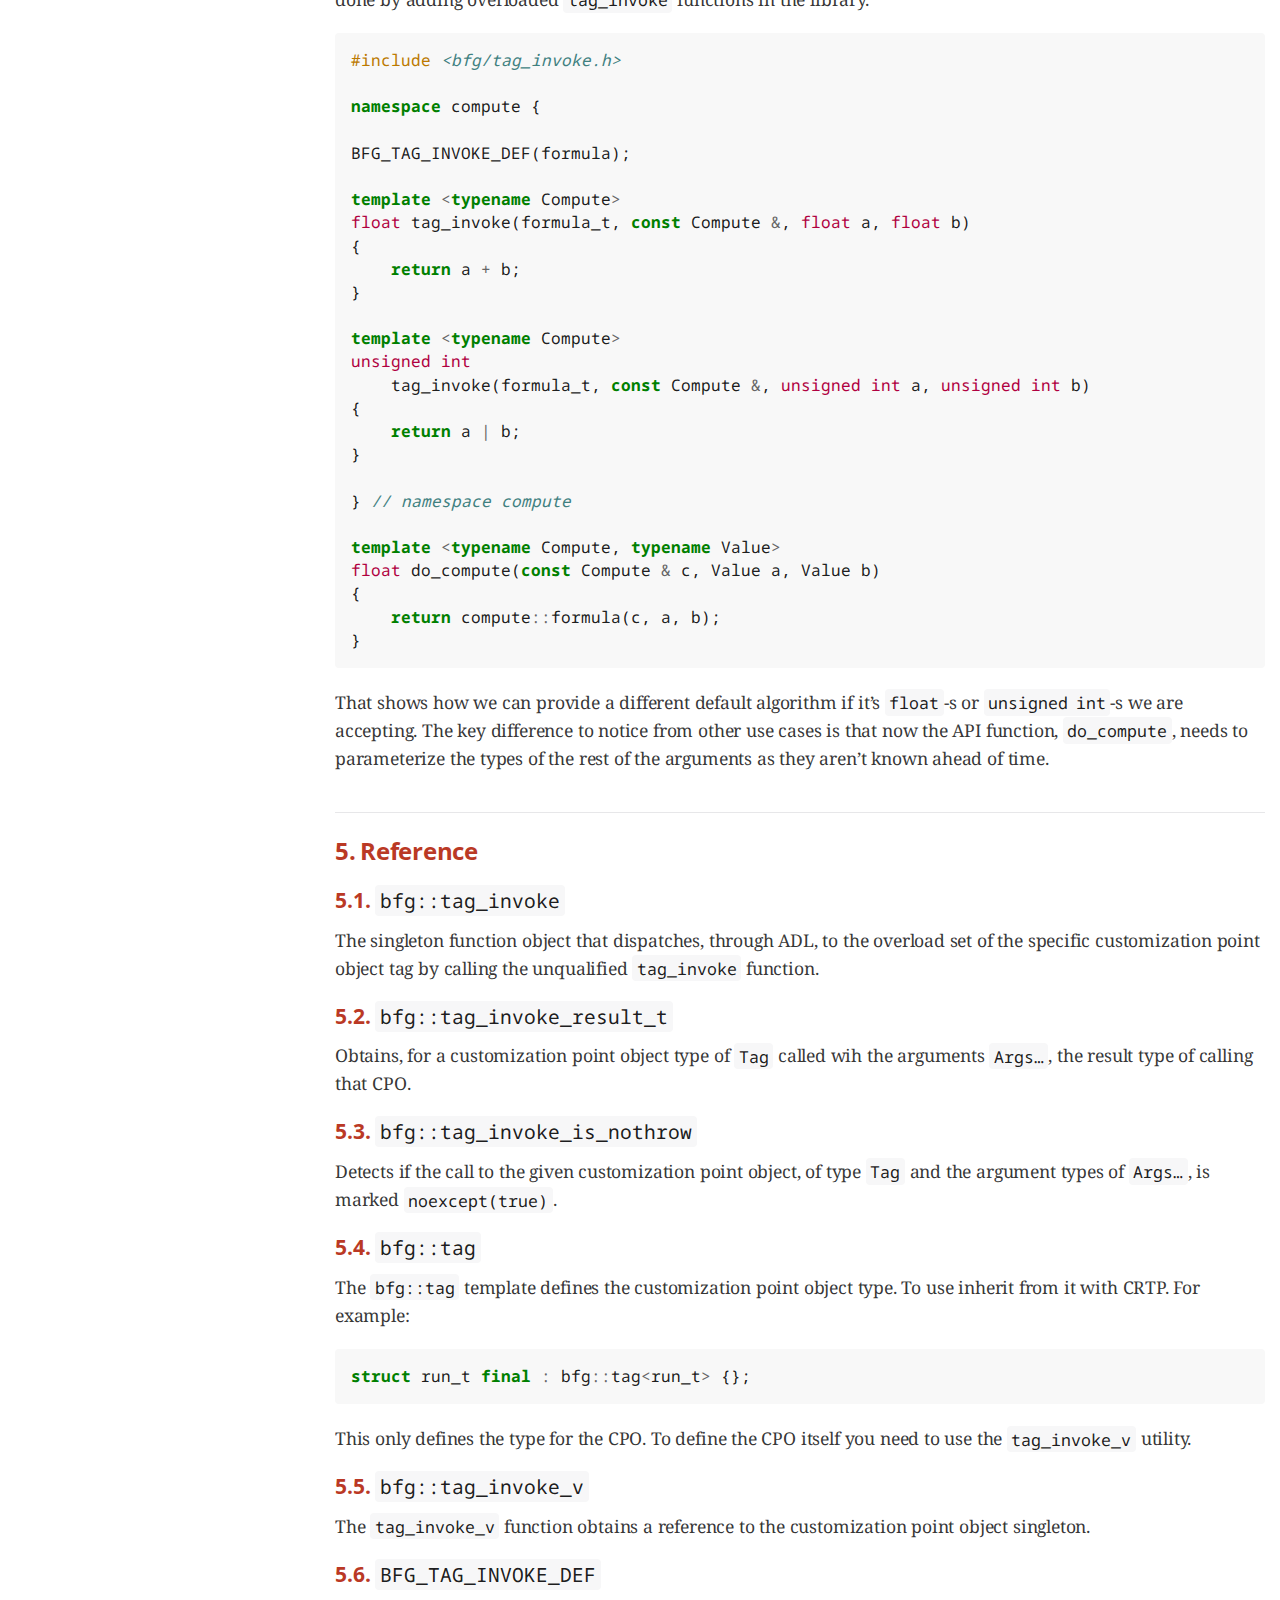
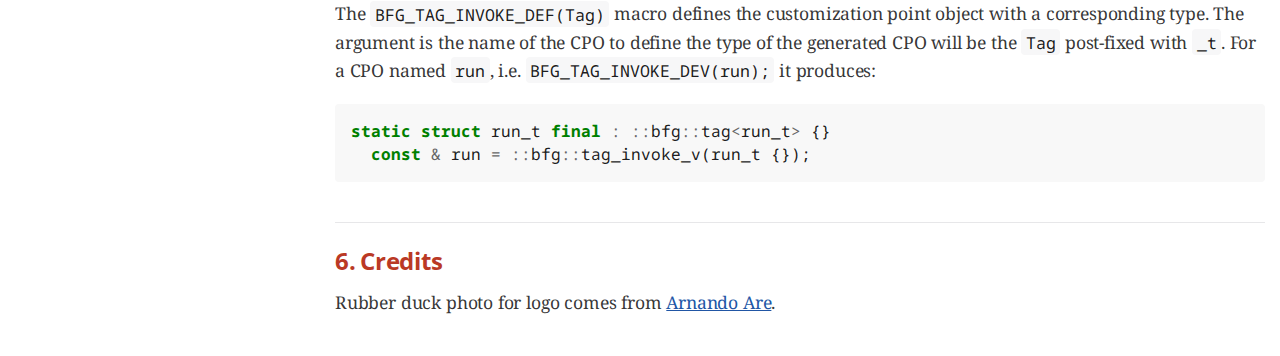
==== commit 0ba3f741: "Add an introduction." ====
--- a/docs/index.html
+++ b/docs/index.html
@@ -446,25 +446,25 @@
 <ul class="sectlevel1">
 <li><a href="#_license">1. License</a></li>
 <li><a href="#_features">2. Features</a></li>
-<li><a href="#_using">3. Using</a>
+<li><a href="#_introduction">3. Introduction</a></li>
+<li><a href="#_using">4. Using</a>
 <ul class="sectlevel2">
-<li><a href="#_simple">3.1. Simple</a></li>
-<li><a href="#_default_implementation_in_namespace">3.2. Default Implementation in Namespace</a></li>
-<li><a href="#_default_implementation_in_cpo">3.3. Default Implementation in CPO</a></li>
-<li><a href="#_multiple_defaults">3.4. Multiple Defaults</a></li>
+<li><a href="#_simple">4.1. Simple</a></li>
+<li><a href="#_default_implementation_in_namespace">4.2. Default Implementation in Namespace</a></li>
+<li><a href="#_default_implementation_in_cpo">4.3. Default Implementation in CPO</a></li>
+<li><a href="#_multiple_defaults">4.4. Multiple Defaults</a></li>
 </ul>
 </li>
-<li><a href="#_reference">4. Reference</a>
+<li><a href="#_reference">5. Reference</a>
 <ul class="sectlevel2">
-<li><a href="#bfg_tag_invoke">4.1. <code>bfg::tag_invoke</code></a></li>
-<li><a href="#bfg_tag_invoke_result_t">4.2. <code>bfg::tag_invoke_result_t</code></a></li>
-<li><a href="#bfg_tag_invoke_is_nothrow">4.3. <code>bfg::tag_invoke_is_nothrow</code></a></li>
-<li><a href="#bfg_tag">4.4. <code>bfg::tag</code></a></li>
-<li><a href="#bfg_tag_invoke_v">4.5. <code>bfg::tag_invoke_v</code></a></li>
-<li><a href="#bfg_tag_invoke_def">4.6. <code>BFG_TAG_INVOKE_DEF</code></a></li>
+<li><a href="#bfg_tag_invoke">5.1. <code>bfg::tag_invoke</code></a></li>
+<li><a href="#bfg_tag_invoke_result_t">5.2. <code>bfg::tag_invoke_result_t</code></a></li>
+<li><a href="#bfg_tag_invoke_is_nothrow">5.3. <code>bfg::tag_invoke_is_nothrow</code></a></li>
+<li><a href="#bfg_tag">5.4. <code>bfg::tag</code></a></li>
+<li><a href="#bfg_tag_invoke_v">5.5. <code>bfg::tag_invoke_v</code></a></li>
+<li><a href="#bfg_tag_invoke_def">5.6. <code>BFG_TAG_INVOKE_DEF</code></a></li>
 </ul>
 </li>
-<li><a href="#_origins">5. Origins</a></li>
 <li><a href="#_credits">6. Credits</a></li>
 </ul>
 </div>
@@ -623,10 +623,53 @@
 </div>
 </div>
 <div class="sect1">
-<h2 id="_using"><a class="anchor" href="#_using"></a>3. Using</h2>
+<h2 id="_introduction"><a class="anchor" href="#_introduction"></a>3. Introduction</h2>
+<div class="sectionbody">
+<div class="paragraph">
+<p>This small library implements a recent variation of the old idea of tag
+dispatching in C++:</p>
+</div>
+<div class="ulist">
+<ul>
+<li>
+<p><a href="https://www.boost.org/community/generic_programming.html#tag_dispatching">Boost C++ Libraries; Generic Programming Techniques, Tag Dispatching</a></p>
+</li>
+<li>
+<p><a href="https://en.wikibooks.org/wiki/More_C%2B%2B_Idioms/Tag_Dispatching">WikiBooks; More C++ Idioms/Tag Dispatching</a></p>
+</li>
+<li>
+<p><a href="https://akrzemi1.wordpress.com/examples/overloading-tag-dispatch/">
+Andrzej Krzemienski; Overloading — Tag dispatch</a></p>
+</li>
+<li>
+<p><a href="https://www.fluentcpp.com/2018/04/27/tag-dispatching/">Fluent{C++} How to Use Tag Dispatching In Your Code Effectively</a></p>
+</li>
+</ul>
+</div>
+<div class="paragraph">
+<p>It&#8217;s seen various uses over the ages. Some of which have been subsumed by
+<code>constexpr</code> constructs. This relatively new formulation attempts to solve the old
+generic programming problem of providing a way to customize some library
+functionality from the outside deep inside that library. The recent usage was
+introduced by the WG21 <a href="https://wg21.link/p1895r0">P1895</a> paper
+(tag_invoke: A general pattern for supporting customisable functions).</p>
+</div>
+<div class="paragraph">
+<p>This particular implementation was inspired by Gašper Ažman&#8217;s presentation;
+<a href="https://www.youtube.com/watch?v=T_bijOA1jts">'tag_invoke' - An Actually Good Way to Do Customization Points</a>.</p>
+</div>
+<div class="paragraph">
+<p>Like most techniques in C++, it&#8217;s only a tool. Once that can be both beneficial
+and dangerous depending on how it&#8217;s used. A goal of this utility, and the
+<code>tag_dispatch</code> approach is to reduce the dangers while keeping the benefits.</p>
+</div>
+</div>
+</div>
+<div class="sect1">
+<h2 id="_using"><a class="anchor" href="#_using"></a>4. Using</h2>
 <div class="sectionbody">
 <div class="sect2">
-<h3 id="_simple"><a class="anchor" href="#_simple"></a>3.1. Simple</h3>
+<h3 id="_simple"><a class="anchor" href="#_simple"></a>4.1. Simple</h3>
 <div class="paragraph">
 <p>The simplest use case involves a few simple items:</p>
 </div>
@@ -721,7 +764,7 @@
 </div>
 </div>
 <div class="sect2">
-<h3 id="_default_implementation_in_namespace"><a class="anchor" href="#_default_implementation_in_namespace"></a>3.2. Default Implementation in Namespace</h3>
+<h3 id="_default_implementation_in_namespace"><a class="anchor" href="#_default_implementation_in_namespace"></a>4.2. Default Implementation in Namespace</h3>
 <div class="paragraph">
 <p>It&#8217;s possible to define a default implementation such that clients of the
 library don&#8217;t need to provide a customization. There is one concern when
@@ -762,7 +805,7 @@
 </div>
 </div>
 <div class="sect2">
-<h3 id="_default_implementation_in_cpo"><a class="anchor" href="#_default_implementation_in_cpo"></a>3.3. Default Implementation in CPO</h3>
+<h3 id="_default_implementation_in_cpo"><a class="anchor" href="#_default_implementation_in_cpo"></a>4.3. Default Implementation in CPO</h3>
 <div class="paragraph">
 <p>The other option for defining a default customization implementation is to
 make it a hidden friend function. To do that we can&#8217;t use the convenience
@@ -803,7 +846,7 @@
 </div>
 </div>
 <div class="sect2">
-<h3 id="_multiple_defaults"><a class="anchor" href="#_multiple_defaults"></a>3.4. Multiple Defaults</h3>
+<h3 id="_multiple_defaults"><a class="anchor" href="#_multiple_defaults"></a>4.4. Multiple Defaults</h3>
 <div class="paragraph">
 <p>With CPOs and <code>tag_invoke</code> we are not limited to overloading for the object
 type argument. We can overload on any of the arguments to provide specific
@@ -852,10 +895,10 @@
 </div>
 </div>
 <div class="sect1">
-<h2 id="_reference"><a class="anchor" href="#_reference"></a>4. Reference</h2>
+<h2 id="_reference"><a class="anchor" href="#_reference"></a>5. Reference</h2>
 <div class="sectionbody">
 <div class="sect2">
-<h3 id="bfg_tag_invoke"><a class="anchor" href="#bfg_tag_invoke"></a>4.1. <code>bfg::tag_invoke</code></h3>
+<h3 id="bfg_tag_invoke"><a class="anchor" href="#bfg_tag_invoke"></a>5.1. <code>bfg::tag_invoke</code></h3>
 <div class="paragraph">
 <p>The singleton function object that dispatches, through ADL, to the overload set
 of the specific customization point object tag by calling the unqualified
@@ -863,21 +906,21 @@
 </div>
 </div>
 <div class="sect2">
-<h3 id="bfg_tag_invoke_result_t"><a class="anchor" href="#bfg_tag_invoke_result_t"></a>4.2. <code>bfg::tag_invoke_result_t</code></h3>
+<h3 id="bfg_tag_invoke_result_t"><a class="anchor" href="#bfg_tag_invoke_result_t"></a>5.2. <code>bfg::tag_invoke_result_t</code></h3>
 <div class="paragraph">
 <p>Obtains, for a customization point object type of <code>Tag</code> called wih the arguments
 <code>Args&#8230;&#8203;</code>, the result type of calling that CPO.</p>
 </div>
 </div>
 <div class="sect2">
-<h3 id="bfg_tag_invoke_is_nothrow"><a class="anchor" href="#bfg_tag_invoke_is_nothrow"></a>4.3. <code>bfg::tag_invoke_is_nothrow</code></h3>
+<h3 id="bfg_tag_invoke_is_nothrow"><a class="anchor" href="#bfg_tag_invoke_is_nothrow"></a>5.3. <code>bfg::tag_invoke_is_nothrow</code></h3>
 <div class="paragraph">
 <p>Detects if the call to the given customization point object, of type <code>Tag</code> and
 the argument types of <code>Args&#8230;&#8203;</code>, is marked <code>noexcept(true)</code>.</p>
 </div>
 </div>
 <div class="sect2">
-<h3 id="bfg_tag"><a class="anchor" href="#bfg_tag"></a>4.4. <code>bfg::tag</code></h3>
+<h3 id="bfg_tag"><a class="anchor" href="#bfg_tag"></a>5.4. <code>bfg::tag</code></h3>
 <div class="paragraph">
 <p>The <code>bfg::tag</code> template defines the customization point object type. To use
 inherit from it with CRTP. For example:</p>
@@ -893,14 +936,14 @@
 </div>
 </div>
 <div class="sect2">
-<h3 id="bfg_tag_invoke_v"><a class="anchor" href="#bfg_tag_invoke_v"></a>4.5. <code>bfg::tag_invoke_v</code></h3>
+<h3 id="bfg_tag_invoke_v"><a class="anchor" href="#bfg_tag_invoke_v"></a>5.5. <code>bfg::tag_invoke_v</code></h3>
 <div class="paragraph">
 <p>The <code>tag_invoke_v</code> function obtains a reference to the customization point
 object singleton.</p>
 </div>
 </div>
 <div class="sect2">
-<h3 id="bfg_tag_invoke_def"><a class="anchor" href="#bfg_tag_invoke_def"></a>4.6. <code>BFG_TAG_INVOKE_DEF</code></h3>
+<h3 id="bfg_tag_invoke_def"><a class="anchor" href="#bfg_tag_invoke_def"></a>5.6. <code>BFG_TAG_INVOKE_DEF</code></h3>
 <div class="paragraph">
 <p>The <code>BFG_TAG_INVOKE_DEF(Tag)</code> macro defines the customization point object with
 a corresponding type. The argument is the name of the CPO to define the type
@@ -914,12 +957,6 @@
 </div>
 </div>
 </div>
-</div>
-</div>
-<div class="sect1">
-<h2 id="_origins"><a class="anchor" href="#_origins"></a>5. Origins</h2>
-<div class="sectionbody">
-
 </div>
 </div>
 <div class="sect1">
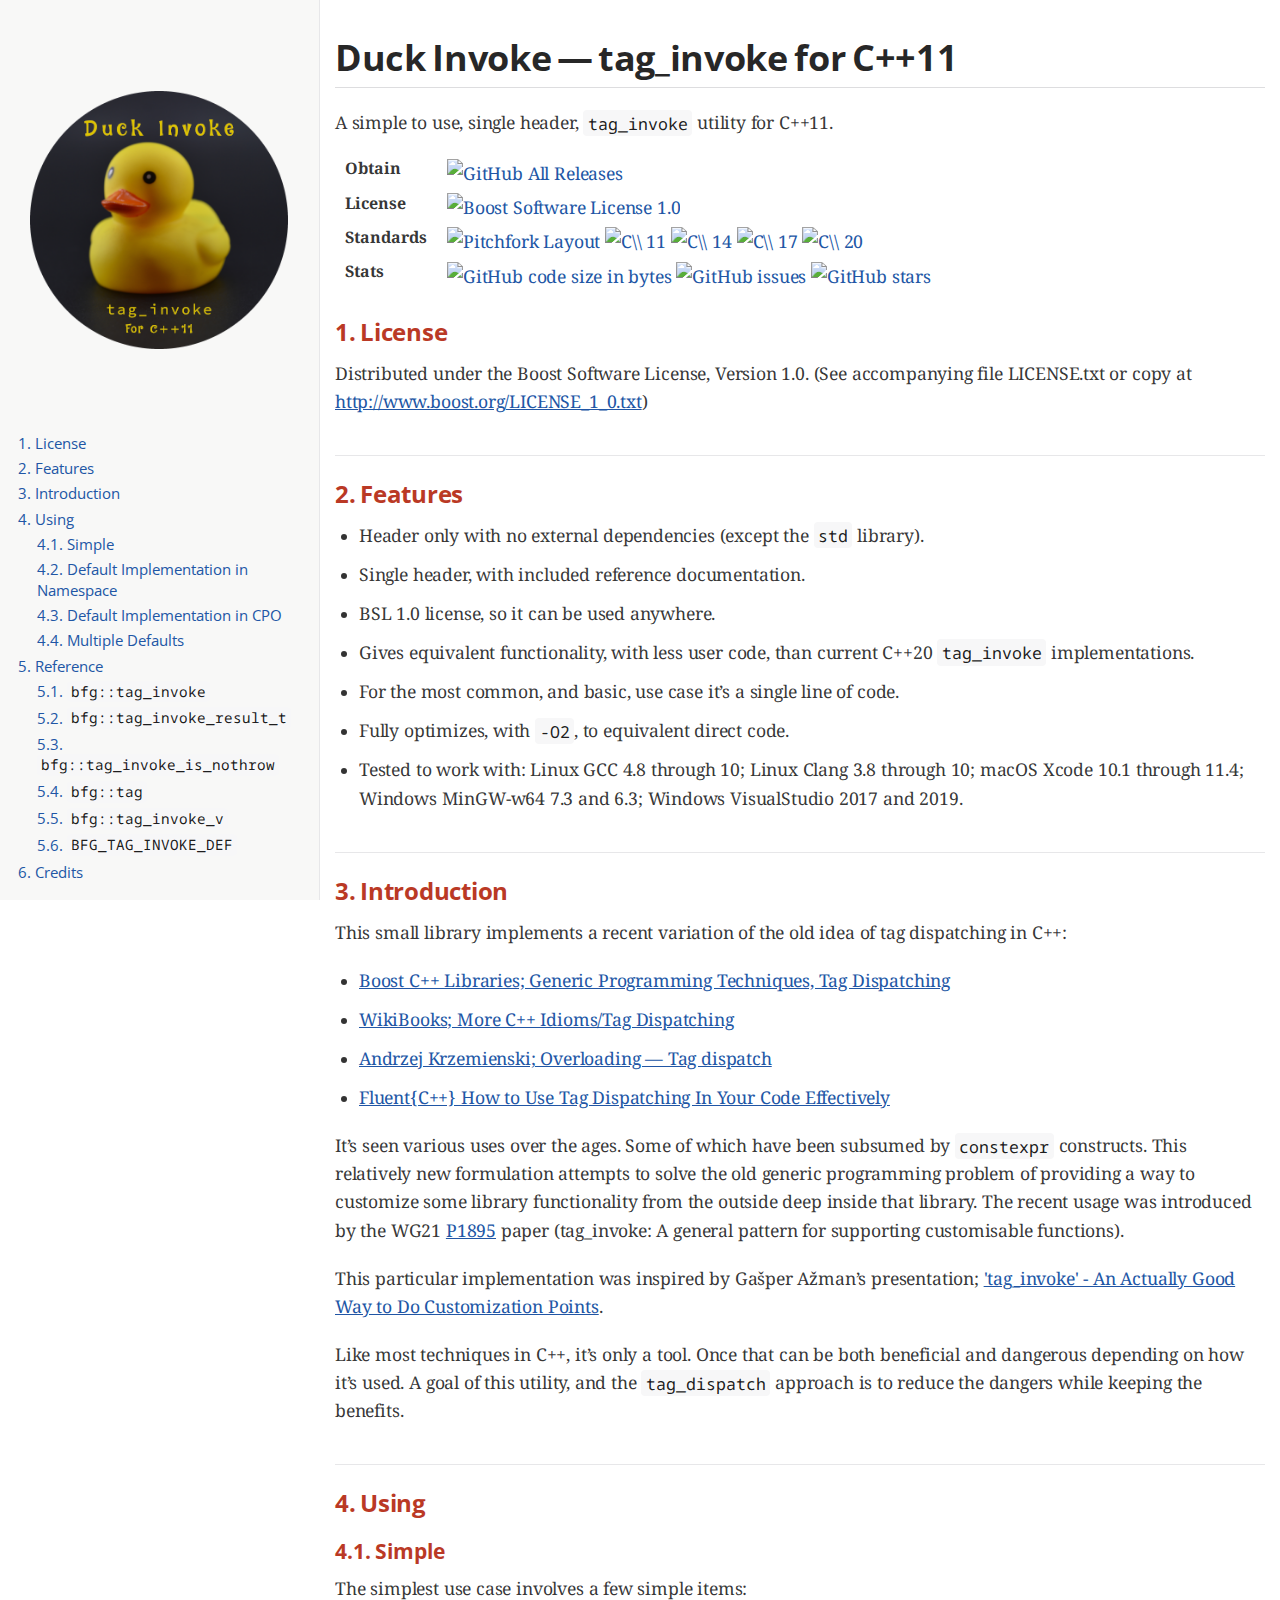
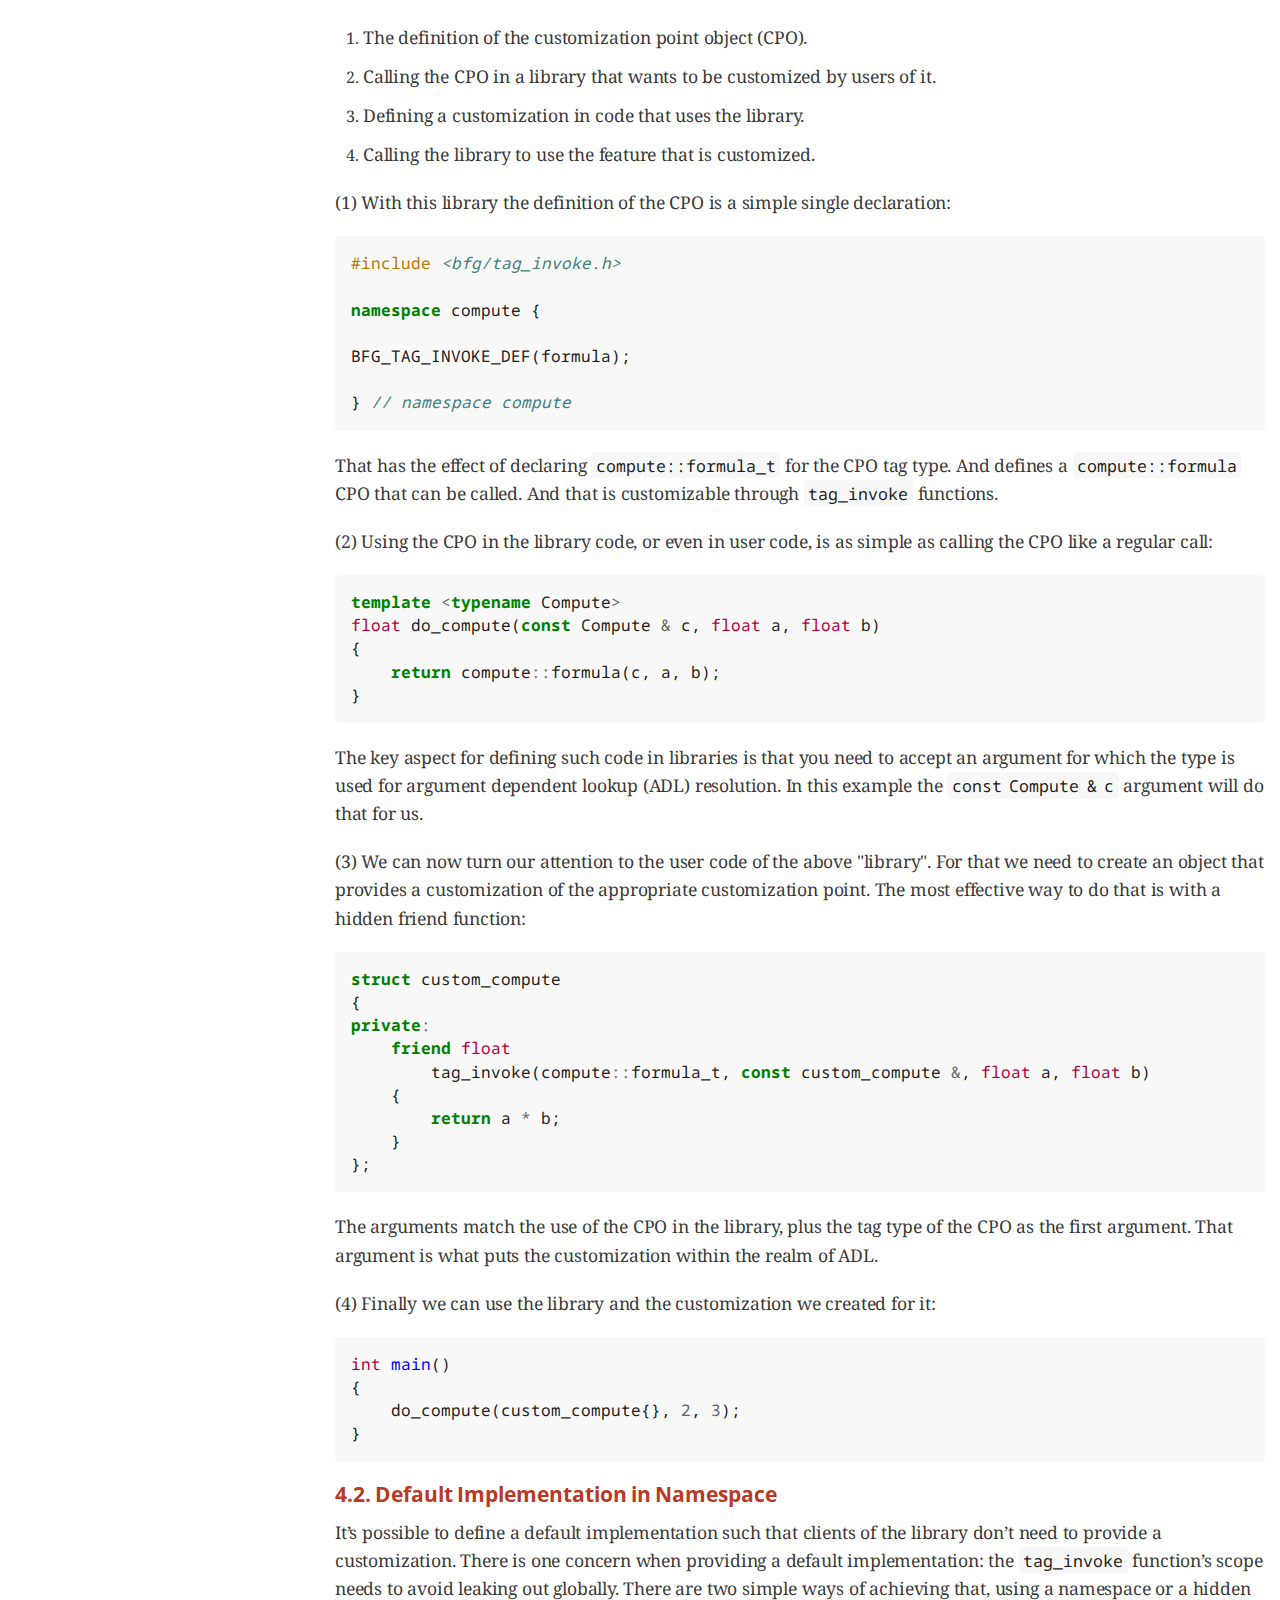
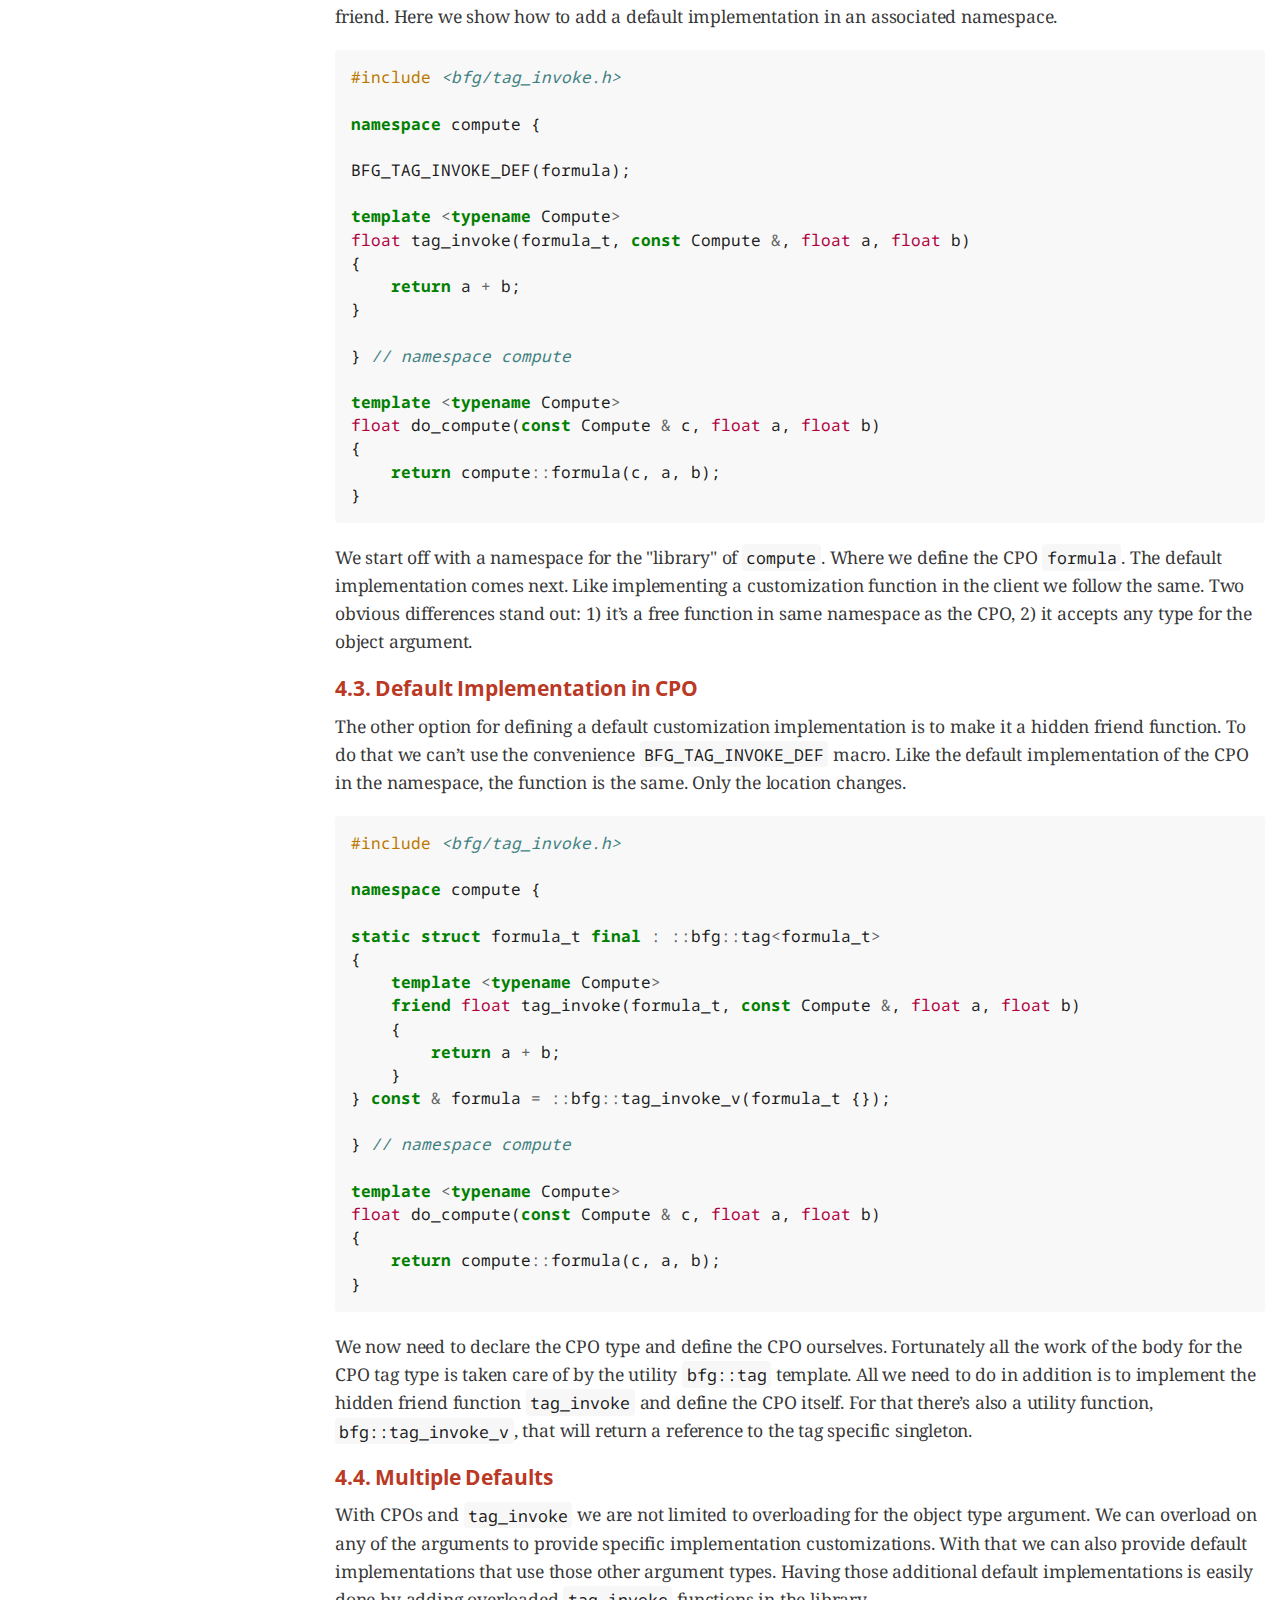
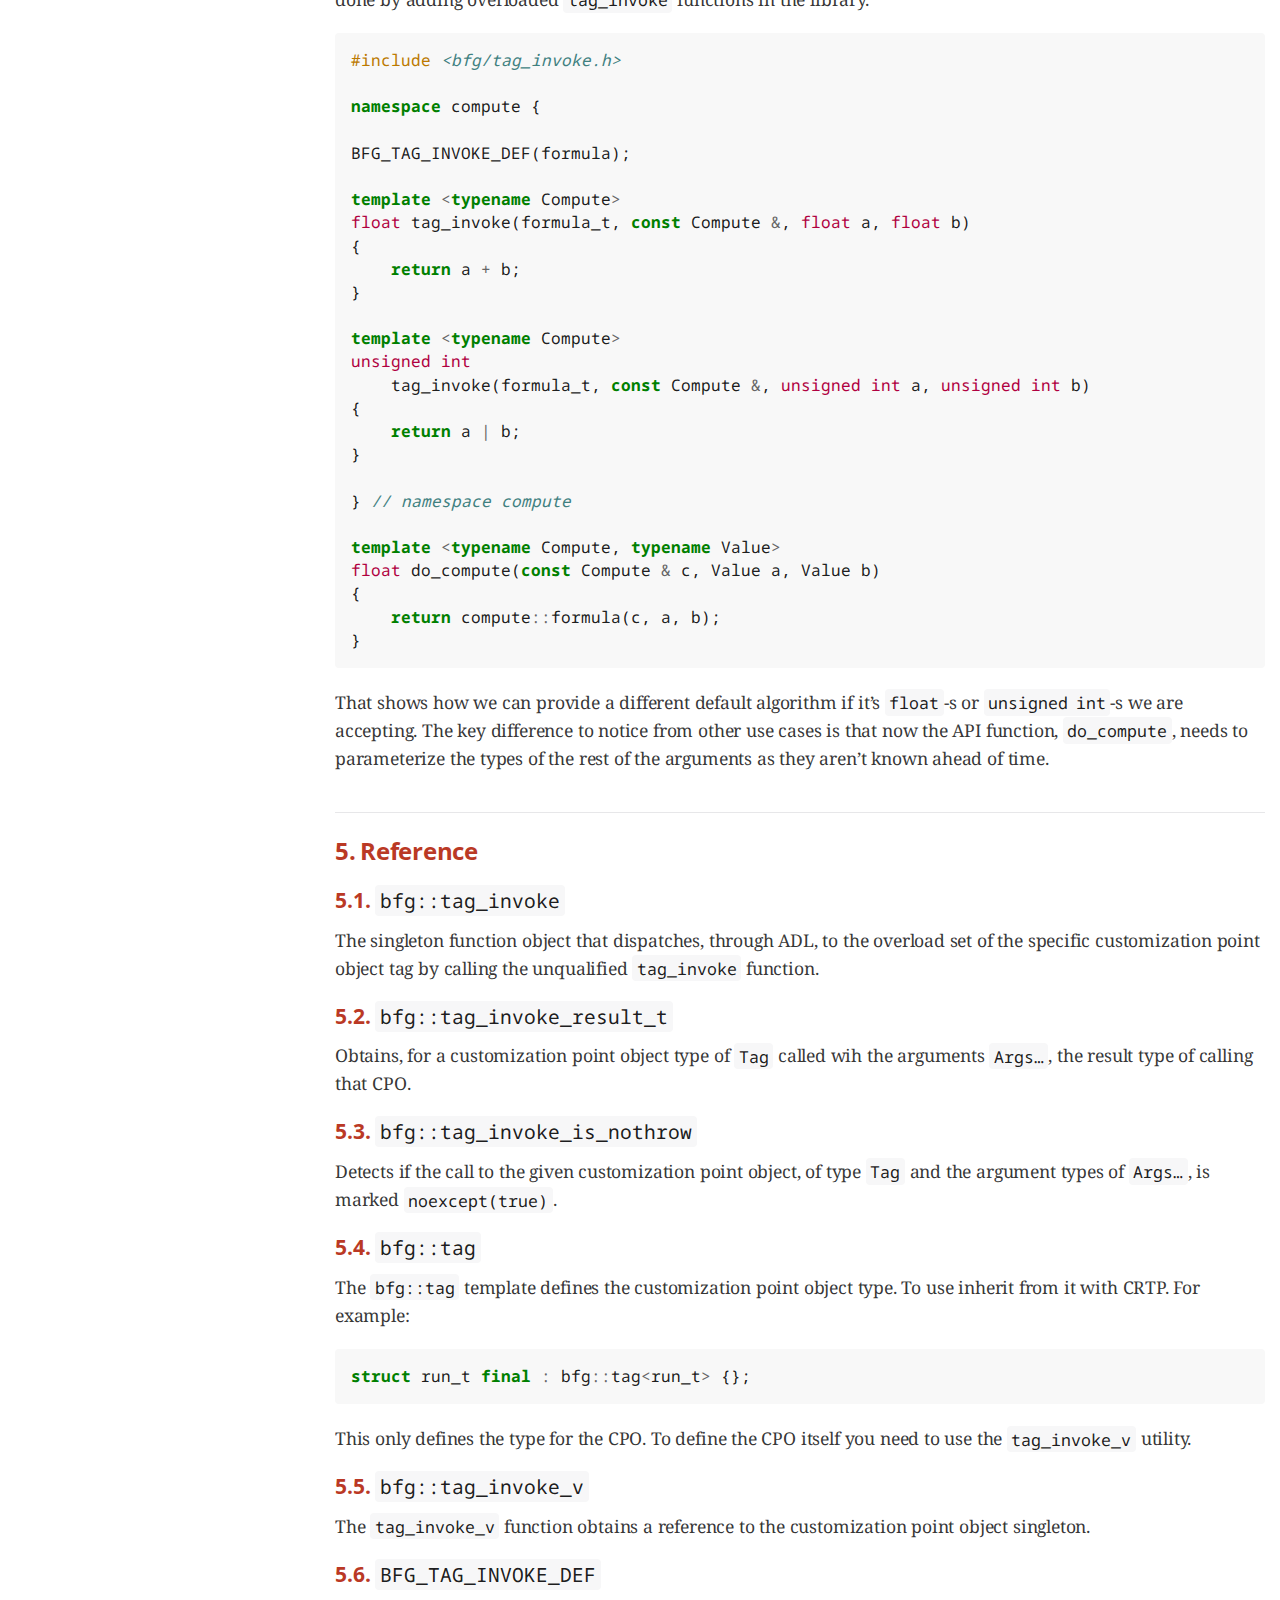
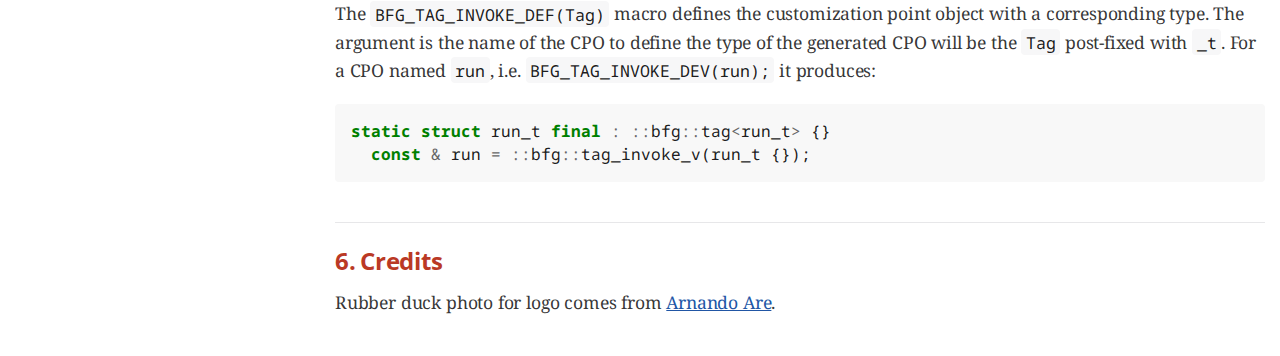
==== commit bcd31fd2: "Fix typo." ====
--- a/docs/index.html
+++ b/docs/index.html
@@ -729,7 +729,7 @@
 </div>
 <div class="paragraph">
 <p>(3) We can now turn our attention to the user code of the above "library". For
-that we need to crete an object that provides a customization of the
+that we need to create an object that provides a customization of the
 appropriate customization point. The most effective way to do that is with a
 hidden friend function:</p>
 </div>
